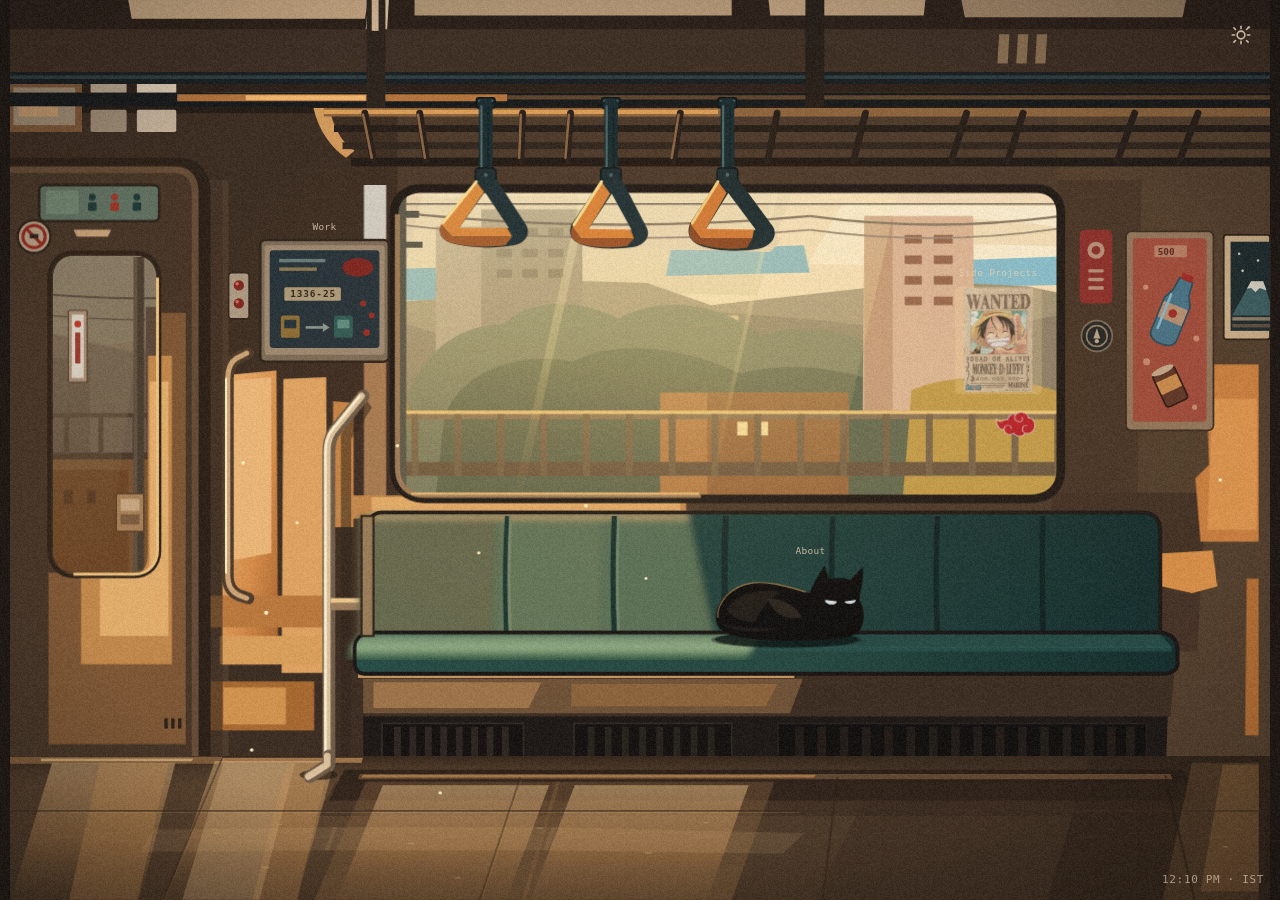
==== index.html @ a6ea59b6 "Add files via upload" ====
<!DOCTYPE html>
<html lang="en">
<head>
  <meta charset="UTF-8" />
  <meta name="viewport" content="width=device-width, initial-scale=1.0" />
  <title>Golden Hour Commuter Train — Animated Vector Scene</title>
    <link rel="stylesheet" href="style.css" />
</head>
<body data-speed="slow">

  <!-- MAIN FULL-VIEWPORT ANIMATED VECTOR STAGE -->
  <div class="viewport-stage" id="sceneContainer">
    <svg id="commuterTrainSvg" xmlns="http://www.w3.org/2000/svg" viewBox="0 0 1470 1050" preserveAspectRatio="xMidYMid meet">
      <defs>
        <linearGradient id="skyWarmGrad" x1="0%" y1="0%" x2="0%" y2="100%">
          <stop offset="0%" stop-color="#F7DFB9"/>
          <stop offset="55%" stop-color="#FCE8BE"/>
          <stop offset="100%" stop-color="#F5CA7B"/>
        </linearGradient>

        <linearGradient id="doorWindowSky" x1="0%" y1="0%" x2="0%" y2="100%">
          <stop offset="0%" stop-color="#F9E8C8"/>
          <stop offset="65%" stop-color="#E7BA78"/>
          <stop offset="100%" stop-color="#C88246"/>
        </linearGradient>

        <linearGradient id="windowShaftSoftGrad" x1="0%" y1="0%" x2="0%" y2="100%">
          <stop offset="0%" stop-color="#FFF4C8" stop-opacity="0.44"/>
          <stop offset="55%" stop-color="#FCE294" stop-opacity="0.26"/>
          <stop offset="100%" stop-color="#E6A958" stop-opacity="0.02"/>
        </linearGradient>

        <!-- Small, localized 3.5px blur to soften the hard diagonal sunlight edge on the bench -->
        <filter id="benchSunSoftBlur" x="-4%" y="-6%" width="108%" height="112%">
          <feGaussianBlur stdDeviation="3.5" />
        </filter>

        <linearGradient id="sunlightWallSlash" x1="0%" y1="0%" x2="100%" y2="100%">
          <stop offset="0%" stop-color="#F1B875"/>
          <stop offset="60%" stop-color="#DA8E49"/>
          <stop offset="100%" stop-color="#A6612A"/>
        </linearGradient>

        <linearGradient id="benchBackBaseGrad" x1="0%" y1="0%" x2="100%" y2="0%">
          <stop offset="0%" stop-color="#274640"/>
          <stop offset="55%" stop-color="#1D3F3B"/>
          <stop offset="100%" stop-color="#142C2B"/>
        </linearGradient>

        <linearGradient id="benchCushionBaseGrad" x1="0%" y1="0%" x2="100%" y2="0%">
          <stop offset="0%" stop-color="#254B44"/>
          <stop offset="55%" stop-color="#21463F"/>
          <stop offset="100%" stop-color="#122B2A"/>
        </linearGradient>

        <linearGradient id="floorBaseGrad" x1="0%" y1="0%" x2="100%" y2="0%">
          <stop offset="0%" stop-color="#4E3A28"/>
          <stop offset="28%" stop-color="#5E442D"/>
          <stop offset="62%" stop-color="#4E3A28"/>
          <stop offset="100%" stop-color="#35261A"/>
        </linearGradient>

        <linearGradient id="floorDepthGrad" x1="0%" y1="0%" x2="0%" y2="100%">
          <stop offset="0%" stop-color="#261A11" stop-opacity="0.72"/>
          <stop offset="22%" stop-color="#4E3A28" stop-opacity="0.15"/>
          <stop offset="100%" stop-color="#2A1E14" stop-opacity="0.45"/>
        </linearGradient>

        <linearGradient id="floorSunBeamGrad" x1="0%" y1="0%" x2="0%" y2="100%">
          <stop offset="0%" stop-color="#DFB680" stop-opacity="0.52"/>
          <stop offset="55%" stop-color="#C98F52" stop-opacity="0.38"/>
          <stop offset="100%" stop-color="#7D5A38" stop-opacity="0.12"/>
        </linearGradient>

        <!-- Night Scene Gradients -->
        <linearGradient id="nightSkyGrad" x1="0%" y1="0%" x2="0%" y2="100%">
          <stop offset="0%" stop-color="#0B0F24"/>
          <stop offset="48%" stop-color="#181F42"/>
          <stop offset="82%" stop-color="#2B2956"/>
          <stop offset="100%" stop-color="#48365E"/>
        </linearGradient>

        <linearGradient id="doorNightSkyGrad" x1="0%" y1="0%" x2="0%" y2="100%">
          <stop offset="0%" stop-color="#0D122A"/>
          <stop offset="55%" stop-color="#1E244B"/>
          <stop offset="85%" stop-color="#352F5B"/>
          <stop offset="100%" stop-color="#543B60"/>
        </linearGradient>

        <linearGradient id="horizonCityGlowGrad" x1="0%" y1="0%" x2="0%" y2="100%">
          <stop offset="0%" stop-color="#FFAE52" stop-opacity="0"/>
          <stop offset="55%" stop-color="#FF9E44" stop-opacity="0.22"/>
          <stop offset="100%" stop-color="#FF7B29" stop-opacity="0.48"/>
        </linearGradient>

        <radialGradient id="moonSoftHaloGrad" cx="50%" cy="50%" r="50%">
          <stop offset="0%" stop-color="#FFF9E6" stop-opacity="0.95"/>
          <stop offset="28%" stop-color="#FCEBBE" stop-opacity="0.45"/>
          <stop offset="62%" stop-color="#A8B8F0" stop-opacity="0.14"/>
          <stop offset="100%" stop-color="#A8B8F0" stop-opacity="0"/>
        </radialGradient>

        <radialGradient id="streetOrbGlowGrad" cx="50%" cy="50%" r="50%">
          <stop offset="0%" stop-color="#FFF7DC" stop-opacity="1"/>
          <stop offset="22%" stop-color="#FFCA64" stop-opacity="0.88"/>
          <stop offset="55%" stop-color="#F5882E" stop-opacity="0.34"/>
          <stop offset="100%" stop-color="#E06519" stop-opacity="0"/>
        </radialGradient>

        <radialGradient id="platformLightGlowGrad" cx="50%" cy="50%" r="50%">
          <stop offset="0%" stop-color="#FFFDF0" stop-opacity="0.96"/>
          <stop offset="30%" stop-color="#FFD885" stop-opacity="0.65"/>
          <stop offset="70%" stop-color="#E8913A" stop-opacity="0.18"/>
          <stop offset="100%" stop-color="#E8913A" stop-opacity="0"/>
        </radialGradient>

        <linearGradient id="ceilingPanelHaloGrad" x1="0%" y1="0%" x2="0%" y2="100%">
          <stop offset="0%" stop-color="#FFD685" stop-opacity="0.42"/>
          <stop offset="55%" stop-color="#FFD685" stop-opacity="0.12"/>
          <stop offset="100%" stop-color="#FFD685" stop-opacity="0"/>
        </linearGradient>

        <!-- Soft, radial distance-faded ceiling light washes (40% lower opacity, soft lateral & vertical fade) -->
        <radialGradient id="ceilingWallWashA" cx="285" cy="18" r="460" fx="285" fy="18" gradientUnits="userSpaceOnUse">
          <stop offset="0%" stop-color="#FFE6B0" stop-opacity="0.22"/>
          <stop offset="35%" stop-color="#F7C26B" stop-opacity="0.10"/>
          <stop offset="72%" stop-color="#D9933D" stop-opacity="0.03"/>
          <stop offset="100%" stop-color="#B87328" stop-opacity="0"/>
        </radialGradient>

        <radialGradient id="ceilingWallWashB" cx="655" cy="18" r="520" fx="655" fy="18" gradientUnits="userSpaceOnUse">
          <stop offset="0%" stop-color="#FFE6B0" stop-opacity="0.24"/>
          <stop offset="38%" stop-color="#F7C26B" stop-opacity="0.11"/>
          <stop offset="75%" stop-color="#D9933D" stop-opacity="0.035"/>
          <stop offset="100%" stop-color="#B87328" stop-opacity="0"/>
        </radialGradient>

        <radialGradient id="ceilingWallWashC" cx="1180" cy="18" r="540" fx="1180" fy="18" gradientUnits="userSpaceOnUse">
          <stop offset="0%" stop-color="#FFE6B0" stop-opacity="0.23"/>
          <stop offset="38%" stop-color="#F7C26B" stop-opacity="0.10"/>
          <stop offset="75%" stop-color="#D9933D" stop-opacity="0.03"/>
          <stop offset="100%" stop-color="#B87328" stop-opacity="0"/>
        </radialGradient>

        <radialGradient id="seatCeilingPoolGrad" cx="50%" cy="50%" r="50%">
          <stop offset="0%" stop-color="#FFDF9E" stop-opacity="0.19"/>
          <stop offset="52%" stop-color="#E5A24B" stop-opacity="0.08"/>
          <stop offset="100%" stop-color="#B87328" stop-opacity="0"/>
        </radialGradient>

        <radialGradient id="floorCeilingPoolGrad" cx="50%" cy="50%" r="50%">
          <stop offset="0%" stop-color="#FFD994" stop-opacity="0.15"/>
          <stop offset="58%" stop-color="#D6903E" stop-opacity="0.06"/>
          <stop offset="100%" stop-color="#8C521E" stop-opacity="0"/>
        </radialGradient>

        <linearGradient id="streetSweepSoftGrad" x1="0%" y1="0%" x2="100%" y2="0%">
          <stop offset="0%" stop-color="#F5A64C" stop-opacity="0"/>
          <stop offset="25%" stop-color="#FFE19C" stop-opacity="0.26"/>
          <stop offset="50%" stop-color="#FFE6AD" stop-opacity="0.34"/>
          <stop offset="75%" stop-color="#F5A64C" stop-opacity="0.20"/>
          <stop offset="100%" stop-color="#C96B24" stop-opacity="0"/>
        </linearGradient>

        <clipPath id="mainWindowClip" clipPathUnits="userSpaceOnUse">
          <rect x="452" y="224" width="770" height="354" rx="22" ry="22"/>
        </clipPath>

        <clipPath id="doorWindowClip" clipPathUnits="userSpaceOnUse">
          <rect x="50" y="298" width="121" height="370" rx="20" ry="20"/>
        </clipPath>

        <!-- Clip path for night ceiling light washes: strictly excludes both windows so light never crosses glass -->
        <clipPath id="interiorWallSeatFloorClip" clipPathUnits="userSpaceOnUse">
          <path clip-rule="evenodd" d="
            M 0,0 L 1470,0 L 1470,1050 L 0,1050 Z
            M 480,220 L 1196,220 C 1216,220 1226,232 1226,250 L 1226,548 C 1226,570 1212,582 1190,582 L 484,582 C 462,582 448,568 448,546 L 448,250 C 448,232 460,220 480,220 Z
            M 74,295 L 146,295 C 163,295 174,307 174,324 L 174,642 C 174,660 162,672 145,672 L 74,672 C 57,672 46,659 46,642 L 46,324 C 46,307 57,295 74,295 Z
          "/>
        </clipPath>

        <!-- TILE 1: Slow Sky & Clouds (1600px wide, Day & Night separated for sequential fade) -->
        <g id="tile-1-clouds">
          <g class="day-scenery">
            <path d="M 0,242 L 420,235 L 385,308 L 0,316 Z" fill="#FDF2D6" opacity="0.82"/>
            <path d="M 1180,238 L 1600,242 L 1600,316 L 1140,308 Z" fill="#FDF2D6" opacity="0.82"/>
            <path d="M 180,240 C 310,234 520,242 660,266 L 630,336 L 160,328 Z" fill="#F6DFB2" opacity="0.85"/>
            <path d="M 650,230 L 1120,226 L 1080,345 L 615,330 Z" fill="#E4CFA9" opacity="0.65"/>
            <path d="M 265,296 L 392,288 L 398,314 L 462,312 L 458,334 L 290,337 L 258,318 Z" fill="#78B4C6"/>
            <path d="M 170,324 L 280,322 L 276,337 L 166,338 Z" fill="#89C0CE"/>
            <path d="M 645,314 L 782,310 L 786,352 L 640,350 Z" fill="#77B1C4"/>
            <path d="M 980,292 L 1135,286 L 1142,318 L 974,322 Z" fill="#78B4C6"/>
            <path d="M 1310,304 L 1465,298 L 1472,332 L 1304,335 Z" fill="#89C0CE"/>
            <path d="M 310,266 C 380,264 465,268 505,282 L 492,298 L 304,292 Z" fill="#E8CFB0"/>
            <path d="M 890,262 C 965,258 1065,264 1110,278 L 1096,294 L 884,288 Z" fill="#E8CFB0"/>
            <path d="M 1250,256 C 1325,252 1415,258 1460,272 L 1446,288 L 1244,282 Z" fill="#F6DFB2" opacity="0.8"/>
          </g>
          <g class="night-layer">
            <path d="M 0,242 L 420,235 L 385,308 L 0,316 Z" fill="#181F44" opacity="0.88"/>
            <path d="M 1180,238 L 1600,242 L 1600,316 L 1140,308 Z" fill="#181F44" opacity="0.88"/>
            <path d="M 180,240 C 310,234 520,242 660,266 L 630,336 L 160,328 Z" fill="#1D244E" opacity="0.86"/>
            <path d="M 650,230 L 1120,226 L 1080,345 L 615,330 Z" fill="#161C3D" opacity="0.78"/>
            <path d="M 265,296 L 392,288 L 398,314 L 462,312 L 458,334 L 290,337 L 258,318 Z" fill="#283166" opacity="0.85"/>
            <path d="M 645,314 L 782,310 L 786,352 L 640,350 Z" fill="#252E60" opacity="0.85"/>
            <path d="M 980,292 L 1135,286 L 1142,318 L 974,322 Z" fill="#283166" opacity="0.85"/>
            <path d="M 1310,304 L 1465,298 L 1472,332 L 1304,335 Z" fill="#2B346B" opacity="0.85"/>
          </g>
        </g>

        <!-- TILE 2: Distant Mountain & City Horizon Haze (1600px wide) -->
        <g id="tile-2-distant">
          <g class="day-scenery">
            <path d="M 0,345 L 125,334 L 195,356 L 320,352 L 395,328 L 515,332 L 580,358 L 735,348 L 830,326 L 965,330 L 1040,356 L 1185,340 L 1290,328 L 1410,334 L 1495,352 L 1600,345 L 1600,485 L 0,485 Z" fill="#A49576"/>
            <path d="M 0,372 L 155,366 L 225,395 L 410,386 L 490,362 L 650,368 L 745,396 L 915,380 L 1025,362 L 1175,374 L 1310,392 L 1445,368 L 1600,372 L 1600,485 L 0,485 Z" fill="#8E8168"/>
          </g>
          <g class="night-layer">
            <rect x="0" y="295" width="1600" height="115" fill="url(#horizonCityGlowGrad)"/>
            <path d="M 0,345 L 125,334 L 195,356 L 320,352 L 395,328 L 515,332 L 580,358 L 735,348 L 830,326 L 965,330 L 1040,356 L 1185,340 L 1290,328 L 1410,334 L 1495,352 L 1600,345 L 1600,485 L 0,485 Z" fill="#181C38"/>
            <path d="M 0,372 L 155,366 L 225,395 L 410,386 L 490,362 L 650,368 L 745,396 L 915,380 L 1025,362 L 1175,374 L 1310,392 L 1445,368 L 1600,372 L 1600,485 L 0,485 Z" fill="#12152B"/>
            <g fill="#FFCF7C" opacity="0.78">
              <rect x="75" y="382" width="4" height="2"/><rect x="92" y="384" width="3" height="2"/><rect x="140" y="378" width="5" height="2"/>
              <rect x="255" y="396" width="4" height="2"/><rect x="280" y="394" width="6" height="2"/><rect x="350" y="388" width="4" height="2"/>
              <rect x="525" y="374" width="5" height="2"/><rect x="548" y="378" width="3" height="2"/><rect x="610" y="375" width="4" height="2"/>
              <rect x="780" y="395" width="5" height="2"/><rect x="815" y="390" width="4" height="2"/><rect x="885" y="384" width="6" height="2"/>
              <rect x="1065" y="374" width="4" height="2"/><rect x="1110" y="378" width="5" height="2"/><rect x="1220" y="386" width="4" height="2"/>
              <rect x="1395" y="382" width="5" height="2"/><rect x="1480" y="376" width="4" height="2"/><rect x="1535" y="380" width="5" height="2"/>
            </g>
          </g>
        </g>
        <!-- TILE 3: Midground Buildings, Towers & Foliage (1600px wide, Day & Night separated) -->
        <g id="tile-3-midground">
          <g class="day-scenery">
            <path d="M 0,448 C 55,432 125,442 175,468 C 215,448 265,458 295,485 L 295,578 L 0,578 Z" fill="#C49D48"/>
            <path d="M 225,352 L 292,352 L 294,492 L 223,492 Z" fill="#DFC38B"/>
            <path d="M 225,352 L 245,352 L 245,492 L 225,492 Z" fill="#C7A76C"/>
            <g fill="#A88952">
              <rect x="254" y="368" width="10" height="12"/><rect x="272" y="368" width="10" height="12"/>
              <rect x="254" y="390" width="10" height="12"/><rect x="272" y="390" width="10" height="12"/>
              <rect x="254" y="412" width="10" height="12"/><rect x="272" y="412" width="10" height="12"/>
            </g>
            <path d="M 304,334 L 392,334 L 394,488 L 302,488 Z" fill="#E0B68F"/>
            <path d="M 342,312 L 386,312 L 386,336 L 342,336 Z" fill="#D5A67E"/>
            <path d="M 304,376 L 346,376 L 346,488 L 304,488 Z" fill="#CF9F76"/>
            <path d="M 418,238 L 558,238 L 560,488 L 416,488 Z" fill="#E7CCB2"/>
            <path d="M 418,238 L 452,238 L 452,488 L 418,488 Z" fill="#D3B193"/>
            <g fill="#9F6B53">
              <rect x="464" y="256" width="28" height="11" rx="2"/>
              <rect x="464" y="288" width="22" height="10" rx="1"/><rect x="502" y="288" width="24" height="10" rx="1"/>
              <rect x="464" y="312" width="22" height="10" rx="1"/><rect x="502" y="312" width="24" height="10" rx="1"/>
              <rect x="464" y="336" width="22" height="10" rx="1"/><rect x="502" y="336" width="24" height="10" rx="1"/>
              <rect x="464" y="360" width="22" height="10" rx="1"/><rect x="502" y="360" width="24" height="10" rx="1"/>
              <rect x="464" y="384" width="22" height="10" rx="1"/><rect x="502" y="384" width="24" height="10" rx="1"/>
            </g>
            <path d="M 545,456 C 595,436 665,442 725,472 L 775,472 L 775,578 L 535,578 Z" fill="#9E8B44"/>
            <path d="M 765,264 L 878,264 L 878,475 L 765,475 Z" fill="#B5A388"/>
            <path d="M 818,244 L 936,244 L 936,475 L 818,475 Z" fill="#9A8B72"/>
            <g fill="#7A6B56">
              <rect x="836" y="266" width="18" height="10"/><rect x="866" y="266" width="18" height="10"/><rect x="896" y="266" width="18" height="10"/>
              <rect x="836" y="290" width="18" height="10"/><rect x="866" y="290" width="18" height="10"/><rect x="896" y="290" width="18" height="10"/>
              <rect x="836" y="314" width="18" height="10"/><rect x="866" y="314" width="18" height="10"/><rect x="896" y="314" width="18" height="10"/>
            </g>
            <path d="M 1020,368 L 1118,368 L 1118,482 L 1020,482 Z" fill="#DFC38B"/>
            <path d="M 1020,368 L 1046,368 L 1046,482 L 1020,482 Z" fill="#C7A76C"/>
            <path d="M 735,455 C 755,405 798,378 845,378 C 872,348 935,348 978,372 C 1028,342 1102,355 1145,392 C 1195,372 1265,388 1315,425 L 1315,578 L 725,578 Z" fill="#7D8062"/>
            <path d="M 775,485 C 798,430 865,410 925,422 C 975,395 1058,405 1120,436 C 1185,418 1265,432 1335,468 L 1335,578 L 765,578 Z" fill="#636A4F"/>
            <path d="M 1265,252 L 1392,252 L 1394,485 L 1263,485 Z" fill="#DFB896"/>
            <path d="M 1265,252 L 1298,252 L 1298,485 L 1265,485 Z" fill="#C99E7A"/>
            <g fill="#9A684D">
              <rect x="1312" y="274" width="20" height="10"/><rect x="1346" y="274" width="22" height="10"/>
              <rect x="1312" y="298" width="20" height="10"/><rect x="1346" y="298" width="22" height="10"/>
              <rect x="1312" y="322" width="20" height="10"/><rect x="1346" y="322" width="22" height="10"/>
              <rect x="1312" y="346" width="20" height="10"/><rect x="1346" y="346" width="22" height="10"/>
            </g>
            <path d="M 1320,455 C 1375,432 1445,438 1505,462 C 1545,448 1575,444 1600,448 L 1600,578 L 1310,578 Z" fill="#C49D48"/>
          </g>

          <g class="night-layer">
            <path d="M 0,448 C 55,432 125,442 175,468 C 215,448 265,458 295,485 L 295,578 L 0,578 Z" fill="#0E1326"/>
            <path d="M 225,352 L 292,352 L 294,492 L 223,492 Z" fill="#141931"/>
            <path d="M 225,352 L 245,352 L 245,492 L 225,492 Z" fill="#0E1225"/>
            <path d="M 304,334 L 392,334 L 394,488 L 302,488 Z" fill="#171C36"/>
            <path d="M 342,312 L 386,312 L 386,336 L 342,336 Z" fill="#12162C"/>
            <path d="M 304,376 L 346,376 L 346,488 L 304,488 Z" fill="#101429"/>
            <g fill="#FFD882">
              <rect x="254" y="368" width="10" height="12" rx="1"/>
              <rect x="272" y="390" width="10" height="12" rx="1" fill="#FFEAB3"/>
              <rect x="254" y="412" width="10" height="12" rx="1"/>
              <rect x="272" y="434" width="10" height="12" rx="1" fill="#F5B35D"/>
              <rect x="356" y="352" width="11" height="12" rx="1" fill="#FFEAB3"/>
              <rect x="372" y="352" width="11" height="12" rx="1"/>
              <rect x="356" y="378" width="11" height="12" rx="1"/>
              <rect x="372" y="404" width="11" height="12" rx="1" fill="#F5B35D"/>
              <rect x="318" y="396" width="12" height="10" rx="1"/>
              <rect x="318" y="422" width="12" height="10" rx="1" fill="#FFEAB3"/>
            </g>
            <path d="M 418,238 L 558,238 L 560,488 L 416,488 Z" fill="#151A33"/>
            <path d="M 418,238 L 452,238 L 452,488 L 418,488 Z" fill="#0E1224"/>
            <circle cx="435" cy="236" r="2.5" fill="#FF4D4D"/>
            <circle cx="542" cy="236" r="2.5" fill="#FF4D4D"/>
            <g fill="#FFE094">
              <rect x="464" y="256" width="28" height="11" rx="1.5" fill="#FFF0C2"/>
              <rect x="502" y="288" width="24" height="10" rx="1"/>
              <rect x="464" y="312" width="22" height="10" rx="1" fill="#F7B963"/>
              <rect x="502" y="312" width="24" height="10" rx="1" fill="#FFF0C2"/>
              <rect x="464" y="336" width="22" height="10" rx="1"/>
              <rect x="502" y="360" width="24" height="10" rx="1"/>
              <rect x="464" y="384" width="22" height="10" rx="1" fill="#FFF0C2"/>
              <rect x="502" y="384" width="24" height="10" rx="1" fill="#F7B963"/>
              <rect x="464" y="408" width="22" height="10" rx="1"/>
              <rect x="502" y="432" width="24" height="10" rx="1" fill="#FFF0C2"/>
            </g>
            <path d="M 545,456 C 595,436 665,442 725,472 L 775,472 L 775,578 L 535,578 Z" fill="#0F1428"/>
            <path d="M 765,264 L 878,264 L 878,475 L 765,475 Z" fill="#13182E"/>
            <path d="M 818,244 L 936,244 L 936,475 L 818,475 Z" fill="#171D38"/>
            <g fill="#FFD984">
              <rect x="780" y="284" width="16" height="9" rx="1"/>
              <rect x="780" y="308" width="16" height="9" rx="1" fill="#FFF1C4"/>
              <rect x="780" y="356" width="16" height="9" rx="1"/>
              <rect x="836" y="266" width="18" height="10" rx="1" fill="#FFF1C4"/>
              <rect x="896" y="266" width="18" height="10" rx="1"/>
              <rect x="866" y="290" width="18" height="10" rx="1"/>
              <rect x="896" y="290" width="18" height="10" rx="1" fill="#F5B258"/>
              <rect x="836" y="314" width="18" height="10" rx="1"/>
              <rect x="866" y="314" width="18" height="10" rx="1" fill="#FFF1C4"/>
              <rect x="836" y="338" width="18" height="10" rx="1" fill="#F5B258"/>
              <rect x="896" y="338" width="18" height="10" rx="1"/>
            </g>
            <path d="M 1020,368 L 1118,368 L 1118,482 L 1020,482 Z" fill="#151B34"/>
            <rect x="1062" y="388" width="14" height="12" rx="1" fill="#FFE299"/>
            <rect x="1086" y="388" width="14" height="12" rx="1" fill="#F5B258"/>
            <path d="M 735,455 C 755,405 798,378 845,378 C 872,348 935,348 978,372 C 1028,342 1102,355 1145,392 C 1195,372 1265,388 1315,425 L 1315,578 L 725,578 Z" fill="#0D1224"/>
            <path d="M 775,485 C 798,430 865,410 925,422 C 975,395 1058,405 1120,436 C 1185,418 1265,432 1335,468 L 1335,578 L 765,578 Z" fill="#090D1C"/>
            <path d="M 1265,252 L 1392,252 L 1394,485 L 1263,485 Z" fill="#151A34"/>
            <path d="M 1265,252 L 1298,252 L 1298,485 L 1265,485 Z" fill="#0F1326"/>
            <circle cx="1378" cy="250" r="2.5" fill="#FF4D4D"/>
            <g fill="#FFE296">
              <rect x="1312" y="274" width="20" height="10" rx="1"/>
              <rect x="1346" y="298" width="22" height="10" rx="1" fill="#FFF0C4"/>
              <rect x="1312" y="322" width="20" height="10" rx="1" fill="#F5B258"/>
              <rect x="1346" y="322" width="22" height="10" rx="1"/>
              <rect x="1312" y="346" width="20" height="10" rx="1" fill="#FFF0C4"/>
              <rect x="1346" y="370" width="22" height="10" rx="1"/>
              <rect x="1312" y="394" width="20" height="10" rx="1"/>
            </g>
            <path d="M 1320,455 C 1375,432 1445,438 1505,462 C 1545,448 1575,444 1600,448 L 1600,578 L 1310,578 Z" fill="#0E1326"/>
          </g>
        </g>

        <!-- TILE 4: Fast Closer Rooftops & Guardrail (1600px wide, Day & Night separated) -->
        <g id="tile-4-rooftops-guardrail">
          <g class="day-scenery">
            <path d="M 90,462 L 285,462 L 285,578 L 90,578 Z" fill="#BA8149"/>
            <path d="M 140,462 L 295,462 L 295,578 L 140,578 Z" fill="#9C6B3E"/>
            <rect x="175" y="494" width="12" height="16" fill="#FCE5A2"/>
            <rect x="196" y="494" width="12" height="16" fill="#FCE5A2"/>
            <rect x="218" y="494" width="10" height="16" fill="#E3B968"/>
            <path d="M 620,454 L 830,454 L 830,578 L 620,578 Z" fill="#B57B43"/>
            <path d="M 675,454 L 840,454 L 840,578 L 675,578 Z" fill="#946336"/>
            <rect x="710" y="492" width="12" height="16" fill="#FCE5A2"/>
            <rect x="732" y="492" width="12" height="16" fill="#E3B968"/>
            <path d="M 1160,458 L 1370,458 L 1370,578 L 1160,578 Z" fill="#BA8149"/>
            <path d="M 1215,458 L 1380,458 L 1380,578 L 1215,578 Z" fill="#9C6B3E"/>
            <rect x="1250" y="492" width="12" height="16" fill="#FCE5A2"/>
            <rect x="1274" y="492" width="12" height="16" fill="#FCE5A2"/>
            <rect x="0" y="479" width="1600" height="10" fill="#8C7454"/>
            <rect x="0" y="479" width="1600" height="4" fill="#F3C979"/>
            <rect x="0" y="539" width="1600" height="16" fill="#6D583F"/>
            <g fill="#7A6548">
              <rect x="20" y="483" width="8" height="72"/><rect x="70" y="483" width="8" height="72"/>
              <rect x="120" y="483" width="8" height="72"/><rect x="170" y="483" width="8" height="72"/>
              <rect x="220" y="483" width="8" height="72"/><rect x="270" y="483" width="8" height="72"/>
              <rect x="320" y="483" width="8" height="72"/><rect x="370" y="483" width="8" height="72"/>
              <rect x="420" y="483" width="8" height="72"/><rect x="470" y="483" width="8" height="72"/>
              <rect x="520" y="483" width="8" height="72"/><rect x="570" y="483" width="8" height="72"/>
              <rect x="620" y="483" width="8" height="72"/><rect x="670" y="483" width="8" height="72"/>
              <rect x="720" y="483" width="8" height="72"/><rect x="770" y="483" width="8" height="72"/>
              <rect x="820" y="483" width="8" height="72"/><rect x="870" y="483" width="8" height="72"/>
              <rect x="920" y="483" width="8" height="72"/><rect x="970" y="483" width="8" height="72"/>
              <rect x="1020" y="483" width="8" height="72"/><rect x="1070" y="483" width="8" height="72"/>
              <rect x="1120" y="483" width="8" height="72"/><rect x="1170" y="483" width="8" height="72"/>
              <rect x="1220" y="483" width="8" height="72"/><rect x="1270" y="483" width="8" height="72"/>
              <rect x="1320" y="483" width="8" height="72"/><rect x="1370" y="483" width="8" height="72"/>
              <rect x="1420" y="483" width="8" height="72"/><rect x="1470" y="483" width="8" height="72"/>
              <rect x="1520" y="483" width="8" height="72"/><rect x="1570" y="483" width="8" height="72"/>
            </g>
          </g>
          <g class="night-layer">
            <path d="M 90,462 L 295,462 L 295,578 L 90,578 Z" fill="#0B0F1F"/>
            <rect x="175" y="494" width="12" height="16" rx="1" fill="#FFE69E"/>
            <rect x="196" y="494" width="12" height="16" rx="1" fill="#FFC966"/>
            <rect x="218" y="494" width="10" height="16" rx="1" fill="#FFE69E"/>
            <path d="M 620,454 L 840,454 L 840,578 L 620,578 Z" fill="#0B0F1F"/>
            <rect x="710" y="492" width="12" height="16" rx="1" fill="#FFE69E"/>
            <rect x="732" y="492" width="12" height="16" rx="1" fill="#FFC966"/>
            <path d="M 1160,458 L 1380,458 L 1380,578 L 1160,578 Z" fill="#0B0F1F"/>
            <rect x="1250" y="492" width="12" height="16" rx="1" fill="#FFE69E"/>
            <rect x="1274" y="492" width="12" height="16" rx="1" fill="#FFE69E"/>
            <g>
              <rect x="438" y="438" width="5" height="44" fill="#182038"/>
              <ellipse cx="440" cy="436" rx="46" ry="28" fill="url(#platformLightGlowGrad)"/>
              <ellipse cx="440" cy="436" rx="12" ry="6" fill="#FFFDF0"/>
              <rect x="978" y="436" width="5" height="46" fill="#182038"/>
              <ellipse cx="980" cy="434" rx="50" ry="30" fill="url(#platformLightGlowGrad)"/>
              <ellipse cx="980" cy="434" rx="13" ry="6" fill="#FFFDF0"/>
              <rect x="1488" y="438" width="5" height="44" fill="#182038"/>
              <ellipse cx="1490" cy="436" rx="46" ry="28" fill="url(#platformLightGlowGrad)"/>
              <ellipse cx="1490" cy="436" rx="12" ry="6" fill="#FFFDF0"/>
            </g>
            <rect x="0" y="479" width="1600" height="10" fill="#151B30"/>
            <rect x="0" y="479" width="1600" height="2.5" fill="#5D6B99" opacity="0.65"/>
            <rect x="0" y="539" width="1600" height="16" fill="#0E1222"/>
            <g fill="#12172A">
              <rect x="20" y="483" width="8" height="72"/><rect x="70" y="483" width="8" height="72"/>
              <rect x="120" y="483" width="8" height="72"/><rect x="170" y="483" width="8" height="72"/>
              <rect x="220" y="483" width="8" height="72"/><rect x="270" y="483" width="8" height="72"/>
              <rect x="320" y="483" width="8" height="72"/><rect x="370" y="483" width="8" height="72"/>
              <rect x="420" y="483" width="8" height="72"/><rect x="470" y="483" width="8" height="72"/>
              <rect x="520" y="483" width="8" height="72"/><rect x="570" y="483" width="8" height="72"/>
              <rect x="620" y="483" width="8" height="72"/><rect x="670" y="483" width="8" height="72"/>
              <rect x="720" y="483" width="8" height="72"/><rect x="770" y="483" width="8" height="72"/>
              <rect x="820" y="483" width="8" height="72"/><rect x="870" y="483" width="8" height="72"/>
              <rect x="920" y="483" width="8" height="72"/><rect x="970" y="483" width="8" height="72"/>
              <rect x="1020" y="483" width="8" height="72"/><rect x="1070" y="483" width="8" height="72"/>
              <rect x="1120" y="483" width="8" height="72"/><rect x="1170" y="483" width="8" height="72"/>
              <rect x="1220" y="483" width="8" height="72"/><rect x="1270" y="483" width="8" height="72"/>
              <rect x="1320" y="483" width="8" height="72"/><rect x="1370" y="483" width="8" height="72"/>
              <rect x="1420" y="483" width="8" height="72"/><rect x="1470" y="483" width="8" height="72"/>
              <rect x="1520" y="483" width="8" height="72"/><rect x="1570" y="483" width="8" height="72"/>
            </g>
          </g>
        </g>

        <!-- TILE 5: Utility Poles & Sagging Catenary Wires (1600px wide) -->
        <g id="tile-5-poles-wires">
          <g class="catenary-wire-group">
            <path d="M 0,252 Q 160,274 320,248 Q 720,296 1120,248 Q 1360,274 1600,252" fill="none" stroke="#8C7B65" stroke-width="2.8"/>
            <path d="M 0,268 Q 160,290 320,262 Q 720,314 1120,262 Q 1360,290 1600,268" fill="none" stroke="#9F8E77" stroke-width="2.1"/>
            <path d="M 0,238 L 1600,238" fill="none" stroke="#756A58" stroke-width="1.8" opacity="0.8"/>
          </g>
          <g class="day-scenery">
            <rect x="314" y="224" width="15" height="352" fill="#6F6756"/>
            <rect x="314" y="224" width="5" height="352" fill="#9E8D6C"/>
            <rect x="294" y="246" width="48" height="7" fill="#5D5948"/>
            <rect x="1114" y="224" width="15" height="352" fill="#5D5948"/>
            <rect x="1114" y="224" width="5" height="352" fill="#8E7E60"/>
            <rect x="1090" y="246" width="54" height="8" fill="#5D5948"/>
            <rect x="1084" y="282" width="64" height="7" fill="#5D5948"/>
          </g>
          <g class="night-layer">
            <rect x="314" y="224" width="15" height="352" fill="#0B0E1B"/>
            <rect x="294" y="246" width="48" height="7" fill="#0B0E1B"/>
            <path d="M 326,358 L 366,348" stroke="#151B30" stroke-width="4.5" stroke-linecap="round"/>
            <circle cx="372" cy="348" r="68" fill="url(#streetOrbGlowGrad)"/>
            <ellipse cx="372" cy="348" rx="22" ry="10" fill="#FFE6A3" opacity="0.9"/>
            <circle cx="372" cy="348" r="8" fill="#FFFDF5"/>
            <rect x="1114" y="224" width="15" height="352" fill="#0B0E1B"/>
            <rect x="1090" y="246" width="54" height="8" fill="#0B0E1B"/>
            <rect x="1084" y="282" width="64" height="7" fill="#0B0E1B"/>
            <path d="M 1126,354 L 1168,344" stroke="#151B30" stroke-width="4.5" stroke-linecap="round"/>
            <circle cx="1174" cy="344" r="72" fill="url(#streetOrbGlowGrad)"/>
            <ellipse cx="1174" cy="344" rx="24" ry="11" fill="#FFE6A3" opacity="0.9"/>
            <circle cx="1174" cy="344" r="8.5" fill="#FFFDF5"/>
          </g>
        </g>

        <!-- LEFT DOOR WINDOW TILES (600px wide, Day & Night separated) -->
        <g id="door-tile-distant">
          <g class="day-scenery">
            <path d="M 0,395 L 135,382 L 265,412 L 410,368 L 520,402 L 600,395 L 600,540 L 0,540 Z" fill="#B9A68E"/>
            <path d="M 55,418 L 210,418 L 210,540 L 55,540 Z" fill="#9A8872"/>
            <path d="M 275,358 L 415,358 L 415,555 L 275,555 Z" fill="#8B7258"/>
            <path d="M 455,388 L 575,388 L 575,540 L 455,540 Z" fill="#9A8872"/>
          </g>
          <g class="night-layer">
            <rect x="0" y="340" width="600" height="100" fill="url(#horizonCityGlowGrad)"/>
            <path d="M 0,395 L 135,382 L 265,412 L 410,368 L 520,402 L 600,395 L 600,540 L 0,540 Z" fill="#171B36"/>
            <path d="M 55,418 L 210,418 L 210,540 L 55,540 Z" fill="#13172E"/>
            <path d="M 275,358 L 415,358 L 415,555 L 275,555 Z" fill="#101429"/>
            <path d="M 455,388 L 575,388 L 575,540 L 455,540 Z" fill="#13172E"/>
            <g fill="#FFE094">
              <rect x="85" y="438" width="8" height="10" rx="1"/>
              <rect x="115" y="458" width="8" height="10" rx="1"/>
              <rect x="305" y="382" width="10" height="11" rx="1" fill="#FFF0C4"/>
              <rect x="335" y="382" width="10" height="11" rx="1"/>
              <rect x="305" y="410" width="10" height="11" rx="1"/>
              <rect x="365" y="410" width="10" height="11" rx="1" fill="#F5B258"/>
              <rect x="488" y="415" width="9" height="10" rx="1"/>
              <rect x="518" y="438" width="9" height="10" rx="1" fill="#FFF0C4"/>
            </g>
          </g>
        </g>

        <g id="door-tile-mid">
          <g class="day-scenery">
            <rect x="0" y="535" width="600" height="133" fill="#D58D49"/>
            <rect x="28" y="562" width="115" height="106" fill="#C27435"/>
            <rect x="195" y="548" width="95" height="120" fill="#B86B2E"/>
            <rect x="335" y="566" width="135" height="102" fill="#C27435"/>
            <rect x="505" y="554" width="75" height="114" fill="#B86B2E"/>
            <g fill="#7A441E">
              <rect x="46" y="582" width="10" height="16"/><rect x="70" y="582" width="10" height="16"/><rect x="94" y="582" width="10" height="16"/>
              <rect x="46" y="612" width="10" height="18"/><rect x="70" y="612" width="10" height="18"/><rect x="94" y="612" width="10" height="18"/>
              <rect x="215" y="572" width="10" height="16"/><rect x="242" y="572" width="10" height="16"/>
              <rect x="358" y="592" width="10" height="16"/><rect x="382" y="592" width="10" height="16"/><rect x="406" y="592" width="10" height="16"/>
              <rect x="525" y="582" width="10" height="16"/><rect x="548" y="582" width="10" height="16"/>
            </g>
          </g>
          <g class="night-layer">
            <rect x="0" y="535" width="600" height="133" fill="#0B0E1D"/>
            <rect x="28" y="562" width="115" height="106" fill="#0E1326"/>
            <rect x="195" y="548" width="95" height="120" fill="#0C1022"/>
            <rect x="335" y="566" width="135" height="102" fill="#0E1326"/>
            <rect x="505" y="554" width="75" height="114" fill="#0C1022"/>
            <g fill="#FFE296">
              <rect x="46" y="582" width="10" height="16" rx="1"/>
              <rect x="94" y="582" width="10" height="16" rx="1" fill="#FFF0C4"/>
              <rect x="70" y="612" width="10" height="18" rx="1" fill="#F5B258"/>
              <rect x="215" y="572" width="10" height="16" rx="1" fill="#FFF0C4"/>
              <rect x="358" y="592" width="10" height="16" rx="1"/>
              <rect x="406" y="592" width="10" height="16" rx="1" fill="#F5B258"/>
              <rect x="525" y="582" width="10" height="16" rx="1" fill="#FFF0C4"/>
            </g>
          </g>
        </g>

        <g id="door-tile-guardrail">
          <g class="day-scenery">
            <rect x="0" y="482" width="600" height="5" fill="#6F5B45"/>
            <rect x="0" y="528" width="600" height="8" fill="#5D4A36"/>
            <g fill="#6F5B45">
              <rect x="16" y="484" width="6" height="46"/><rect x="56" y="484" width="6" height="46"/>
              <rect x="96" y="484" width="6" height="46"/><rect x="136" y="484" width="6" height="46"/>
              <rect x="176" y="484" width="6" height="46"/><rect x="216" y="484" width="6" height="46"/>
              <rect x="256" y="484" width="6" height="46"/><rect x="296" y="484" width="6" height="46"/>
              <rect x="336" y="484" width="6" height="46"/><rect x="376" y="484" width="6" height="46"/>
              <rect x="416" y="484" width="6" height="46"/><rect x="456" y="484" width="6" height="46"/>
              <rect x="496" y="484" width="6" height="46"/><rect x="536" y="484" width="6" height="46"/>
              <rect x="576" y="484" width="6" height="46"/>
            </g>
          </g>
          <g class="night-layer">
            <ellipse cx="220" cy="468" rx="38" ry="22" fill="url(#platformLightGlowGrad)"/>
            <circle cx="220" cy="468" r="6" fill="#FFFDF0"/>
            <ellipse cx="520" cy="468" rx="38" ry="22" fill="url(#platformLightGlowGrad)"/>
            <circle cx="520" cy="468" r="6" fill="#FFFDF0"/>
            <rect x="0" y="482" width="600" height="5" fill="#151B30"/>
            <rect x="0" y="528" width="600" height="8" fill="#0E1222"/>
            <g fill="#12172A">
              <rect x="16" y="484" width="6" height="46"/><rect x="56" y="484" width="6" height="46"/>
              <rect x="96" y="484" width="6" height="46"/><rect x="136" y="484" width="6" height="46"/>
              <rect x="176" y="484" width="6" height="46"/><rect x="216" y="484" width="6" height="46"/>
              <rect x="256" y="484" width="6" height="46"/><rect x="296" y="484" width="6" height="46"/>
              <rect x="336" y="484" width="6" height="46"/><rect x="376" y="484" width="6" height="46"/>
              <rect x="416" y="484" width="6" height="46"/><rect x="456" y="484" width="6" height="46"/>
              <rect x="496" y="484" width="6" height="46"/><rect x="536" y="484" width="6" height="46"/>
              <rect x="576" y="484" width="6" height="46"/>
            </g>
          </g>
        </g>

        <g id="door-tile-poles">
          <path d="M 0,340 Q 150,356 300,340 Q 450,356 600,340" fill="none" stroke="#8B7965" stroke-width="2.5"/>
          <path d="M 0,364 Q 150,382 300,364 Q 450,382 600,364" fill="none" stroke="#9E8B74" stroke-width="1.8"/>
          <g class="day-scenery">
            <rect x="140" y="300" width="12" height="366" fill="#635847"/>
            <rect x="140" y="300" width="4" height="366" fill="#9E8B70"/>
            <rect x="440" y="300" width="12" height="366" fill="#635847"/>
            <rect x="440" y="300" width="4" height="366" fill="#9E8B70"/>
          </g>
          <g class="night-layer">
            <rect x="140" y="300" width="12" height="366" fill="#0B0E1B"/>
            <circle cx="164" cy="392" r="48" fill="url(#streetOrbGlowGrad)"/>
            <circle cx="164" cy="392" r="6.5" fill="#FFFDF5"/>
            <rect x="440" y="300" width="12" height="366" fill="#0B0E1B"/>
            <circle cx="464" cy="392" r="48" fill="url(#streetOrbGlowGrad)"/>
            <circle cx="464" cy="392" r="6.5" fill="#FFFDF5"/>
          </g>
        </g>
      </defs>

      <!-- ========================================================================= -->
      <!-- WHOLE TRAIN CARRIAGE MOTION WRAPPERS                                      -->
      <!-- ========================================================================= -->
      <g id="train-slow-sway-group">
        <g id="train-micro-vibe-group">
          <g id="train-jolt-group">

            <!-- =================================================================== -->
            <!-- LAYER 01: PARALLAX BACKGROUND (SEQUENTIAL DAY/NIGHT FADE)           -->
            <!-- =================================================================== -->
            <g id="background-sky-city">
              <!-- A. MAIN WINDOW EXTERIOR (x: 452..1222, y: 224..578) -->
              <g id="main-window-exterior" clip-path="url(#mainWindowClip)">
                <!-- Neutral dusk/twilight base behind day & night skies -->
                <rect x="452" y="224" width="770" height="354" fill="#181D38"/>
                <!-- Day Sky Base (fades out first via .day-scenery) -->
                <rect class="day-scenery" x="452" y="224" width="770" height="354" fill="url(#skyWarmGrad)"/>

                <g id="main-night-sky-group">
                  <rect x="452" y="224" width="770" height="354" fill="url(#nightSkyGrad)"/>
                  <g fill="#FFF9E8">
                    <circle class="star-twinkle-a" cx="496" cy="248" r="1.3"/>
                    <circle class="star-twinkle-b" cx="542" cy="272" r="1.0"/>
                    <circle cx="588" cy="242" r="1.4" opacity="0.8"/>
                    <circle class="star-twinkle-a" cx="638" cy="264" r="1.1"/>
                    <circle cx="678" cy="238" r="1.5" opacity="0.9"/>
                    <circle class="star-twinkle-b" cx="728" cy="256" r="1.2"/>
                    <circle cx="776" cy="244" r="1.0" opacity="0.7"/>
                    <circle class="star-twinkle-a" cx="826" cy="268" r="1.4"/>
                    <circle cx="882" cy="240" r="1.1" opacity="0.75"/>
                    <circle class="star-twinkle-b" cx="924" cy="254" r="1.3"/>
                    <circle cx="1048" cy="246" r="1.2" opacity="0.85"/>
                    <circle class="star-twinkle-a" cx="1096" cy="266" r="1.5"/>
                    <circle class="star-twinkle-b" cx="1152" cy="242" r="1.1"/>
                    <circle cx="1194" cy="262" r="1.3" opacity="0.8"/>
                  </g>
                  <circle cx="988" cy="276" r="56" fill="url(#moonSoftHaloGrad)"/>
                  <circle cx="988" cy="276" r="16.5" fill="#FFFDF2" opacity="0.96"/>
                  <circle cx="983" cy="272" r="3.2" fill="#E6DEC8" opacity="0.35"/>
                  <circle cx="993" cy="281" r="2.4" fill="#E6DEC8" opacity="0.3"/>
                </g>

                <g id="ext-layer-1-clouds">
                  <use href="#tile-1-clouds" x="-200" y="0"/>
                  <use href="#tile-1-clouds" x="1400" y="0"/>
                </g>

                <g id="ext-layer-2-distant">
                  <use href="#tile-2-distant" x="-200" y="0"/>
                  <use href="#tile-2-distant" x="1400" y="0"/>
                </g>

                <g id="ext-layer-3-midground">
                  <use href="#tile-3-midground" x="-200" y="0"/>
                  <use href="#tile-3-midground" x="1400" y="0"/>
                </g>

                <g id="ext-layer-4-rooftops-guardrail">
                  <use href="#tile-4-rooftops-guardrail" x="-200" y="0"/>
                  <use href="#tile-4-rooftops-guardrail" x="1400" y="0"/>
                </g>

                <g id="window-light-shafts">
                  <polygon points="495,220 690,220 610,580 415,580" fill="url(#windowShaftSoftGrad)"/>
                  <polygon points="680,220 910,220 830,580 600,580" fill="url(#windowShaftSoftGrad)"/>
                  <polygon points="905,220 1050,220 970,580 825,580" fill="url(#windowShaftSoftGrad)" opacity="0.72"/>
                </g>

                <g id="ext-layer-5-poles-wires">
                  <use href="#tile-5-poles-wires" x="-200" y="0"/>
                  <use href="#tile-5-poles-wires" x="1400" y="0"/>
                </g>

                <rect id="main-sky-shade-overlay" x="452" y="224" width="770" height="354" fill="#2A364B"/>
              </g>

              <!-- B. LEFT SLIDING DOOR WINDOW EXTERIOR (x: 50..171, y: 298..668) -->
              <g id="door-window-exterior" clip-path="url(#doorWindowClip)">
                <rect x="50" y="298" width="121" height="370" fill="#181D38"/>
                <g class="day-scenery">
                  <rect x="50" y="298" width="121" height="370" fill="url(#doorWindowSky)"/>
                  <path d="M 50,298 L 171,298 L 171,395 L 50,410 Z" fill="#F9EBC8"/>
                </g>

                <g id="door-night-sky-group">
                  <rect x="50" y="298" width="121" height="370" fill="url(#doorNightSkyGrad)"/>
                  <g fill="#FFF9E8">
                    <circle class="star-twinkle-a" cx="72" cy="318" r="1.2"/>
                    <circle cx="108" cy="312" r="1.4" opacity="0.85"/>
                    <circle class="star-twinkle-b" cx="146" cy="326" r="1.1"/>
                    <circle cx="86" cy="346" r="1.0" opacity="0.7"/>
                    <circle class="star-twinkle-a" cx="132" cy="354" r="1.3"/>
                  </g>
                </g>

                <g id="door-ext-layer-2-distant">
                  <use href="#door-tile-distant" x="-100" y="0"/>
                  <use href="#door-tile-distant" x="500" y="0"/>
                </g>

                <g id="door-ext-layer-3-midground">
                  <use href="#door-tile-mid" x="-100" y="0"/>
                  <use href="#door-tile-mid" x="500" y="0"/>
                </g>

                <g id="door-ext-layer-4-guardrail">
                  <use href="#door-tile-guardrail" x="-100" y="0"/>
                  <use href="#door-tile-guardrail" x="500" y="0"/>
                </g>

                <g id="door-window-sun-shaft">
                  <polygon points="60,298 175,298 125,668 15,668" fill="url(#windowShaftSoftGrad)"/>
                </g>

                <g id="door-ext-layer-5-poles">
                  <use href="#door-tile-poles" x="-100" y="0"/>
                  <use href="#door-tile-poles" x="500" y="0"/>
                </g>

                <rect id="door-sky-shade-overlay" x="50" y="298" width="121" height="370" fill="#2A364B"/>
              </g>
            </g>

            <!-- =================================================================== -->
            <!-- LAYER 02: TRAIN INTERIOR WALL BASE & CEILING STRUCTURE              -->
            <!-- =================================================================== -->
            <g id="train-wall-base">
              <path fill="#4B3829" fill-rule="evenodd" d="
                M 0,0 L 1470,0 L 1470,890 L 0,890 Z
                M 480,224 L 1196,224 C 1212,224 1222,234 1222,250 L 1222,548 C 1222,566 1208,578 1190,578 L 484,578 C 464,578 452,565 452,546 L 452,250 C 452,234 464,224 480,224 Z
                M 74,298 L 146,298 C 161,298 171,309 171,324 L 171,642 C 171,658 160,668 145,668 L 74,668 C 59,668 50,657 50,642 L 50,324 C 50,309 60,298 74,298 Z
              "/>

              <path d="M 0,0 L 452,0 L 452,885 L 255,885 L 255,210 L 0,210 Z" fill="#3B2B1F"/>
              <path d="M 1222,120 L 1470,120 L 1470,885 L 1222,885 Z" fill="#523D2B"/>
              <path d="M 1222,210 L 1320,210 L 1315,595 L 1222,595 Z" fill="#463324"/>
              <path d="M 1215,575 L 1395,575 L 1385,760 L 1215,760 Z" fill="#423022"/>

              <rect x="0" y="0" width="1470" height="108" fill="#2A1E17"/>
              <rect x="0" y="34" width="1470" height="52" fill="#3D2D22"/>
              
              <path d="M 138,0 L 418,0 L 414,22 L 142,22 Z" fill="#C9A882"/>
              <path d="M 418,0 L 442,0 L 440,34 L 415,34 Z" fill="#DEC39E"/>
              <path d="M 472,0 L 842,0 L 842,18 L 472,18 Z" fill="#B29674"/>
              <path d="M 885,0 L 1068,0 L 1066,18 L 887,18 Z" fill="#B99C7A"/>
              <path d="M 1110,0 L 1372,0 L 1368,20 L 1114,20 Z" fill="#9E8364"/>

              <g fill="#8B6F52">
                <path d="M 1154,40 L 1166,40 L 1164,74 L 1152,74 Z"/>
                <path d="M 1176,40 L 1188,40 L 1186,74 L 1174,74 Z"/>
                <path d="M 1198,40 L 1210,40 L 1208,74 L 1196,74 Z"/>
              </g>

              <rect x="0" y="84" width="1470" height="14" fill="#1C1511"/>
              <rect x="0" y="122" width="1470" height="10" fill="#231A14"/>
              <path d="M 225,108 L 580,108 L 580,122 L 225,122 Z" fill="#8C5930"/>
              <path d="M 275,110 L 420,110 L 420,120 L 275,120 Z" fill="#D58A44"/>
              <path d="M 580,108 L 1470,108 L 1470,122 L 580,122 Z" fill="#5A3D28"/>

              <rect x="0" y="96" width="84" height="58" fill="#7D5536"/>
              <rect x="4" y="102" width="72" height="44" fill="#9F8B72"/>
              <rect x="10" y="110" width="58" height="8" fill="#4B5D52"/>
              <rect x="10" y="124" width="46" height="12" fill="#C49A6C"/>
              <rect x="94" y="96" width="42" height="24" rx="2" fill="#B9A68E"/>
              <rect x="148" y="96" width="46" height="24" rx="2" fill="#DFCDB4"/>
              <rect x="94" y="128" width="42" height="26" rx="2" fill="#9E8B74"/>
              <rect x="148" y="128" width="46" height="26" rx="2" fill="#C8B49B"/>
            </g>

            <!-- =================================================================== -->
            <!-- LAYER 03: MASTER --sun DRIVEN SUNLIGHT WALL SLASHES                 -->
            <!-- =================================================================== -->
            <g id="lighting-pole-flicker-wrap">
              <g id="lighting-slashes">
                <g id="sun-wall-zone-2">
                  <path d="M 262,438 L 324,432 L 326,775 L 260,775 Z" fill="url(#sunlightWallSlash)"/>
                  <path d="M 266,445 L 318,440 L 318,645 L 266,655 Z" fill="#F0B978"/>
                  <path d="M 332,442 L 382,440 L 384,785 L 330,785 Z" fill="#E3A561"/>
                  <path d="M 390,468 L 414,470 L 414,615 L 390,615 Z" fill="#C98544"/>
                  <path d="M 235,695 L 382,695 L 382,732 L 235,732 Z" fill="#BD793B"/>
                  <path d="M 258,742 L 382,742 L 382,775 L 258,775 Z" fill="#DDA059"/>
                  <path d="M 235,795 L 368,795 L 368,852 L 235,852 Z" fill="#A9682E"/>
                  <path d="M 262,802 L 335,802 L 335,845 L 262,845 Z" fill="#D5944D"/>
                </g>

                <g id="sun-wall-zone-3">
                  <path d="M 426,216 L 452,216 L 452,320 L 426,320 Z" fill="#D4CFC4"/>
                  <path d="M 426,320 L 452,320 L 452,585 L 426,585 Z" fill="#A97B50"/>
                  <path d="M 395,578 L 650,578 L 650,605 L 395,605 Z" fill="#C6894B"/>
                  <path d="M 435,580 L 648,580 L 648,596 L 435,596 Z" fill="#E6AD68"/>
                </g>

                <g id="sun-wall-zone-4">
                  <path d="M 646,578 L 802,578 L 802,605 L 646,605 Z" fill="#C6894B"/>
                  <path d="M 644,580 L 795,580 L 795,596 L 644,596 Z" fill="#E6AD68"/>
                </g>

                <g id="sun-wall-zone-5">
                  <path d="M 1408,425 L 1470,425 L 1470,632 L 1402,632 L 1396,558 L 1412,542 Z" fill="#C97E3D"/>
                  <path d="M 1416,465 L 1468,465 L 1468,618 L 1410,618 Z" fill="#DB944C"/>
                  <path d="M 1352,646 L 1416,642 L 1422,684 L 1392,692 L 1348,682 Z" fill="#D88E46"/>
                  <path d="M 1456,675 L 1470,675 L 1470,858 L 1454,858 Z" fill="#B56E32"/>
                </g>
              </g>
            </g>

            <!-- =================================================================== -->
            <!-- LAYER 04: LEFT SLIDING DOOR ASSEMBLY, MOLDING & STANCHION PIPE      -->
            <!-- =================================================================== -->
            <g id="door-assembly">
              <path d="M 0,178 L 208,178 C 232,178 248,195 248,220 L 248,885 L 0,885 Z" fill="#3B2B1E" fill-opacity="0.6"/>
              <path d="M 0,184 L 198,184 C 220,184 234,200 234,224 L 234,885 L 218,885 L 218,224 C 218,208 206,198 190,198 L 0,198 Z" fill="#2A1E15"/>
              <path d="M 0,194 L 192,194 C 210,194 220,206 220,224 L 220,885 L 208,885 L 208,224 C 208,212 198,204 184,204 L 0,204 Z" fill="#634932"/>

              <path fill="#453324" fill-rule="evenodd" d="
                M 0,202 L 192,202 C 204,202 212,210 212,224 L 212,885 L 0,885 Z
                M 74,298 L 146,298 C 161,298 171,309 171,324 L 171,642 C 171,658 160,668 145,668 L 74,668 C 59,668 50,657 50,642 L 50,324 C 50,309 60,298 74,298 Z
              "/>

              <path d="M 171,365 L 205,365 L 205,868 L 45,868 L 45,668 L 148,668 C 162,668 171,658 171,642 Z" fill="#7D5532"/>
              <g id="sun-wall-zone-1">
                <path id="door-sun-panel-outer" d="M 174,415 L 202,415 L 202,775 L 96,775 L 96,672 L 154,672 C 166,672 174,662 174,646 Z" fill="#C48849"/>
                <path id="door-sun-panel-inner" d="M 176,445 L 198,445 L 198,742 L 118,742 L 118,674 L 160,674 C 170,674 176,665 176,650 Z" fill="#E6AF6B"/>
              </g>

              <path d="M 74,295 L 146,295 C 163,295 174,307 174,324 L 174,642 C 174,660 162,672 145,672 L 74,672 C 57,672 46,659 46,642 L 46,324 C 46,307 57,295 74,295 Z" fill="none" stroke="#2D2016" stroke-width="5"/>
              <path d="M 172,324 L 172,642 C 172,658 161,670 145,670 L 74,670" fill="none" stroke="#F1C37E" stroke-width="3.5"/>

              <g id="door-window-stickers">
                <rect x="68" y="362" width="22" height="84" rx="2" fill="#A68B71" stroke="#5A4535" stroke-width="1.5"/>
                <rect x="72" y="367" width="14" height="74" fill="#D9CFC0"/>
                <circle cx="79" cy="378" r="4" fill="#B63728"/>
                <rect x="76" y="388" width="6" height="36" fill="#9A3628"/>
                <rect x="124" y="576" width="32" height="44" rx="2" fill="#A97F55" stroke="#5C4028" stroke-width="1.5"/>
                <rect x="129" y="582" width="22" height="14" fill="#C9A882"/>
                <rect x="129" y="600" width="22" height="12" fill="#7C5A3C"/>
              </g>

              <rect x="34" y="216" width="140" height="42" rx="6" fill="#5E6E5D" stroke="#2B2118" stroke-width="3"/>
              <rect x="42" y="222" width="38" height="28" rx="2" fill="#6F826D"/>
              <circle cx="96" cy="230" r="4" fill="#1D3834"/>
              <rect x="91" y="236" width="10" height="10" rx="2" fill="#1D3834"/>
              <circle cx="122" cy="230" r="4" fill="#9D3526"/>
              <rect x="117" y="236" width="10" height="10" rx="2" fill="#9D3526"/>
              <circle cx="148" cy="230" r="4" fill="#1D3834"/>
              <rect x="143" y="236" width="10" height="10" rx="2" fill="#1D3834"/>

              <path d="M 74,268 L 118,268 L 114,276 L 78,276 Z" fill="#C49E74"/>

              <circle cx="28" cy="276" r="19" fill="#B59B80" stroke="#2B1F16" stroke-width="2.5"/>
              <circle cx="28" cy="276" r="13" fill="none" stroke="#8F281E" stroke-width="3.5"/>
              <line x1="19" y1="267" x2="37" y2="285" stroke="#8F281E" stroke-width="3.5"/>
              <rect x="23" y="273" width="10" height="5" fill="#2B1F16"/>

              <g fill="#2A1E15">
                <rect x="180" y="838" width="4" height="12"/>
                <rect x="188" y="838" width="4" height="12"/>
                <rect x="196" y="838" width="4" height="12"/>
              </g>

              <path d="M 278,412 L 265,418 C 258,422 254,430 254,442 L 254,672 C 254,682 258,690 266,694 L 278,698" fill="none" stroke="#4D3928" stroke-width="14" stroke-linecap="round"/>
              <path d="M 276,412 L 264,418 C 258,422 254,430 254,442 L 254,672 C 254,682 258,690 266,694 L 276,698" fill="none" stroke="#D1A675" stroke-width="6" stroke-linecap="round"/>
              <path d="M 252,442 L 252,668" fill="none" stroke="#FFF2C2" stroke-width="2.5" stroke-linecap="round"/>

              <path d="M 416,466 L 386,506 L 386,892 L 398,892 L 398,512 L 422,476 Z" fill="#312419" opacity="0.55"/>
              <path d="M 412,462 L 378,504 C 374,510 372,518 372,528 L 372,892 L 350,906" fill="none" stroke="#6E5A46" stroke-width="15" stroke-linecap="round" stroke-linejoin="round"/>
              <path d="M 410,462 L 376,504 C 372,510 370,518 370,528 L 370,892 L 348,906" fill="none" stroke="#DFC39D" stroke-width="8" stroke-linecap="round" stroke-linejoin="round"/>
              <path d="M 408,462 L 374,504 C 370,510 368,518 368,528 L 368,888" fill="none" stroke="#FFF5D4" stroke-width="3" stroke-linecap="round"/>
              <path d="M 374,698 L 418,698 L 418,712 L 374,712 Z" fill="#9E7E5B"/>
              <path d="M 374,698 L 418,698 L 418,703 L 374,703 Z" fill="#F1CB8E"/>
            </g>

            <!-- =================================================================== -->
            <!-- LAYER 05: MAIN WINDOW FRAME, WANTED POSTER & AKATSUKI LOGO DECALS   -->
            <!-- =================================================================== -->
            <g id="window-and-decals">
              <path d="M 480,220 L 1196,220 C 1216,220 1226,232 1226,250 L 1226,548 C 1226,570 1212,582 1190,582 L 484,582 C 462,582 448,568 448,546 L 448,250 C 448,232 460,220 480,220 Z" fill="none" stroke="#1E1814" stroke-width="10"/>
              <path d="M 452,250 L 452,546 C 452,566 464,578 484,578 L 806,578" fill="none" stroke="#9E7C56" stroke-width="6"/>
              <path d="M 468,576 L 804,576" fill="none" stroke="#E8B772" stroke-width="3"/>




              <!-- Interactive Wanted Poster Decal ("Side Projects" Trigger) -->
              <g id="blue-window-decal"
                 role="button"
                 tabindex="0"
                 aria-label="Open Side Projects section">
                <!-- Transparent hit-box so the entire poster area is clickable -->
                <rect x="1096" y="328" width="114" height="138" rx="8" fill="#000000" fill-opacity="0" style="pointer-events: all; cursor: pointer;"/>

                <clipPath id="wantedPosterClip">
                  <rect x="1102" y="334" width="102" height="126" rx="6" />
                </clipPath>

                <g id="wanted-poster-sheet">
                  <g clip-path="url(#wantedPosterClip)">
                    <image
                      href="images/wantedposter.png"
                      x="1102"
                      y="334"
                      width="102"
                      height="126"
                      preserveAspectRatio="xMidYMid slice"
                    />
                    <!-- Faint warm daylight glow on the poster paper -->
                    <rect id="poster-day-warm-glow" x="1102" y="334" width="102" height="126" fill="#FFE3A8"/>
                    <!-- Night dimming & blue-brown tint matching the rest of the carriage -->
                    <rect class="decal-night-tint" x="1102" y="334" width="102" height="126" fill="#111628"/>
                  </g>
                  <!-- Subtle warm hover glow around the poster edge -->
                  <rect id="wanted-poster-glow" x="1100" y="332" width="106" height="130" rx="7" fill="none" stroke="#F5E6CE" stroke-width="2.2"/>
                </g>

                <!-- Small "Side Projects" tooltip above the poster -->
                <g id="wanted-poster-tooltip">
                  <text x="1153" y="322" text-anchor="middle">Side Projects</text>
                </g>
              </g>



              <!-- Akatsuki / Orange Sticker Decal with Matching Day/Night Tint -->
              <g id="small-window-sticker">
                <clipPath id="orangeStickerClip">
                  <rect x="1148" y="478" width="50" height="32" rx="4" />
                </clipPath>
                <g clip-path="url(#orangeStickerClip)">
                  <image
                    href="images/orange.png"
                    x="1148"
                    y="478"
                    width="50"
                    height="32"
                    preserveAspectRatio="xMidYMid meet"
                  />
                  <rect class="decal-night-tint" x="1148" y="478" width="50" height="32" fill="#111628"/>
                </g>
              </g>
            </g>
            <!-- =================================================================== -->
            <!-- LAYER 06: WALL POSTERS, ROUTE MAP & CONTROL SWITCHES                -->
            <!-- =================================================================== -->
            <g id="wall-posters-and-signs">
              <g id="door-switch-panel">
                <rect x="255" y="318" width="24" height="54" rx="4" fill="#AE9A82" stroke="#2F231A" stroke-width="2"/>
                <circle cx="267" cy="333" r="6" fill="#7D241B"/>
                <circle cx="267" cy="354" r="6" fill="#7D241B"/>
                <circle cx="265" cy="331" r="2" fill="#D46A5E"/>
                <circle cx="265" cy="352" r="2" fill="#D46A5E"/>
              </g>

              <g id="route-map-panel"
                 role="button"
                 tabindex="0"
                 aria-label="Open Work section"
                 style="cursor: pointer; pointer-events: bounding-box;">
                <!-- Transparent hit-target rect so every pixel of the panel is 100% clickable -->
                <rect x="290" y="278" width="154" height="146" rx="8" fill="#000000" fill-opacity="0" style="pointer-events: all; cursor: pointer;"/>

                <rect x="292" y="280" width="150" height="142" rx="6" fill="#7D6B57" stroke="#2D2218" stroke-width="3"/>
                <rect x="297" y="286" width="140" height="128" rx="4" fill="#9E8970"/>
                <rect x="303" y="292" width="128" height="114" rx="4" fill="#233038"/>
                <rect x="314" y="302" width="54" height="4" fill="#687B78"/>
                <rect x="314" y="312" width="44" height="4" fill="#8A7652"/>
                <ellipse cx="406" cy="312" rx="18" ry="11" fill="#7E231D"/>
                <rect x="320" y="335" width="66" height="16" rx="2" fill="#AE9A78"/>
                <text x="327" y="347" fill="#2B241B" font-family="monospace" font-weight="bold" font-size="11" letter-spacing="1">1336-25</text>
                <rect x="316" y="368" width="22" height="26" rx="3" fill="#8E6C32"/>
                <rect x="320" y="373" width="14" height="10" fill="#233038"/>
                <path d="M 345,382 L 368,382" stroke="#8A998E" stroke-width="3"/>
                <polygon points="365,377 373,382 365,387" fill="#8A998E"/>
                <rect x="378" y="368" width="22" height="26" rx="3" fill="#2D5852"/>
                <rect x="382" y="373" width="14" height="10" fill="#5E8C7E"/>
                <circle cx="412" cy="354" r="3.5" fill="#962B20"/>
                <circle cx="422" cy="368" r="3.5" fill="#962B20"/>
                <circle cx="416" cy="388" r="4" fill="#962B20"/>

                <!-- Subtle warm hover glow around the panel frame (drawn on top of the panel) -->
                <rect id="route-map-glow" x="290" y="278" width="154" height="146" rx="8" fill="none" stroke="#F5E6CE" stroke-width="2.5"/>

                <!-- Small "Work" tooltip above the panel -->
                <g id="route-map-tooltip">
                  <text x="367" y="268" text-anchor="middle">Work</text>
                </g>
              </g>

              <g id="right-wall-stickers">
                <rect x="1248" y="268" width="38" height="86" rx="6" fill="#8B2D29"/>
                <circle cx="1267" cy="292" r="10" fill="#B58E76"/>
                <circle cx="1267" cy="292" r="5" fill="#8B2D29"/>
                <rect x="1258" y="314" width="18" height="4" rx="1.5" fill="#B58E76"/>
                <rect x="1258" y="324" width="18" height="4" rx="1.5" fill="#B58E76"/>
                <rect x="1258" y="334" width="18" height="4" rx="1.5" fill="#B58E76"/>

                <circle cx="1268" cy="392" r="18" fill="#232522" stroke="#7E6B56" stroke-width="2"/>
                <circle cx="1268" cy="392" r="12" fill="none" stroke="#8C7B65" stroke-width="2"/>
                <path d="M 1268,383 L 1264,395 L 1272,395 Z" fill="#B5A48B"/>
                <circle cx="1268" cy="398" r="2.5" fill="#B5A48B"/>
              </g>

              <g id="beverage-poster">
                <rect x="1302" y="270" width="102" height="232" rx="6" fill="#927559" stroke="#3B2B1E" stroke-width="2"/>
                <rect x="1310" y="278" width="86" height="214" rx="4" fill="#A04B39"/>
                <rect x="1335" y="286" width="38" height="14" rx="2" fill="#B67C63"/>
                <text x="1339" y="297" fill="#5A271D" font-family="monospace" font-weight="bold" font-size="11">500</text>
                <g transform="translate(1358, 362) rotate(22)">
                  <path d="M -8,-38 L 8,-38 L 10,-22 L 16,-10 L 16,32 C 16,38 10,42 0,42 C -10,42 -16,38 -16,32 L -16,-10 L -10,-22 Z" fill="#467285" stroke="#2D4A56" stroke-width="2"/>
                  <rect x="-7" y="-45" width="14" height="8" rx="2" fill="#9E2A22"/>
                  <rect x="-15" y="-6" width="30" height="20" fill="#B58E72"/>
                  <circle cx="0" cy="4" r="5" fill="#9E2A22"/>
                  <path d="M -10,-16 L -10,26" stroke="#85B8CB" stroke-width="3" stroke-linecap="round"/>
                </g>
                <g transform="translate(1354, 452) rotate(-25)">
                  <rect x="-14" y="-22" width="28" height="42" rx="4" fill="#5E3524" stroke="#2D1A12" stroke-width="2"/>
                  <ellipse cx="0" cy="-22" rx="14" ry="4" fill="#C4A688"/>
                  <rect x="-13" y="-12" width="26" height="16" fill="#C98A4B"/>
                </g>
                <circle cx="1325" cy="335" r="3" fill="#C98A6B"/>
                <circle cx="1384" cy="395" r="3.5" fill="#C98A6B"/>
                <circle cx="1326" cy="422" r="4" fill="#C98A6B"/>
                <circle cx="1382" cy="475" r="3" fill="#C98A6B"/>
              </g>

              <g id="fuji-framed-art">
                <rect x="1416" y="274" width="54" height="122" rx="3" fill="#C9AC86" stroke="#2D2016" stroke-width="2"/>
                <rect x="1424" y="282" width="46" height="104" fill="#1C292B"/>
                <path d="M 1426,368 L 1448,328 L 1462,328 L 1470,352 L 1470,368 Z" fill="#3B5B5E"/>
                <path d="M 1443,337 L 1448,328 L 1462,328 L 1466,339 L 1458,336 L 1453,341 L 1448,336 Z" fill="#D5CFC2"/>
                <circle cx="1434" cy="296" r="1.5" fill="#D5CFC2"/>
                <circle cx="1456" cy="304" r="1.5" fill="#D5CFC2"/>
                <circle cx="1438" cy="316" r="1.5" fill="#D5CFC2"/>
                <rect x="1426" y="370" width="44" height="4" fill="#8C7B65"/>
                <rect x="1426" y="378" width="44" height="4" fill="#5D4E3E"/>
              </g>
            </g>

            <!-- =================================================================== -->
            <!-- LAYER 07: COMMUTER BENCH SEAT (SOFTENED SUN EDGE) & BLACK CAT       -->
            <!-- =================================================================== -->
            <g id="bench-seat">
              <path d="M 412,805 L 1352,805 L 1348,906 L 412,906 Z" fill="#1B1614"/>
              
              <rect x="434" y="844" width="165" height="58" fill="#110E0D" stroke="#2E2520" stroke-width="2"/>
              <g fill="#2A221D">
                <rect x="448" y="848" width="8" height="50"/>
                <rect x="466" y="848" width="8" height="50"/>
                <rect x="484" y="848" width="8" height="50"/>
                <rect x="502" y="848" width="8" height="50"/>
                <rect x="520" y="848" width="8" height="50"/>
                <rect x="538" y="848" width="8" height="50"/>
                <rect x="556" y="848" width="8" height="50"/>
                <rect x="574" y="848" width="8" height="50"/>
              </g>

              <rect x="658" y="844" width="184" height="58" fill="#110E0D" stroke="#2E2520" stroke-width="2"/>
              <g fill="#261F1A">
                <rect x="674" y="848" width="8" height="50"/>
                <rect x="694" y="848" width="8" height="50"/>
                <rect x="714" y="848" width="8" height="50"/>
                <rect x="734" y="848" width="8" height="50"/>
                <rect x="754" y="848" width="8" height="50"/>
                <rect x="774" y="848" width="8" height="50"/>
                <rect x="794" y="848" width="8" height="50"/>
                <rect x="814" y="848" width="8" height="50"/>
              </g>

              <rect x="896" y="844" width="430" height="58" fill="#0F0D0C" stroke="#241D19" stroke-width="2"/>
              <g fill="#1F1916">
                <rect x="916" y="848" width="10" height="50"/>
                <rect x="942" y="848" width="10" height="50"/>
                <rect x="968" y="848" width="10" height="50"/>
                <rect x="994" y="848" width="10" height="50"/>
                <rect x="1020" y="848" width="10" height="50"/>
                <rect x="1046" y="848" width="10" height="50"/>
                <rect x="1072" y="848" width="10" height="50"/>
                <rect x="1098" y="848" width="10" height="50"/>
                <rect x="1124" y="848" width="10" height="50"/>
                <rect x="1150" y="848" width="10" height="50"/>
                <rect x="1176" y="848" width="10" height="50"/>
                <rect x="1202" y="848" width="10" height="50"/>
                <rect x="1228" y="848" width="10" height="50"/>
                <rect x="1254" y="848" width="10" height="50"/>
                <rect x="1280" y="848" width="10" height="50"/>
                <rect x="1302" y="848" width="10" height="50"/>
              </g>

              <path d="M 405,786 L 1358,786 L 1354,836 L 408,836 Z" fill="#3B2B1F"/>
              <path d="M 412,792 L 925,792 L 910,832 L 412,832 Z" fill="#6F5135"/>
              <path d="M 424,796 L 620,796 L 605,826 L 424,826 Z" fill="#9E7348" style="opacity: var(--sun);"/>
              <path d="M 655,798 L 895,798 L 882,824 L 655,824 Z" fill="#8C633B" style="opacity: var(--sun);"/>
              <path d="M 406,784 L 915,784 L 915,791 L 406,791 Z" fill="#C4965F" style="opacity: var(--sun);"/>

              <path d="M 434,598 L 1322,598 C 1335,598 1342,606 1342,620 L 1342,746 L 416,746 L 416,620 C 416,606 424,598 434,598 Z" fill="url(#benchBackBaseGrad)" stroke="#1E1814" stroke-width="4"/>

              <!-- Softened diagonal sunlight edge on backrest (uses #benchSunSoftBlur) -->
              <g id="bench-sun-backrest">
                <path d="M 420,602 L 806,602 L 836,744 L 420,744 Z" fill="#586A50"/>
                <path d="M 420,604 L 580,604 L 576,740 L 420,740 Z" fill="#6A6A4E" opacity="0.82"/>
                <path d="M 582,604 L 704,604 L 702,740 L 580,740 Z" fill="#637859" opacity="0.88"/>
                <path d="M 708,604 L 805,604 L 828,740 L 706,740 Z" fill="#587358" opacity="0.9"/>
                <path d="M 432,598 L 806,598 L 806,606 L 432,606 Z" fill="#B59B6B"/>
              </g>

              <path d="M 580,602 C 577,645 577,695 579,742" fill="none" stroke="#18322F" stroke-width="5"/>
              <path d="M 584,604 C 582,645 582,695 584,742" fill="none" stroke="#7A8968" stroke-width="3" style="opacity: var(--sun);"/>
              <path d="M 705,602 C 703,645 703,695 705,742" fill="none" stroke="#16302D" stroke-width="6"/>
              <path d="M 710,604 C 708,645 708,695 710,742" fill="none" stroke="#6E8568" stroke-width="3" style="opacity: var(--sun);"/>
              <path d="M 835,602 C 833,645 833,695 835,742" fill="none" stroke="#132927" stroke-width="7"/>
              <path d="M 960,602 C 958,645 958,695 960,742" fill="none" stroke="#112523" stroke-width="6"/>
              <path d="M 1082,602 C 1080,645 1080,695 1082,742" fill="none" stroke="#0F2221" stroke-width="6"/>
              <path d="M 1205,602 C 1204,645 1204,695 1205,742" fill="none" stroke="#0E201F" stroke-width="6"/>

              <!-- Re-stroke backrest outer border so the soft sun blur stays cleanly inside the cushion -->
              <path d="M 434,598 L 1322,598 C 1335,598 1342,606 1342,620 L 1342,746 L 416,746 L 416,620 C 416,606 424,598 434,598 Z" fill="none" stroke="#1E1814" stroke-width="4"/>

              <path d="M 424,738 L 1340,738 C 1354,738 1362,746 1362,758 L 1362,774 C 1362,782 1355,786 1344,786 L 414,786 C 406,786 402,781 402,773 L 402,756 C 402,745 410,738 424,738 Z" fill="url(#benchCushionBaseGrad)" stroke="#181412" stroke-width="4"/>
              <path d="M 422,740 L 1342,740 L 1356,756 L 408,756 Z" fill="#234843"/>

              <!-- Softened diagonal sunlight edge on seat cushion (uses #benchSunSoftBlur) -->
              <g id="bench-sun-cushion">
                <path d="M 422,740 L 892,740 L 872,768 L 406,768 Z" fill="#587A59"/>
                <path d="M 422,740 L 892,740 L 872,756 L 408,756 Z" fill="#7D9874"/>
                <path d="M 412,752 L 882,752 L 878,760 L 412,760 Z" fill="#92AE85"/>
              </g>
              <path d="M 875,754 L 1355,754 L 1355,760 L 875,760 Z" fill="#2B5650" opacity="0.6"/>
              <path d="M 424,738 L 1340,738 C 1354,738 1362,746 1362,758 L 1362,774 C 1362,782 1355,786 1344,786 L 414,786 C 406,786 402,781 402,773 L 402,756 C 402,745 410,738 424,738 Z" fill="none" stroke="#181412" stroke-width="4"/>

              <path d="M 410,602 L 424,602 L 424,742 L 410,742 Z" fill="#9A7C58" stroke="#2A1E15" stroke-width="2.5"/>


              
              <!-- INTERACTIVE BLACK CAT SITTING ON BENCH -->
              <g id="black-cat" transform="translate(822, 660)" role="button" tabindex="0" aria-label="About Sanju">
                <rect x="-10" y="-18" width="194" height="118" fill="transparent"/>

                <ellipse cx="84" cy="86.5" rx="88" ry="9.5" fill="#07100E" opacity="0.38"/>
                <path opacity="0.78" d="M84 95C130.392 95 168 90.9706 168 86C168 81.0294 130.392 77 84 77C37.6081 77 0 81.0294 0 86C0 90.9706 37.6081 95 84 95Z" fill="#0A1412"/>

                <g id="cat-figure-wrap">
                  <g id="cat-breathe-group">
                    <path id="cat-hover-glow-rim" d="M2.00014 66C-1.99986 46 16.0001 24 44.0001 20C66.0001 17 90.0001 26 112 32C116 20 122 10 128 0L133 16C142 14 152 14 160 17L173 1C174 14 172 28 168 39C176 50 176 66 168 78C158 86 128 87 84.0001 87C36.0001 87 6.00014 82 2.00014 66Z" fill="none" stroke="#E8D5BC" stroke-width="2.6" stroke-linejoin="round"/>

                    <path d="M2.00014 66C-1.99986 46 16.0001 24 44.0001 20C66.0001 17 90.0001 26 112 32L133 16C142 14 152 14 160 17L168 39C176 50 176 66 168 78C158 86 128 87 84.0001 87C36.0001 87 6.00014 82 2.00014 66Z" fill="#0B0B0B"/>

                    <g id="cat-haunch-group">
                      <path d="M14 49.9999C26 31.9999 52 25.9999 78 29.9999C64 37.9999 52 51.9999 48 65.9999C32 65.9999 18 59.9999 14 49.9999Z" fill="#1D1916"/>
                      <path d="M62 38C78 38 94 46 102 60C86 64 70 60 62 38Z" fill="#27211C"/>
                    </g>

                    <path id="cat-sun-rim" d="M3.5 60C3 43 18 24 44 20C64 17.5 85 24.5 106 30.5" stroke="#E5A95C" stroke-width="1.3" stroke-linecap="round" fill="none"/>
                    <path id="cat-night-rim" d="M44 20C66 17 90 26 112 32" stroke="#8FA5DB" stroke-width="1.1" stroke-linecap="round" fill="none"/>

                    <g id="cat-tail-sway-wrap">
                      <g id="cat-tail-group">
                        <path d="M4 66C14 64 26 68 42 70C24 75 10 73 4 66Z" fill="#0B0B0B"/>
                        <path d="M8 68C25 72 55 74 78 72C58 79 22 79 8 68Z" fill="#1A1715"/>
                      </g>
                    </g>

                    <g id="cat-head-group">
                      <path d="M110 34C114 22 124 15 133 16C142 14 152 14 160 17C167 22 170 31 169 42C175 51 174 65 167 76C154 83 132 83 114 76C106 64 106 46 110 34Z" fill="#0B0B0B"/>

                      <g id="cat-ear-left">
                        <path d="M111 33C115 20 122 10 128 0L135 19Z" fill="#0B0B0B"/>
                      </g>
                      <g id="cat-ear-right">
                        <path d="M157 18L173 1C174 14 172 28 167 40Z" fill="#0B0B0B"/>
                      </g>

                      <g id="cat-eyes-gaze-wrap">
                        <g id="cat-eyes-group">
                          <path d="M129 39L143 41C142 46 134 47 129 42V39Z" fill="#DCE4E6"/>
                          <path d="M128 39L144 41" stroke-width="1.5" stroke="#0B0B0B"/>
                          <path d="M152 41L165 39C165 44 157 46 152 43V41Z" fill="#DCE4E6"/>
                          <path d="M151 41L166 39" stroke-width="1.5" stroke="#0B0B0B"/>
                        </g>
                      </g>
                    </g>
                  </g>
                </g>

                <g id="cat-hover-bubble" class="cat-speech-bubble">
                  <text x="112" y="-14" text-anchor="middle">About</text>
                </g>

                <g id="cat-psst-bubble" class="cat-speech-bubble">
                  <text x="142" y="-14" text-anchor="middle">PSST...</text>
                </g>
              </g>
            </g>

            <!-- =================================================================== -->
            <!-- LAYER 08: PERSPECTIVE LINOLEUM TRAIN FLOOR                          -->
            <!-- =================================================================== -->
            <g id="floor-reflections">
              <rect x="0" y="882" width="1470" height="168" fill="url(#floorBaseGrad)"/>
              <rect x="0" y="882" width="1470" height="168" fill="url(#floorDepthGrad)"/>

              <path d="M 1020,882 L 1470,882 L 1470,1050 L 940,1050 Z" fill="#3B2B1E" opacity="0.55"/>
              <path d="M 1260,882 L 1470,882 L 1470,1050 L 1210,1050 Z" fill="#2B1F16" opacity="0.65"/>

              <path d="M 390,898 L 1368,898 L 1385,934 L 372,934 Z" fill="#231912" opacity="0.78"/>
              <path d="M 380,912 L 1375,912 L 1395,952 L 358,952 Z" fill="#312319" opacity="0.45"/>

              <path d="M 0,883 L 248,883 L 244,891 L 0,891 Z" fill="#7D5A38"/>
              <path d="M 36,885 L 214,885 L 212,888 L 36,888 Z" fill="#DFB680" opacity="0.75"/>
              <path d="M 248,884 L 412,884 L 410,890 L 246,890 Z" fill="#9E7348"/>
              <path d="M 408,903 L 1354,903 L 1356,909 L 406,909 Z" fill="#5E442D"/>
              <path d="M 412,904 L 940,904 L 938,907 L 410,907 Z" fill="#C98F52" opacity="0.65"/>

              <g id="floor-pole-flicker-wrap">
                <g id="floor-sun-reflections">
                  <g id="floor-sun-zone-1">
                    <path d="M 62,890 L 206,890 L 164,1050 L 14,1050 Z" fill="url(#floorSunBeamGrad)"/>
                    <path d="M 118,890 L 198,890 L 162,1050 L 82,1050 Z" fill="#C98F52" opacity="0.32"/>
                  </g>

                  <g id="floor-sun-zone-2">
                    <path d="M 252,888 L 392,888 L 348,1050 L 195,1050 Z" fill="url(#floorSunBeamGrad)"/>
                    <path d="M 262,890 L 346,890 L 304,1050 L 214,1050 Z" fill="#DFB680" opacity="0.34"/>
                    <path d="M 336,890 L 386,890 L 348,1050 L 296,1050 Z" fill="#C98F52" opacity="0.28"/>
                    <path d="M 180,968 L 395,965 L 385,992 L 165,994 Z" fill="#DFB680" opacity="0.14"/>
                  </g>

                  <g id="floor-sun-zone-3">
                    <path d="M 428,912 L 655,912 L 615,1050 L 368,1050 Z" fill="#7D5A38" opacity="0.46"/>
                    <path d="M 448,916 L 642,916 L 592,1050 L 394,1050 Z" fill="url(#floorSunBeamGrad)"/>
                    <path d="M 390,965 L 650,965 L 640,992 L 380,992 Z" fill="#DFB680" opacity="0.14"/>
                  </g>

                  <g id="floor-sun-zone-4">
                    <path d="M 650,912 L 905,912 L 855,1050 L 610,1050 Z" fill="#7D5A38" opacity="0.46"/>
                    <path d="M 672,916 L 875,916 L 826,1050 L 620,1050 Z" fill="url(#floorSunBeamGrad)"/>
                    <path d="M 645,965 L 940,972 L 915,996 L 635,992 Z" fill="#DFB680" opacity="0.14"/>
                  </g>

                  <g id="floor-sun-zone-5">
                    <path d="M 1392,890 L 1470,890 L 1470,1050 L 1358,1050 Z" fill="#7D5A38" opacity="0.35"/>
                    <path d="M 1428,892 L 1470,892 L 1470,1040 L 1402,1040 Z" fill="#C98F52" opacity="0.24"/>
                  </g>
                </g>
              </g>

              <g fill="none" stroke-linecap="round">
                <line x1="0" y1="946" x2="1470" y2="946" stroke="#3A2A1D" stroke-width="2" opacity="0.65"/>
                <line x1="60" y1="948" x2="920" y2="948" stroke="#DFB680" stroke-width="1" opacity="0.22"/>
                <line x1="246" y1="888" x2="178" y2="1050" stroke="#3A2A1D" stroke-width="2" opacity="0.6"/>
                <line x1="248" y1="888" x2="180" y2="1050" stroke="#C98F52" stroke-width="1" opacity="0.28"/>
                <line x1="595" y1="908" x2="548" y2="1050" stroke="#3A2A1D" stroke-width="2" opacity="0.55"/>
                <line x1="597" y1="908" x2="550" y2="1050" stroke="#C98F52" stroke-width="1" opacity="0.22"/>
                <line x1="965" y1="908" x2="948" y2="1050" stroke="#2B1F16" stroke-width="2" opacity="0.6"/>
                <line x1="1348" y1="906" x2="1382" y2="1050" stroke="#241911" stroke-width="2.2" opacity="0.65"/>
              </g>

              <ellipse cx="360" cy="904" rx="22" ry="6" fill="#231810" opacity="0.7"/>
              <path d="M 372,882 L 372,892 L 350,906" fill="none" stroke="#6E5A46" stroke-width="15" stroke-linecap="round" stroke-linejoin="round"/>
              <path d="M 370,882 L 370,892 L 348,906" fill="none" stroke="#DFC39D" stroke-width="8" stroke-linecap="round" stroke-linejoin="round"/>

              <g fill="#DFB680" opacity="0.32">
                <ellipse cx="242" cy="972" rx="4" ry="1"/>
                <ellipse cx="298" cy="1012" rx="5" ry="1.2"/>
                <ellipse cx="315" cy="962" rx="3" ry="0.9"/>
                <ellipse cx="468" cy="984" rx="4.5" ry="1.1"/>
                <ellipse cx="522" cy="1024" rx="3.5" ry="1"/>
                <ellipse cx="618" cy="966" rx="4" ry="1"/>
                <ellipse cx="745" cy="995" rx="5" ry="1.1"/>
                <ellipse cx="812" cy="960" rx="3.5" ry="0.9"/>
                <ellipse cx="1418" cy="988" rx="4" ry="1"/>
              </g>
            </g>

            <!-- =================================================================== -->
            <!-- FLOATING GOLDEN DUST MOTES IN SUNBEAMS                              -->
            <!-- =================================================================== -->
            <g id="floating-dust-motes" fill="#FFF2C2">
              <circle class="dust-mote-a" style="animation-delay: -0.5s;" cx="285" cy="540" r="2.2"/>
              <circle class="dust-mote-b" style="animation-delay: -2.1s;" cx="348" cy="610" r="1.8"/>
              <circle class="dust-mote-a" style="animation-delay: -4.2s;" cx="312" cy="715" r="2.4"/>
              <circle class="dust-mote-b" style="animation-delay: -1.3s;" cx="465" cy="520" r="2.0"/>
              <circle class="dust-mote-a" style="animation-delay: -5.6s;" cx="560" cy="645" r="1.9"/>
              <circle class="dust-mote-b" style="animation-delay: -3.4s;" cx="685" cy="590" r="2.3"/>
              <circle class="dust-mote-a" style="animation-delay: -6.8s;" cx="755" cy="675" r="1.7"/>
              <circle class="dust-mote-b" style="animation-delay: -2.9s;" cx="295" cy="875" r="2.1"/>
              <circle class="dust-mote-a" style="animation-delay: -4.9s;" cx="515" cy="925" r="2.0"/>
              <circle class="dust-mote-b" style="animation-delay: -0.9s;" cx="1425" cy="560" r="2.1"/>
            </g>

            <!-- =================================================================== -->
            <!-- LAYER 10: INTERIOR SHADE & NIGHT PALETTE OVERLAYS                   -->
            <!-- Placed BEFORE luggage rack & straps so ceiling light never hazes    -->
            <!-- the hanging straps or window glass!                                 -->
            <!-- =================================================================== -->
            <rect id="interior-shade-overlay" x="0" y="0" width="1470" height="1050" fill="#161A24"/>

            <g id="window-night-reflections">
              <g clip-path="url(#mainWindowClip)" opacity="0.22">
                <polygon points="480,242 820,242 835,256 468,256" fill="#FFE6B0" opacity="0.65"/>
                <polygon points="870,242 1185,242 1200,256 858,256" fill="#FFE6B0" opacity="0.55"/>
                <rect x="452" y="274" width="770" height="5" fill="#B89972" opacity="0.45"/>
                <rect x="452" y="292" width="770" height="3" fill="#8C7355" opacity="0.35"/>
                <path d="M 552,276 L 566,332 L 538,332 Z" fill="none" stroke="#E6B87A" stroke-width="2.5" opacity="0.5"/>
                <path d="M 698,276 L 712,332 L 684,332 Z" fill="none" stroke="#E6B87A" stroke-width="2.5" opacity="0.5"/>
                <path d="M 834,276 L 848,332 L 820,332 Z" fill="none" stroke="#E6B87A" stroke-width="2.5" opacity="0.5"/>
                <rect x="462" y="492" width="748" height="62" rx="8" fill="#2A4D47" opacity="0.42"/>
                <rect x="462" y="544" width="748" height="24" rx="4" fill="#8C6239" opacity="0.38"/>
                <polygon points="560,224 635,224 505,578 452,578" fill="#D6E2FF" opacity="0.16"/>
                <polygon points="940,224 985,224 855,578 810,578" fill="#D6E2FF" opacity="0.12"/>
              </g>
              <g clip-path="url(#doorWindowClip)" opacity="0.20">
                <rect x="56" y="318" width="108" height="8" fill="#FFE6B0" opacity="0.55"/>
                <polygon points="68,298 104,298 62,668 50,668" fill="#D6E2FF" opacity="0.18"/>
                <rect x="54" y="545" width="112" height="75" fill="#7D5532" opacity="0.35"/>
              </g>
            </g>

            <g id="interior-night-palette-overlay">
              <path fill="#111628" fill-opacity="0.46" fill-rule="evenodd" d="
                M 0,0 L 1470,0 L 1470,1050 L 0,1050 Z
                M 480,224 L 1196,224 C 1212,224 1222,234 1222,250 L 1222,548 C 1222,566 1208,578 1190,578 L 484,578 C 464,578 452,565 452,546 L 452,250 C 452,234 464,224 480,224 Z
                M 74,298 L 146,298 C 161,298 171,309 171,324 L 171,642 C 171,658 160,668 145,668 L 74,668 C 59,668 50,657 50,642 L 50,324 C 50,309 60,298 74,298 Z
              "/>
              <rect x="405" y="802" width="955" height="106" fill="#090C16" opacity="0.48"/>
            </g>

            <!-- C. Soft, Distance-Faded Night Ceiling Lights (Strictly Clipped Off Windows & Behind Straps) -->
            <g id="interior-ceiling-lights" clip-path="url(#interiorWallSeatFloorClip)">
              <!-- Soft radial ceiling panel halos -->
              <rect x="120" y="0" width="325" height="50" fill="url(#ceilingPanelHaloGrad)"/>
              <rect x="455" y="0" width="405" height="44" fill="url(#ceilingPanelHaloGrad)"/>
              <rect x="870" y="0" width="215" height="44" fill="url(#ceilingPanelHaloGrad)"/>
              <rect x="1095" y="0" width="295" height="48" fill="url(#ceilingPanelHaloGrad)"/>

              <!-- Lit ceiling diffuser panels -->
              <path d="M 138,0 L 418,0 L 414,22 L 142,22 Z" fill="#FFF6DE"/>
              <path d="M 418,0 L 442,0 L 440,34 L 415,34 Z" fill="#FFFDF2"/>
              <path d="M 472,0 L 842,0 L 842,18 L 472,18 Z" fill="#FFF7E2"/>
              <path d="M 885,0 L 1068,0 L 1066,18 L 887,18 Z" fill="#FFF7E2"/>
              <path d="M 1110,0 L 1372,0 L 1368,20 L 1114,20 Z" fill="#FFF5DC"/>

              <!-- Soft radial distance-faded wall washes (no flat trapezoid edges, clipped off windows) -->
              <ellipse cx="285" cy="95" rx="260" ry="380" fill="url(#ceilingWallWashA)"/>
              <ellipse cx="655" cy="95" rx="340" ry="420" fill="url(#ceilingWallWashB)"/>
              <ellipse cx="1180" cy="95" rx="350" ry="440" fill="url(#ceilingWallWashC)"/>

              <!-- Subtle warm rim on window sill & bench top edge -->
              <path d="M 452,576 L 1218,576" stroke="#E8B772" stroke-width="2" opacity="0.35"/>

              <!-- Soft warm pools on bench backrest, seat cushion & floor -->
              <ellipse cx="645" cy="672" rx="225" ry="74" fill="url(#seatCeilingPoolGrad)"/>
              <ellipse cx="1115" cy="672" rx="235" ry="74" fill="url(#seatCeilingPoolGrad)"/>
              <path d="M 420,738 L 1345,738 L 1356,772 L 406,772 Z" fill="#FFB95E" opacity="0.10"/>
              <path d="M 424,598 L 1325,598 L 1325,605 L 424,605 Z" fill="#FFE0A3" opacity="0.22"/>

              <ellipse cx="265" cy="965" rx="210" ry="72" fill="url(#floorCeilingPoolGrad)"/>
              <ellipse cx="675" cy="975" rx="285" ry="78" fill="url(#floorCeilingPoolGrad)"/>
              <ellipse cx="1135" cy="975" rx="265" ry="75" fill="url(#floorCeilingPoolGrad)"/>
            </g>

            <!-- =================================================================== -->
            <!-- LAYER 11: OVERHEAD LUGGAGE RACK & PENDULUM HAND STRAPS              -->
            <!-- Rendered ABOVE #interior-ceiling-lights so straps stay crisp!       -->
            <!-- =================================================================== -->
            <g id="luggage-rack-and-straps">
              <rect x="0" y="84" width="1470" height="14" fill="#171C1E"/>
              <rect x="0" y="88" width="1470" height="4" fill="#2C3D40"/>
              <rect x="0" y="108" width="1470" height="16" fill="#151819"/>
              <path d="M 195,110 L 580,110 L 580,118 L 195,118 Z" fill="#B5743B"/>
              <path d="M 275,111 L 415,111 L 415,117 L 275,117 Z" fill="#F2B66D"/>
              <path d="M 580,111 L 1470,111 L 1470,116 L 580,116 Z" fill="#5D422B"/>

              <rect x="416" y="0" width="22" height="126" fill="#2B211A"/>
              <rect x="422" y="0" width="8" height="36" fill="#D5B895"/>
              <rect x="928" y="0" width="22" height="126" fill="#241C16"/>

              <path d="M 358,128 C 364,158 378,184 398,194 L 1470,194 L 1470,184 L 404,184 C 388,176 376,154 372,128 Z" fill="#3B2B1E"/>
              <path d="M 354,126 L 372,126 C 378,148 386,166 402,176 L 392,184 C 374,172 360,152 354,126 Z" fill="#D59B5A"/>

              <rect x="366" y="126" width="1104" height="10" fill="#8C633B"/>
              <rect x="366" y="128" width="460" height="5" fill="#DF9E55"/>
              <rect x="378" y="146" width="1092" height="8" fill="#231B15"/>
              <rect x="388" y="166" width="1082" height="8" fill="#2E231B"/>
              <rect x="398" y="184" width="1072" height="10" fill="#1E1712"/>

              <g stroke="#251C16" stroke-width="8" stroke-linecap="round">
                <line x1="414" y1="132" x2="424" y2="188"/>
                <line x1="478" y1="132" x2="486" y2="188"/>
                <line x1="598" y1="132" x2="596" y2="188"/>
                <line x1="654" y1="132" x2="650" y2="188"/>
                <line x1="782" y1="132" x2="774" y2="188"/>
                <line x1="895" y1="132" x2="884" y2="188"/>
                <line x1="998" y1="132" x2="984" y2="188"/>
                <line x1="1116" y1="132" x2="1098" y2="188"/>
                <line x1="1182" y1="132" x2="1164" y2="188"/>
                <line x1="1312" y1="132" x2="1292" y2="188"/>
                <line x1="1386" y1="132" x2="1364" y2="188"/>
              </g>
              <g stroke="#8C6542" stroke-width="3" stroke-linecap="round">
                <line x1="412" y1="134" x2="422" y2="184"/>
                <line x1="476" y1="134" x2="484" y2="184"/>
                <line x1="596" y1="134" x2="594" y2="184"/>
                <line x1="652" y1="134" x2="648" y2="184"/>
                <line x1="780" y1="134" x2="772" y2="184"/>
              </g>

              <!-- STRAP 01 (Pivot: 555, 122) -->
              <g id="strap-jolt-1">
                <!-- Fixed metal rail clasp (never detaches from overhead pipe) -->
                <rect x="544" y="114" width="22" height="12" rx="3" fill="#121E21" stroke="#0A1113" stroke-width="1.5"/>
                <rect x="546" y="116" width="18" height="3" rx="1" fill="#4D6868" opacity="0.7"/>
                <g id="hand-strap-1" style="cursor: grab;">
                  <!-- Dynamic flexible thread/webbing paths (updated by physics) -->
                  <path class="strap-band-main" d="M 555,122 Q 555,162 555,202" fill="none" stroke="#172A2E" stroke-width="16" stroke-linecap="round"/>
                  <path class="strap-band-edge" d="M 550,124 Q 550,162 550,200" fill="none" stroke="#4D6868" stroke-width="2.5" stroke-linecap="round"/>
                  <path class="strap-band-stitch" d="M 558,125 Q 558,162 558,200" fill="none" stroke="#0D181B" stroke-width="1.2" stroke-dasharray="3 3" stroke-linecap="round"/>
                  <!-- Hinged Triangular Handle Ring -->
                  <g class="strap-handle-ring">
                    <rect x="543" y="196" width="24" height="16" rx="4" fill="#1C2C30" stroke="#0E1719" stroke-width="2"/>
                    <circle cx="555" cy="204" r="2.2" fill="#4D6868"/>
                    <path fill="#1E2F33" fill-rule="evenodd" d="
                      M 544,210 L 568,210 L 602,262 C 608,272 602,284 588,286 C 566,290 538,290 516,284 C 502,280 498,270 505,258 Z
                      M 554,224 L 582,266 C 564,270 542,270 524,266 Z
                    "/>
                    <path d="M 544,212 L 553,224 L 524,266 L 580,266 L 586,276 L 516,276 L 503,262 Z" fill="#DF8B3E"/>
                    <path d="M 503,262 L 516,276 L 586,276 L 578,286 C 556,289 532,288 514,283 C 503,280 499,271 503,262 Z" fill="#A65E2E"/>
                    <path d="M 505,260 L 544,212" stroke="#FCE092" stroke-width="3.5" stroke-linecap="round"/>
                  </g>
                </g>
              </g>

              <!-- STRAP 02 (Pivot: 701, 122) -->
              <g id="strap-jolt-2">
                <rect x="690" y="114" width="22" height="12" rx="3" fill="#121E21" stroke="#0A1113" stroke-width="1.5"/>
                <rect x="692" y="116" width="18" height="3" rx="1" fill="#4D6868" opacity="0.7"/>
                <g id="hand-strap-2" style="cursor: grab;">
                  <path class="strap-band-main" d="M 701,122 Q 701,162 701,202" fill="none" stroke="#172A2E" stroke-width="16" stroke-linecap="round"/>
                  <path class="strap-band-edge" d="M 696,124 Q 696,162 696,200" fill="none" stroke="#4D6868" stroke-width="2.5" stroke-linecap="round"/>
                  <path class="strap-band-stitch" d="M 704,125 Q 704,162 704,200" fill="none" stroke="#0D181B" stroke-width="1.2" stroke-dasharray="3 3" stroke-linecap="round"/>
                  <g class="strap-handle-ring">
                    <rect x="689" y="196" width="24" height="16" rx="4" fill="#1C2C30" stroke="#0E1719" stroke-width="2"/>
                    <circle cx="701" cy="204" r="2.2" fill="#4D6868"/>
                    <path fill="#1E2F33" fill-rule="evenodd" d="
                      M 690,210 L 714,210 L 742,264 C 748,274 742,285 728,288 C 708,291 684,291 666,285 C 654,281 650,271 656,260 Z
                      M 702,226 L 725,268 C 708,271 690,271 675,267 Z
                    "/>
                    <path d="M 690,212 L 700,226 L 675,267 L 724,268 L 728,278 L 666,278 L 656,264 Z" fill="#DF8538"/>
                    <path d="M 656,264 L 666,278 L 728,278 L 720,287 C 700,290 680,289 664,284 C 655,280 652,272 656,264 Z" fill="#9E5227"/>
                    <path d="M 658,262 L 690,212" stroke="#FCE092" stroke-width="3.5" stroke-linecap="round"/>
                  </g>
                </g>
              </g>

              <!-- STRAP 03 (Pivot: 837, 122) -->
              <g id="strap-jolt-3">
                <rect x="826" y="114" width="22" height="12" rx="3" fill="#121E21" stroke="#0A1113" stroke-width="1.5"/>
                <rect x="828" y="116" width="18" height="3" rx="1" fill="#4D6868" opacity="0.7"/>
                <g id="hand-strap-3" style="cursor: grab;">
                  <path class="strap-band-main" d="M 837,122 Q 837,162 837,202" fill="none" stroke="#172A2E" stroke-width="16" stroke-linecap="round"/>
                  <path class="strap-band-edge" d="M 832,124 Q 832,162 832,200" fill="none" stroke="#4D6868" stroke-width="2.5" stroke-linecap="round"/>
                  <path class="strap-band-stitch" d="M 840,125 Q 840,162 840,200" fill="none" stroke="#0D181B" stroke-width="1.2" stroke-dasharray="3 3" stroke-linecap="round"/>
                  <g class="strap-handle-ring">
                    <rect x="825" y="196" width="24" height="16" rx="4" fill="#1C2C30" stroke="#0E1719" stroke-width="2"/>
                    <circle cx="837" cy="204" r="2.2" fill="#4D6868"/>
                    <path fill="#1B2B2F" fill-rule="evenodd" d="
                      M 826,210 L 850,210 L 890,264 C 896,274 890,286 874,290 C 852,294 824,294 804,286 C 792,281 788,270 795,258 Z
                      M 838,225 L 870,268 C 850,272 828,272 812,267 Z
                    "/>
                    <path d="M 826,212 L 836,225 L 812,267 L 868,268 L 866,278 L 806,278 L 794,262 Z" fill="#D57A34"/>
                    <path d="M 794,262 L 806,278 L 866,278 L 860,289 C 838,292 818,290 802,284 C 793,280 790,271 794,262 Z" fill="#8C4822"/>
                    <path d="M 796,260 L 826,212" stroke="#F6D17E" stroke-width="3.5" stroke-linecap="round"/>
                  </g>
                </g>
              </g>
              </g>



            <!-- D. Sweeping Streetlight Flashes Across Seat & Floor Only (Clipped Off Windows) -->
            <g id="interior-streetlight-sweep" clip-path="url(#interiorWallSeatFloorClip)">
              <polygon points="600,580 885,580 785,830 500,830" fill="url(#streetSweepSoftGrad)"/>
              <polygon points="635,735 865,735 825,786 595,786" fill="url(#streetSweepSoftGrad)" opacity="0.75"/>
              <polygon points="490,885 805,885 685,1050 370,1050" fill="url(#streetSweepSoftGrad)"/>
            </g>

          </g><!-- /#train-jolt-group -->
        </g><!-- /#train-micro-vibe-group -->
      </g><!-- /#train-slow-sway-group -->
    </svg>
  </div>


  <!-- WORKS SECTION OVERLAY (Opens with page blur when clicking the black cat) -->
  <div id="worksModalBackdrop" class="works-modal-backdrop" role="dialog" aria-modal="true" aria-label="Selected Works">
    <div class="works-modal-card" id="worksModalCard">
      <div class="works-header-row">
        <span>Work</span>
        <button id="worksCloseBtn" class="works-close-btn" type="button" aria-label="Close work overlay">&#10005;</button>
      </div>
      <ul class="works-list">
        <li>
          <a class="works-item-link" href="velo.html" data-project="velo">
            <span class="works-item-title">Velo</span>
            <span class="works-item-line" aria-hidden="true"></span>
            <span class="works-item-desc">Campus Mobility App</span>
          </a>
        </li>
        <li>
          <a class="works-item-link" href="workmate.html" data-project="workmate">
            <span class="works-item-title">WorkMate</span>
            <span class="works-item-line" aria-hidden="true"></span>
            <span class="works-item-desc">A Multilingual Workforce Experience</span>
          </a>
        </li>
        <li>
          <a class="works-item-link" href="esummit.html" data-project="esummit">
            <span class="works-item-title">E-Summit '26</span>
            <span class="works-item-line" aria-hidden="true"></span>
            <span class="works-item-desc">Techfest web design</span>
          </a>
        </li>
        <li>
          <a class="works-item-link" href="dormi.html" data-project="dormi">
            <span class="works-item-title">Dormi</span>
            <span class="works-item-line" aria-hidden="true"></span>
            <span class="works-item-desc">Hostel and PG's Finder</span>
          </a>
        </li>
      </ul>
    </div>
  </div>

  <!-- ABOUT OVERLAY (Opens when clicking the black cat) -->
  <div id="aboutModalBackdrop" class="works-modal-backdrop" role="dialog" aria-modal="true" aria-label="About Me">
    <div class="works-modal-card about-modal-card" id="aboutModalCard">
      <div class="works-header-row">
        <span>About</span>
        <button id="aboutCloseBtn" class="works-close-btn" type="button" aria-label="Close about overlay">&#10005;</button>
      </div>

      <p class="about-bio">
        hi, i'm Sanju. a <strong>product designer</strong> with too many side projects. i like making interfaces that feel personal, and i do my best work late at night with coffee.
      </p>

      <div class="about-section-label">where i've been working</div>

      <ul class="about-timeline">
        <li class="about-row">
          <span class="about-date">jul – aug 2026</span>
          <div class="about-entry">
            <div class="about-role-title"><strong>Rebuild</strong> : UI/UX Intern</div>
            <p class="about-role-desc">
              Designed the Android experience for a social wellness app, now on Google Play.
            </p>
          </div>
        </li>

        <li class="about-row">
          <span class="about-date">may – jul 2026</span>
          <div class="about-entry">
            <div class="about-role-title"><strong>Assanj Web Agency</strong> : Web Design Intern</div>
            <p class="about-role-desc">
              Web agency for roofing & construction clients.
            </p>
          </div>
        </li>

        <li class="about-row">
          <span class="about-date">oct 2025 – oct 2026</span>
          <div class="about-entry">
            <div class="about-role-title"><strong>iConnect GJUS&T</strong> : UI/UX Intern</div>
            <p class="about-role-desc">
              Contributed to achieving 1,500+ registrations by designing an engaging and conversion-focused event experience.
            </p>
          </div>
        </li>
      </ul>

      <div class="about-footer">
        <span class="about-footer-label">find me here</span>
        <div class="about-links">
          <a href="https://linkedin.com/in/isanjukatariya" target="_blank" rel="noopener noreferrer">LinkedIn</a>
          <span class="about-sep">/</span>
          <a href="https://x.com/isanjukatariya" target="_blank" rel="noopener noreferrer">X</a>
          <span class="about-sep">/</span>
          <span class="about-handle">@isanjukatariya</span>
        </div>
      </div>
    </div>
  </div>

  <!-- SIDE PROJECTS OVERLAY (Opens when clicking the Wanted Poster) -->
  <div id="sideProjectsBackdrop" class="works-modal-backdrop" role="dialog" aria-modal="true" aria-label="Side Projects">
    <div class="works-modal-card" id="sideProjectsCard">
      <div class="works-header-row">
        <span>Side Projects</span>
        <button id="sideProjectsCloseBtn" class="works-close-btn" type="button" aria-label="Close side projects overlay">&#10005;</button>
      </div>
      <ul class="works-list">
        <li>
          <a class="works-item-link" href="https://akatsukiflag.vercel.app/" target="_blank" rel="noopener noreferrer">
            <span class="works-item-title">Akatsuki WebGL Render</span>
            <span class="works-item-line" aria-hidden="true"></span>
            <span class="works-item-desc">Interactive Three.js &amp; WebGL emblem</span>
          </a>
        </li>
        <li>
          <a class="works-item-link" href="https://gallery-phi-plum.vercel.app/" target="_blank" rel="noopener noreferrer">
            <span class="works-item-title">Anime Archive</span>
            <span class="works-item-line" aria-hidden="true"></span>
            <span class="works-item-desc">Personal anime watchlist gallery</span>
          </a>
        </li>
        <li>
          <a class="works-item-link" href="https://www.behance.net/gallery/245378075/Konark26-Project" target="_blank" rel="noopener noreferrer">
            <span class="works-item-title">Konark Experience</span>
            <span class="works-item-line" aria-hidden="true"></span>
            <span class="works-item-desc">Event graphics &amp; visual creatives</span>
          </a>
        </li>
        <li>
          <a class="works-item-link" href="#" target="_blank" rel="noopener noreferrer">
            <span class="works-item-title">Just going with the flow</span>
            <span class="works-item-line" aria-hidden="true"></span>
            <span class="works-item-desc">Interactive ship &amp; river experiment</span>
          </a>
        </li>
        <li>
          <a class="works-item-link" href="https://trainwindow.vercel.app/" target="_blank" rel="noopener noreferrer">
            <span class="works-item-title">Transit Window</span>
            <span class="works-item-line" aria-hidden="true"></span>
            <span class="works-item-desc">Cinematic train-window shader scene</span>
          </a>
        </li>
      </ul>
    </div>
  </div>

  <!-- LIGHTWEIGHT ATMOSPHERE & TILED FILM GRAIN OVERLAY -->
  <div class="atmosphere-overlay" aria-hidden="true">
    <div class="window-warm-glow"></div>
    <div class="window-night-glow"></div>
    <div class="cinematic-vignette"></div>
    <div id="grainLayer"></div>
  </div>

  <!-- TOP-RIGHT SUN / MOON CREAM LINE ICON TOGGLE (NO BOX) -->
  <button id="dayNightToggleBtn" class="day-night-toggle" type="button" aria-label="Toggle Day / Night / Auto Mode" title="Mode: Auto (Click or press N to switch)">
    <svg viewBox="0 0 24 24" fill="none" stroke="currentColor" stroke-width="1.75" stroke-linecap="round" stroke-linejoin="round" aria-hidden="true">
      <g id="iconSun">
        <circle cx="12" cy="12" r="4.2"/>
        <line x1="12" y1="2.5" x2="12" y2="5.0"/>
        <line x1="12" y1="19.0" x2="12" y2="21.5"/>
        <line x1="4.22" y1="4.22" x2="5.98" y2="5.98"/>
        <line x1="18.02" y1="18.02" x2="19.78" y2="19.78"/>
        <line x1="2.5" y1="12" x2="5.0" y2="12"/>
        <line x1="19.0" y1="12" x2="21.5" y2="12"/>
        <line x1="4.22" y1="19.78" x2="5.98" y2="18.02"/>
        <line x1="18.02" y1="5.98" x2="19.78" y2="4.22"/>
      </g>
      <g id="iconMoon" style="display: none;">
        <path d="M20.2 14.8A8.5 8.5 0 0 1 9.2 3.8a8.5 8.5 0 1 0 11 11z"/>
      </g>
      <circle id="iconAutoDot" class="auto-dot" cx="20.5" cy="3.5" r="1.4" fill="currentColor" stroke="none"/>
    </svg>
  </button>

  <!-- UNOBTRUSIVE CORNER CONTROL PILL (Press 'D' to toggle debug readout) -->
  <div class="corner-ui" role="region" aria-label="Delhi Time">
    <div id="sunOcclusionBadge" class="sun-hud-badge">--sun: 1.00 | ON</div>
    <div id="delhiClock" class="ist-clock" title="New Delhi, India (IST)">--:-- -- IST</div>
  </div>

  
  
  <script src="script.js"></script>
</body>
</html>
---- style.css ----
/* ==========================================================================
       TWEAKABLE ANIMATION VARIABLES (POLISHED & PERFORMANCE OPTIMIZED)
       ========================================================================== */
    :root {
      --bg-speed: 1;
      --sun: 1;
      --night: 0;             /* Master interior night factor (0..1) */
      --day-ext: 1;           /* Sequential exterior day scenery opacity (fades out first) */
      --night-ext: 0;         /* Sequential exterior night scenery opacity (fades in second) */
      --street-flash: 0;
      --street-x: 0px;
      --sun-slide: 0px;
      --strap-sway: 1.0;

      --dur-clouds: calc(50s * var(--bg-speed));
      --dur-distant: calc(20s * var(--bg-speed));
      --dur-mid: calc(6.5s * var(--bg-speed));
      --dur-rooftops: calc(2.2s * var(--bg-speed));
      --dur-poles: calc(0.95s * var(--bg-speed));
    }

    @media (prefers-reduced-motion: reduce) {
      :root {
        --bg-speed: 2;
        --strap-sway: 0.5;
      }
    }

    body[data-speed="fast"] {
      --bg-speed: 0.68;
      --strap-sway: 1.15;
    }

    body[data-speed="normal"] {
      --bg-speed: 1;
      --strap-sway: 1.0;
    }

    body[data-speed="slow"] {
      --bg-speed: 2.0;
      --strap-sway: 0.65;
    }

    /* Pause all CSS animations when speed is paused OR when the browser tab is hidden */
    body[data-speed="paused"] *,
    body[data-speed="paused"] *::before,
    body[data-speed="paused"] *::after,
    body.tab-hidden *,
    body.tab-hidden *::before,
    body.tab-hidden *::after {
      animation-play-state: paused !important;
    }

    * {
      box-sizing: border-box;
      margin: 0;
      padding: 0;
    }

    html, body {
      width: 100vw;
      height: 100vh;
      overflow: hidden;
      background-color: #1C1511;
      font-family: -apple-system, BlinkMacSystemFont, "Segoe UI", Roboto, sans-serif;
      user-select: none;
      -webkit-font-smoothing: antialiased;
    }

    .viewport-stage {
      position: relative;
      width: 100vw;
      height: 100vh;
      display: flex;
      align-items: center;
      justify-content: center;
      background-color: #1C1511;
      contain: layout paint style;
    }

    svg#commuterTrainSvg {
      width: 100%;
      height: 100%;
      max-width: 100vw;
      max-height: 100vh;
      display: block;
      shape-rendering: auto;
    }

    /* ==========================================================================
       LIGHTWEIGHT ATMOSPHERE OVERLAY
       ========================================================================== */
    .atmosphere-overlay {
      position: fixed;
      inset: 0;
      pointer-events: none;
      z-index: 25;
      overflow: hidden;
      contain: strict;
    }

    .window-warm-glow {
      position: absolute;
      inset: 0;
      background: radial-gradient(
        ellipse 46% 38% at 56% 42%,
        rgba(255, 208, 128, 0.12) 0%,
        rgba(235, 152, 72, 0.04) 52%,
        rgba(28, 21, 17, 0) 100%
      );
      opacity: var(--sun);
    }

    .window-night-glow {
      position: absolute;
      inset: 0;
      background:
        radial-gradient(ellipse 52% 40% at 58% 42%, rgba(46, 62, 118, 0.14) 0%, rgba(20, 26, 54, 0.04) 58%, rgba(10, 12, 22, 0) 100%),
        radial-gradient(ellipse 68% 34% at 52% 8%, rgba(255, 214, 150, 0.07) 0%, rgba(235, 168, 92, 0.02) 52%, rgba(10, 12, 22, 0) 100%);
      opacity: var(--night);
    }

    .cinematic-vignette {
      position: absolute;
      inset: 0;
      background: radial-gradient(
        ellipse 78% 78% at 50% 50%,
        rgba(18, 12, 9, 0) 62%,
        rgba(14, 9, 6, 0.42) 100%
      );
    }

    #grainLayer {
      position: absolute;
      inset: -64px;
      width: calc(100% + 128px);
      height: calc(100% + 128px);
      opacity: 0.055;
      pointer-events: none;
      background-repeat: repeat;
      background-size: 128px 128px;
      will-change: transform;
    }

    /* ==========================================================================
       SUNLIGHT, SOFT BENCH SUN EDGE & SEQUENTIAL DAY/NIGHT SCENERY LAYERS
       ========================================================================== */
    #window-light-shafts,
    #door-window-sun-shaft,
    #lighting-slashes,
    #sun-wall-zone-1,
    #bench-sun-backrest,
    #bench-sun-cushion,
    #floor-sun-reflections,
    #floating-dust-motes {
      opacity: var(--sun);
      transform: translate3d(var(--sun-slide), 0px, 0px);
    }

    /* Soften the hard diagonal sunlight edge on the bench backrest & seat cushion */
    #bench-sun-backrest,
    #bench-sun-cushion {
      filter: url(#benchSunSoftBlur);
    }

    /* Sequential Day/Night Exterior Scenery (No Double-Exposure) */
    .day-scenery {
      opacity: var(--day-ext);
    }
    .night-layer,
    #main-night-sky-group,
    #door-night-sky-group {
      opacity: var(--night-ext);
      pointer-events: none;
    }

    /* Interior Night Layers follow master --night */
    #interior-night-palette-overlay,
    #interior-ceiling-lights,
    #window-night-reflections {
      opacity: var(--night);
      pointer-events: none;
    }

    /* Poster & Akatsuki Logo Day/Night Lighting Adaptation */
    #poster-day-warm-glow {
      opacity: calc(var(--sun) * 0.24);
      pointer-events: none;
    }
    .decal-night-tint {
      opacity: calc(var(--night) * 0.48);
      pointer-events: none;
    }

    #main-sky-shade-overlay,
    #door-sky-shade-overlay {
      opacity: calc((1 - var(--sun)) * var(--day-ext) * 0.32);
    }

    #interior-shade-overlay {
      opacity: calc((1 - var(--sun)) * (1 - var(--night)) * 0.25);
      pointer-events: none;
    }

    #interior-streetlight-sweep {
      opacity: calc(var(--night) * var(--street-flash));
      transform: translate3d(var(--street-x), 0px, 0px);
      pointer-events: none;
    }

    #ext-layer-1-clouds,
    #ext-layer-2-distant,
    #ext-layer-3-midground,
    #ext-layer-4-rooftops-guardrail,
    #ext-layer-5-poles-wires,
    #door-ext-layer-2-distant,
    #door-ext-layer-3-midground,
    #door-ext-layer-4-guardrail,
    #door-ext-layer-5-poles {
      will-change: transform;
      backface-visibility: hidden;
    }

    @keyframes wireSagWave {
      0%, 100% { transform: translate3d(0px, 0px, 0px) scaleY(1); }
      48%      { transform: translate3d(0px, 2.5px, 0px) scaleY(1.04); }
      56%      { transform: translate3d(0px, -1.2px, 0px) scaleY(0.97); }
    }

    .catenary-wire-group {
      transform-box: view-box;
      transform-origin: 800px 260px;
      animation: wireSagWave var(--dur-poles) ease-in-out infinite;
    }

    @keyframes dustFloatA {
      0%   { transform: translate3d(0px, 0px, 0px); opacity: 0; }
      20%  { opacity: 0.85; }
      80%  { opacity: 0.7; }
      100% { transform: translate3d(-34px, -28px, 0px); opacity: 0; }
    }
    @keyframes dustFloatB {
      0%   { transform: translate3d(0px, 0px, 0px); opacity: 0; }
      25%  { opacity: 0.7; }
      75%  { opacity: 0.6; }
      100% { transform: translate3d(-24px, -34px, 0px); opacity: 0; }
    }

    .dust-mote-a { animation: dustFloatA 6.5s ease-in-out infinite; }
    .dust-mote-b { animation: dustFloatB 8.2s ease-in-out infinite; }

    @keyframes starTwinkleA {
      0%, 100% { opacity: 0.35; }
      50%      { opacity: 0.95; }
    }
    @keyframes starTwinkleB {
      0%, 100% { opacity: 0.9; }
      50%      { opacity: 0.28; }
    }
    .star-twinkle-a { animation: starTwinkleA 3.8s ease-in-out infinite; }
    .star-twinkle-b { animation: starTwinkleB 5.1s ease-in-out infinite; }

    /* ==========================================================================
       INTERACTIVE PHYSICS HAND STRAPS & CARRIAGE SUSPENSION
       ========================================================================== */
    #hand-strap-1 {
      transform-box: view-box;
      transform-origin: 555px 122px;
      cursor: grab;
      touch-action: none;
      will-change: transform;
    }
    #hand-strap-2 {
      transform-box: view-box;
      transform-origin: 701px 122px;
      cursor: grab;
      touch-action: none;
      will-change: transform;
    }
    #hand-strap-3 {
      transform-box: view-box;
      transform-origin: 837px 122px;
      cursor: grab;
      touch-action: none;
      will-change: transform;
    }

    #hand-strap-1.is-dragging,
    #hand-strap-2.is-dragging,
    #hand-strap-3.is-dragging {
      cursor: grabbing;
    }

    /* Night window reflection straps follow the real straps */
    #night-ref-strap-1 { transform-box: view-box; transform-origin: 552px 276px; }
    #night-ref-strap-2 { transform-box: view-box; transform-origin: 698px 276px; }
    #night-ref-strap-3 { transform-box: view-box; transform-origin: 834px 276px; }

    #strap-jolt-1 { transform-box: view-box; transform-origin: 555px 122px; }
    #strap-jolt-2 { transform-box: view-box; transform-origin: 701px 122px; }
    #strap-jolt-3 { transform-box: view-box; transform-origin: 837px 122px; }

    @keyframes strapJoltKick1 {
      0%   { transform: rotate(0deg); }
      25%  { transform: rotate(2.2deg); }
      55%  { transform: rotate(-1.5deg); }
      80%  { transform: rotate(0.7deg); }
      100% { transform: rotate(0deg); }
    }
    @keyframes strapJoltKick2 {
      0%   { transform: rotate(0deg); }
      26%  { transform: rotate(-2.0deg); }
      56%  { transform: rotate(1.4deg); }
      82%  { transform: rotate(-0.6deg); }
      100% { transform: rotate(0deg); }
    }
    @keyframes strapJoltKick3 {
      0%   { transform: rotate(0deg); }
      24%  { transform: rotate(2.3deg); }
      54%  { transform: rotate(-1.6deg); }
      80%  { transform: rotate(0.8deg); }
      100% { transform: rotate(0deg); }
    }

    .jolt-active #strap-jolt-1 { animation: strapJoltKick1 1.6s cubic-bezier(0.25, 0.46, 0.45, 0.94) forwards; }
    .jolt-active #strap-jolt-2 { animation: strapJoltKick2 1.75s cubic-bezier(0.25, 0.46, 0.45, 0.94) 0.05s forwards; }
    .jolt-active #strap-jolt-3 { animation: strapJoltKick3 1.65s cubic-bezier(0.25, 0.46, 0.45, 0.94) 0.02s forwards; }

    @keyframes trainSmoothVerticalFloat {
      0%, 100% { transform: translate3d(0px, -0.9px, 0px); }
      50%      { transform: translate3d(0px, 0.9px, 0px); }
    }

    @keyframes trainSlowSway {
      0%, 100% { transform: rotate(-0.14deg) translate3d(0px, 0px, 0px); }
      50%      { transform: rotate(0.14deg) translate3d(0px, 0.6px, 0px); }
    }

    @keyframes trainRailJointBump {
      0%   { transform: translate3d(0px, 0px, 0px); }
      25%  { transform: translate3d(0px, 2.0px, 0px); }
      55%  { transform: translate3d(0px, -0.7px, 0px); }
      80%  { transform: translate3d(0px, 0.3px, 0px); }
      100% { transform: translate3d(0px, 0px, 0px); }
    }

    #train-slow-sway-group {
      transform-box: view-box;
      transform-origin: 735px 525px;
      animation: trainSlowSway calc(6.5s * var(--bg-speed)) ease-in-out infinite;
    }

    #train-micro-vibe-group {
      transform-box: view-box;
      transform-origin: 735px 525px;
      animation: trainSmoothVerticalFloat calc(4.2s * var(--bg-speed)) ease-in-out infinite;
    }

    #train-jolt-group {
      transform-box: view-box;
      transform-origin: 735px 525px;
    }

    .jolt-active #train-jolt-group {
      animation: trainRailJointBump 0.65s cubic-bezier(0.25, 0.46, 0.45, 0.94) forwards;
    }

    /* ==========================================================================
       BLACK CAT SUBTLE ANIMATIONS, SUBTLE HOVER GLOW & PLAIN TEXT LABELS
       ========================================================================== */
    #black-cat {
      cursor: pointer;
      pointer-events: bounding-box;
      outline: none;
    }

    #cat-figure-wrap {
      transition: transform 0.3s cubic-bezier(0.22, 1, 0.36, 1);
    }

    #cat-hover-glow-rim {
      opacity: 0;
      transition: opacity 0.3s ease;
      pointer-events: none;
    }

    #black-cat:hover #cat-figure-wrap,
    #black-cat:focus-visible #cat-figure-wrap {
      transform: translate3d(0px, -0.8px, 0px);
    }

    #black-cat:hover #cat-hover-glow-rim,
    #black-cat:focus-visible #cat-hover-glow-rim {
      opacity: 0.55;
    }

    @keyframes catSlowBreathe {
      0%, 100% { transform: translate3d(0px, 0px, 0px) scale(1, 1); }
      50%      { transform: translate3d(-0.4px, -1.2px, 0px) scale(1.016, 1.042); }
    }

    #cat-breathe-group {
      transform-box: view-box;
      transform-origin: 84px 86px;
      animation: catSlowBreathe 3.6s ease-in-out infinite;
    }

    @keyframes catHaunchShift {
      0%, 100% { transform: translate3d(0px, 0px, 0px) rotate(0deg); }
      50%      { transform: translate3d(0.6px, -1.1px, 0px) rotate(0.8deg); }
    }

    #cat-haunch-group {
      transform-box: view-box;
      transform-origin: 55px 55px;
      animation: catHaunchShift 3.6s ease-in-out infinite;
    }

    @keyframes catHeadSubtleSway {
      0%, 100% { transform: translate3d(0px, 0px, 0px) rotate(0deg); }
      35%      { transform: translate3d(0.5px, -0.9px, 0px) rotate(-1.3deg); }
      70%      { transform: translate3d(-0.4px, 0.3px, 0px) rotate(0.9deg); }
    }

    #cat-head-group {
      transform-box: view-box;
      transform-origin: 142px 52px;
      animation: catHeadSubtleSway 5.4s ease-in-out infinite;
    }

    @keyframes catEarIdleLeft {
      0%, 84%, 100% { transform: rotate(0deg); }
      88%           { transform: rotate(-7deg); }
      92%           { transform: rotate(2.5deg); }
      96%           { transform: rotate(-3.5deg); }
    }
    @keyframes catEarIdleRight {
      0%, 42%, 56%, 100% { transform: rotate(0deg); }
      46%                { transform: rotate(8deg); }
      50%                { transform: rotate(-2deg); }
      53%                { transform: rotate(4deg); }
    }

    @keyframes catEarTwitchLeftActive {
      0%   { transform: rotate(0deg); }
      25%  { transform: rotate(-11deg) translate3d(-0.5px, -0.5px, 0px); }
      52%  { transform: rotate(3.5deg); }
      76%  { transform: rotate(-5.5deg); }
      100% { transform: rotate(0deg); }
    }
    @keyframes catEarTwitchRightActive {
      0%   { transform: rotate(0deg); }
      25%  { transform: rotate(10deg) translate3d(0.5px, -0.5px, 0px); }
      52%  { transform: rotate(-3deg); }
      76%  { transform: rotate(5deg); }
      100% { transform: rotate(0deg); }
    }

    #cat-ear-left {
      transform-box: view-box;
      transform-origin: 123px 22px;
      animation: catEarIdleLeft 6.2s ease-in-out infinite;
    }
    #cat-ear-right {
      transform-box: view-box;
      transform-origin: 164px 24px;
      animation: catEarIdleRight 7.8s ease-in-out infinite;
    }
    #black-cat.ear-twitch-active #cat-ear-left {
      animation: catEarTwitchLeftActive 0.48s cubic-bezier(0.25, 0.46, 0.45, 0.94) forwards;
    }
    #black-cat.ear-twitch-active #cat-ear-right {
      animation: catEarTwitchRightActive 0.44s cubic-bezier(0.25, 0.46, 0.45, 0.94) 0.04s forwards;
    }

    @keyframes catTailGentleSway {
      0%, 100% { transform: rotate(0deg) translate3d(0px, 0px, 0px); }
      50%      { transform: rotate(4.2deg) translate3d(0.8px, -1.8px, 0px); }
    }

    @keyframes catTailFlickAnim {
      0%   { transform: rotate(0deg) translate3d(0px, 0px, 0px); }
      24%  { transform: rotate(10.5deg) translate3d(1.5px, -4.2px, 0px); }
      52%  { transform: rotate(-3.8deg) translate3d(-0.5px, 1.2px, 0px); }
      78%  { transform: rotate(4.8deg) translate3d(0.6px, -1.8px, 0px); }
      100% { transform: rotate(0deg) translate3d(0px, 0px, 0px); }
    }

    #cat-tail-sway-wrap {
      transform-box: view-box;
      transform-origin: 68px 72px;
      animation: catTailGentleSway 3.1s ease-in-out infinite;
    }
    #cat-tail-group {
      transform-box: view-box;
      transform-origin: 68px 72px;
    }
    #black-cat.tail-flick-active #cat-tail-group {
      animation: catTailFlickAnim 0.88s cubic-bezier(0.25, 0.46, 0.45, 0.94) forwards;
    }

    @keyframes catEyeGazeShift {
      0%, 100% { transform: translate3d(0px, 0px, 0px); }
      40%      { transform: translate3d(-0.9px, 0.2px, 0px); }
      75%      { transform: translate3d(0.6px, -0.2px, 0px); }
    }

    @keyframes catSlowBlinkEye {
      0%, 100% { transform: scaleY(1); }
      38%, 62% { transform: scaleY(0.06); }
    }

    #cat-eyes-gaze-wrap {
      transform-box: view-box;
      transform-origin: 147px 41px;
      animation: catEyeGazeShift 6.4s ease-in-out infinite;
    }

    #cat-eyes-group {
      transform-box: view-box;
      transform-origin: 147px 41px;
    }
    #black-cat.blink-active #cat-eyes-group {
      animation: catSlowBlinkEye 0.65s ease-in-out forwards;
    }

    #cat-sun-rim {
      opacity: calc(var(--sun) * 0.65);
      pointer-events: none;
    }
    #cat-night-rim {
      opacity: calc(var(--night) * 0.55);
      pointer-events: none;
    }

    .cat-speech-bubble {
      opacity: 0;
      transform: translate3d(0px, 5px, 0px);
      transition: opacity 0.26s cubic-bezier(0.22, 1, 0.36, 1),
                  transform 0.26s cubic-bezier(0.22, 1, 0.36, 1);
      pointer-events: none;
    }
    .cat-speech-bubble text {
      fill: #E8D5BC;
      font-family: ui-monospace, SFMono-Regular, Menlo, Monaco, Consolas, monospace;
      font-size: 11px;
      letter-spacing: 0.04em;
    }
    #black-cat:hover #cat-hover-bubble,
    #black-cat:focus-visible #cat-hover-bubble,
    #black-cat.hover-bubble-visible #cat-hover-bubble {
      opacity: 0.88;
      transform: translate3d(0px, 0px, 0px);
    }
    #black-cat.psst-visible:not(:hover) #cat-psst-bubble {
      opacity: 0.78;
      transform: translate3d(0px, 0px, 0px);
    }

   /* ==========================================================================
       WALL INFO PANEL ("1336-25") HOVER GLOW & TOOLTIP
       ========================================================================== */
    #route-map-panel {
      cursor: pointer;
      outline: none;
    }

    #route-map-glow {
      opacity: 0;
      transition: opacity 0.28s ease;
      pointer-events: none;
    }

    #route-map-tooltip {
      opacity: 0;
      transform: translate3d(0px, 4px, 0px);
      transition: opacity 0.24s cubic-bezier(0.22, 1, 0.36, 1),
                  transform 0.24s cubic-bezier(0.22, 1, 0.36, 1);
      pointer-events: none;
    }

    #route-map-tooltip text {
      fill: #E8D5BC;
      font-family: ui-monospace, SFMono-Regular, Menlo, Monaco, Consolas, monospace;
      font-size: 11px;
      letter-spacing: 0.04em;
    }

    #route-map-panel:hover #route-map-glow,
    #route-map-panel:focus-visible #route-map-glow {
      opacity: 0.65;
    }

    #route-map-panel:hover #route-map-tooltip,
    #route-map-panel:focus-visible #route-map-tooltip {
      opacity: 0.92;
      transform: translate3d(0px, 0px, 0px);
    }

    /* ==========================================================================
       PLAIN WEBSITE WORK OVERLAY (SLIDES IN, ADAPTS TO DAY/NIGHT & MOBILE)
       ========================================================================== */
    .viewport-stage {
      transition: filter 0.45s cubic-bezier(0.22, 1, 0.36, 1);
    }

    body.works-open .viewport-stage {
      filter: blur(8px) brightness(0.72);
    }

    body.works-open .day-night-toggle,
    body.works-open .corner-ui {
      opacity: 0.15;
      pointer-events: none;
    }

    .works-modal-backdrop {
      position: fixed;
      inset: 0;
      z-index: 40;
      display: flex;
      align-items: center;
      justify-content: center;
      padding: 32px 24px;
      /* Day Scene: Soft warm off-white backdrop */
      background: rgba(248, 245, 238, 0.84);
      backdrop-filter: blur(10px);
      -webkit-backdrop-filter: blur(10px);
      opacity: 0;
      visibility: hidden;
      pointer-events: none;
      transition:
        opacity 0.4s cubic-bezier(0.22, 1, 0.36, 1),
        visibility 0.4s cubic-bezier(0.22, 1, 0.36, 1),
        background-color 0.4s ease;
    }

    /* Night Scene: Deep slate-dark backdrop */
    body.is-night-theme .works-modal-backdrop {
      background: rgba(12, 14, 22, 0.86);
    }

   body.works-open #worksModalBackdrop {
      opacity: 1;
      visibility: visible;
      pointer-events: auto;
    }

    body.works-open #worksModalBackdrop .works-modal-card {
      transform: translate3d(0px, 0px, 0px);
    }

    .works-modal-card {
      width: 100%;
      max-width: 650px;
      transform: translate3d(0px, 24px, 0px);
      transition: transform 0.45s cubic-bezier(0.22, 1, 0.36, 1);
    }

    body.works-open .works-modal-card {
      transform: translate3d(0px, 0px, 0px);
    }

    .works-header-row {
      display: flex;
      align-items: center;
      justify-content: space-between;
      margin-bottom: 28px;
      font-family: ui-monospace, SFMono-Regular, "SF Mono", Menlo, Consolas, monospace;
      font-size: 12px;
      letter-spacing: 0.06em;
      text-transform: uppercase;
      color: rgba(28, 24, 20, 0.55);
    }

    body.is-night-theme .works-header-row {
      color: rgba(255, 255, 255, 0.55);
    }

    .works-close-btn {
      appearance: none;
      border: none;
      background: transparent;
      font-family: -apple-system, BlinkMacSystemFont, "Segoe UI", Roboto, sans-serif;
      font-size: 18px;
      line-height: 1;
      color: rgba(28, 24, 20, 0.65);
      cursor: pointer;
      padding: 6px 8px;
      margin-right: -8px;
      transition: color 0.2s ease, transform 0.2s ease;
    }

    .works-close-btn:hover {
      color: #110E0C;
      transform: scale(1.08);
    }

    body.is-night-theme .works-close-btn {
      color: rgba(255, 255, 255, 0.65);
    }

    body.is-night-theme .works-close-btn:hover {
      color: #FFFFFF;
    }

    .works-list {
      list-style: none;
      display: flex;
      flex-direction: column;
      gap: 22px;
      margin: 0;
      padding: 0;
    }

    .works-item-link {
      display: flex;
      align-items: center;
      gap: 18px;
      text-decoration: none;
      font-family: ui-monospace, SFMono-Regular, "SF Mono", Menlo, Consolas, monospace;
      font-size: 13.5px;
      line-height: 1.4;
      color: #2B2622;
      padding: 6px 0;
      transition: color 0.2s ease, transform 0.2s ease;
    }

    body.is-night-theme .works-item-link {
      color: rgba(255, 255, 255, 0.88);
    }

    .works-item-link:hover,
    .works-item-link:focus-visible {
      transform: translate3d(3px, 0px, 0px);
      outline: none;
    }

    .works-item-title {
      white-space: nowrap;
      font-weight: 500;
      color: #14110F;
    }

    body.is-night-theme .works-item-title {
      color: #FFFFFF;
    }

    .works-item-line {
      flex: 1;
      height: 1px;
      min-width: 28px;
      background-color: rgba(28, 24, 20, 0.2);
      transition: background-color 0.25s ease;
    }

    body.is-night-theme .works-item-line {
      background-color: rgba(255, 255, 255, 0.22);
    }

    .works-item-link:hover .works-item-line {
      background-color: rgba(28, 24, 20, 0.5);
    }

    body.is-night-theme .works-item-link:hover .works-item-line {
      background-color: rgba(255, 255, 255, 0.55);
    }

    .works-item-desc {
      white-space: nowrap;
      color: #5C554E;
      text-align: right;
    }

    body.is-night-theme .works-item-desc {
      color: rgba(255, 255, 255, 0.7);
    }

    /* Mobile Readability */
    @media (max-width: 600px) {
      .works-modal-backdrop {
        padding: 24px 20px;
      }
      .works-item-link {
        flex-wrap: wrap;
        gap: 6px 12px;
        font-size: 13px;
      }
      .works-item-desc {
        white-space: normal;
        text-align: left;
        width: 100%;
        font-size: 12px;
      }
      .works-item-line {
        display: none;
      }
    }

    /* ==========================================================================
       WANTED POSTER ("SIDE PROJECTS") HOVER PEEL, UNFOLD & TOOLTIP
       ========================================================================== */
    #blue-window-decal {
      cursor: pointer;
      outline: none;
      pointer-events: bounding-box;
    }

    #wanted-poster-sheet {
      transform-box: fill-box;
      transform-origin: 50% 8%; /* Anchored near top tape so bottom peels up */
      transition: transform 0.32s cubic-bezier(0.22, 1, 0.36, 1),
                  filter 0.32s ease;
      will-change: transform;
    }

    #wanted-poster-glow {
      opacity: 0;
      transition: opacity 0.28s ease;
      pointer-events: none;
    }

    #wanted-poster-tooltip {
      opacity: 0;
      transform: translate3d(0px, 4px, 0px);
      transition: opacity 0.24s cubic-bezier(0.22, 1, 0.36, 1),
                  transform 0.24s cubic-bezier(0.22, 1, 0.36, 1);
      pointer-events: none;
    }

    #wanted-poster-tooltip text {
      fill: #E8D5BC;
      font-family: ui-monospace, SFMono-Regular, Menlo, Monaco, Consolas, monospace;
      font-size: 11px;
      letter-spacing: 0.04em;
    }

    /* Hover: slight lift, peel tilt, faint warm glow & tooltip */
    #blue-window-decal:hover #wanted-poster-sheet,
    #blue-window-decal:focus-visible #wanted-poster-sheet {
      transform: translate3d(-2px, -4px, 0px) rotate(-3.5deg) scale(1.035);
      filter: drop-shadow(3px 8px 10px rgba(14, 10, 7, 0.45));
    }

    #blue-window-decal:hover #wanted-poster-glow,
    #blue-window-decal:focus-visible #wanted-poster-glow {
      opacity: 0.65;
    }

    #blue-window-decal:hover #wanted-poster-tooltip,
    #blue-window-decal:focus-visible #wanted-poster-tooltip {
      opacity: 0.94;
      transform: translate3d(0px, 0px, 0px);
    }

    /* Click: brief unfold animation toward the viewer */
    @keyframes posterUnfoldTowardViewer {
      0%   { transform: translate3d(-2px, -4px, 0px) rotate(-3.5deg) scale(1.035); }
      45%  { transform: translate3d(-8px, -10px, 0px) rotate(1.5deg) scale(1.22); }
      100% { transform: translate3d(0px, 0px, 0px) rotate(0deg) scale(1); }
    }

    #blue-window-decal.unfolding #wanted-poster-sheet {
      animation: posterUnfoldTowardViewer 0.34s cubic-bezier(0.22, 1, 0.36, 1) forwards;
    }

    /* Dim & blur scene when Side Projects is open (matching Works section) */
    body.side-projects-open .viewport-stage {
      filter: blur(8px) brightness(0.72);
    }

    body.side-projects-open .day-night-toggle,
    body.side-projects-open .corner-ui {
      opacity: 0.15;
      pointer-events: none;
    }

    /* ==========================================================================
       SIDE PROJECTS OVERLAY (GRID & DETAIL VIEW — DAY/NIGHT ADAPTIVE)
       ========================================================================== */
    #sideProjectsBackdrop.is-open {
      opacity: 1;
      visibility: visible;
      pointer-events: auto;
    }

    .sp-modal-card {
      width: 100%;
      max-width: 780px;
      max-height: 86vh;
      overflow-y: auto;
      padding-right: 4px;
      transform: translate3d(0px, 24px, 0px);
      transition: transform 0.45s cubic-bezier(0.22, 1, 0.36, 1);
      scrollbar-width: thin;
    }

    #sideProjectsBackdrop.is-open .works-modal-card {
      transform: translate3d(0px, 0px, 0px);
    }

    .sp-intro {
      font-family: -apple-system, BlinkMacSystemFont, "Segoe UI", Roboto, sans-serif;
      font-size: 14px;
      line-height: 1.5;
      color: #5C554E;
      margin-top: -16px;
      margin-bottom: 24px;
    }

    body.is-night-theme .sp-intro {
      color: rgba(255, 255, 255, 0.68);
    }

    .sp-grid {
      display: grid;
      grid-template-columns: repeat(3, 1fr);
      gap: 18px;
    }

    .sp-card {
      display: flex;
      flex-direction: column;
      text-align: left;
      padding: 14px;
      border-radius: 6px;
      background: rgba(28, 24, 20, 0.035);
      border: 1px solid rgba(28, 24, 20, 0.12);
      cursor: pointer;
      transition: transform 0.24s cubic-bezier(0.22, 1, 0.36, 1),
                  border-color 0.24s ease,
                  background-color 0.24s ease;
    }

    body.is-night-theme .sp-card {
      background: rgba(255, 255, 255, 0.035);
      border-color: rgba(255, 255, 255, 0.12);
    }

    .sp-card:hover,
    .sp-card:focus-visible {
      transform: translate3d(0px, -4px, 0px);
      border-color: rgba(28, 24, 20, 0.32);
      background: rgba(28, 24, 20, 0.06);
      outline: none;
    }

    body.is-night-theme .sp-card:hover,
    body.is-night-theme .sp-card:focus-visible {
      border-color: rgba(255, 255, 255, 0.35);
      background: rgba(255, 255, 255, 0.07);
    }

    .sp-thumb {
      width: 100%;
      aspect-ratio: 16 / 10;
      border-radius: 4px;
      object-fit: cover;
      background: rgba(28, 24, 20, 0.08);
      margin-bottom: 12px;
      display: block;
    }

    body.is-night-theme .sp-thumb {
      background: rgba(255, 255, 255, 0.08);
    }

    .sp-card-title {
      font-family: ui-monospace, SFMono-Regular, "SF Mono", Menlo, Consolas, monospace;
      font-size: 13.5px;
      font-weight: 500;
      color: #14110F;
      margin-bottom: 6px;
    }

    body.is-night-theme .sp-card-title {
      color: #FFFFFF;
    }

    .sp-card-desc {
      font-family: -apple-system, BlinkMacSystemFont, "Segoe UI", Roboto, sans-serif;
      font-size: 12.5px;
      line-height: 1.45;
      color: #5C554E;
      margin-bottom: 12px;
      flex: 1;
    }

    body.is-night-theme .sp-card-desc {
      color: rgba(255, 255, 255, 0.7);
    }

    .sp-tags {
      display: flex;
      flex-wrap: wrap;
      gap: 6px;
    }

    .sp-tag {
      font-family: ui-monospace, SFMono-Regular, "SF Mono", Menlo, Consolas, monospace;
      font-size: 10.5px;
      letter-spacing: 0.03em;
      padding: 2px 7px;
      border-radius: 3px;
      background: rgba(28, 24, 20, 0.08);
      color: #2B2622;
    }

    body.is-night-theme .sp-tag {
      background: rgba(255, 255, 255, 0.12);
      color: rgba(255, 255, 255, 0.85);
    }

    /* Simple Detail View */
    .sp-detail-view {
      display: none;
      flex-direction: column;
      gap: 16px;
    }

    .sp-detail-view.is-active {
      display: flex;
    }

    .sp-grid-view.is-hidden {
      display: none;
    }

    .sp-back-btn {
      align-self: flex-start;
      appearance: none;
      border: none;
      background: transparent;
      font-family: ui-monospace, SFMono-Regular, "SF Mono", Menlo, Consolas, monospace;
      font-size: 12px;
      color: #5C554E;
      cursor: pointer;
      padding: 4px 0;
      transition: color 0.2s ease, transform 0.2s ease;
    }

    .sp-back-btn:hover {
      color: #14110F;
      transform: translate3d(-2px, 0px, 0px);
    }

    body.is-night-theme .sp-back-btn {
      color: rgba(255, 255, 255, 0.65);
    }

    body.is-night-theme .sp-back-btn:hover {
      color: #FFFFFF;
    }

    .sp-detail-cover {
      width: 100%;
      max-height: 260px;
      object-fit: cover;
      border-radius: 6px;
      background: rgba(28, 24, 20, 0.08);
    }

    .sp-detail-title {
      font-family: ui-monospace, SFMono-Regular, "SF Mono", Menlo, Consolas, monospace;
      font-size: 16px;
      font-weight: 500;
      color: #14110F;
    }

    body.is-night-theme .sp-detail-title {
      color: #FFFFFF;
    }

    .sp-detail-writeup {
      font-family: -apple-system, BlinkMacSystemFont, "Segoe UI", Roboto, sans-serif;
      font-size: 14px;
      line-height: 1.6;
      color: #2B2622;
    }

    body.is-night-theme .sp-detail-writeup {
      color: rgba(255, 255, 255, 0.85);
    }

    .sp-detail-tools-label {
      font-family: ui-monospace, SFMono-Regular, "SF Mono", Menlo, Consolas, monospace;
      font-size: 11px;
      text-transform: uppercase;
      letter-spacing: 0.06em;
      color: #5C554E;
      margin-top: 4px;
    }

    body.is-night-theme .sp-detail-tools-label {
      color: rgba(255, 255, 255, 0.55);
    }

    @media (max-width: 680px) {
      .sp-grid {
        grid-template-columns: 1fr;
        gap: 14px;
      }
      .sp-modal-card {
        max-height: 82vh;
      }
    }

    /* ==========================================================================
       TOP-RIGHT SUN / MOON CREAM LINE ICON TOGGLE & CORNER SPEED UI
       ========================================================================== */
    .day-night-toggle {
      position: fixed;
      top: 18px;
      right: 22px;
      z-index: 60;
      appearance: none;
      border: none;
      background: transparent;
      padding: 6px;
      margin: 0;
      cursor: pointer;
      color: #F3E3C9;
      opacity: 0.78;
      transition: opacity 0.25s ease, transform 0.2s ease, color 0.25s ease;
      display: inline-flex;
      align-items: center;
      justify-content: center;
      outline: none;
    }
    .day-night-toggle:hover,
    .day-night-toggle:focus-visible {
      opacity: 1;
      color: #FFF6E5;
      transform: scale(1.06);
    }
    .day-night-toggle:active {
      transform: scale(0.95);
    }
    .day-night-toggle svg {
      width: 22px;
      height: 22px;
      display: block;
      overflow: visible;
    }
    .day-night-toggle .auto-dot {
      transition: opacity 0.25s ease;
    }

    .corner-ui {
      position: fixed;
      bottom: 14px;
      right: 16px;
      z-index: 50;
      display: flex;
      align-items: center;
      gap: 8px;
      opacity: 0.65;
      transition: opacity 0.25s ease;
    }
    .corner-ui:hover,
    .corner-ui:focus-within {
      opacity: 1;
    }

    .sun-hud-badge {
      display: none;
      font-family: ui-monospace, SFMono-Regular, Menlo, Monaco, Consolas, monospace;
      font-size: 10.5px;
      color: #DFB680;
      letter-spacing: 0.03em;
      padding: 3px 8px;
      border-radius: 999px;
      background: rgba(223, 182, 128, 0.1);
      border: 1px solid rgba(223, 182, 128, 0.18);
      white-space: nowrap;
    }
    body.debug-open .sun-hud-badge {
      display: inline-block;
    }

    .ui-btn {
      appearance: none;
      border: none;
      background: transparent;
      color: #E8D5BC;
      font-family: ui-monospace, SFMono-Regular, Menlo, Monaco, Consolas, monospace;
      font-size: 11px;
      letter-spacing: 0.04em;
      cursor: pointer;
      display: inline-flex;
      align-items: center;
      transition: color 0.15s ease;
    }
    .ui-btn:hover {
      color: #FFF3D6;
    }
    .ui-btn:active {
      transform: scale(0.97);
    }

    .ist-clock {
      color: #E8D5BC;
      font-family: ui-monospace, SFMono-Regular, Menlo, Monaco, Consolas, monospace;
      font-size: 11px;
      letter-spacing: 0.06em;
      font-variant-numeric: tabular-nums;
      cursor: default;
      white-space: nowrap;
    }


    #window-night-reflections,
    #interior-night-palette-overlay,
    #interior-ceiling-lights,
    #interior-streetlight-sweep,
    #floating-dust-motes {
      pointer-events: none !important;
    }

    #blue-window-decal,
    #blue-window-decal * {
      pointer-events: all;
      cursor: pointer;
    }

    /* Always show the text labels for Work, Side Projects, and Cat */
    #route-map-tooltip,
    #wanted-poster-tooltip,
    #cat-hover-bubble {
      opacity: 0.85;
      transform: translate3d(0px, 0px, 0px);
    }

    /* Slightly brighten the text while the outline appears */
    #route-map-panel:hover #route-map-tooltip,
    #route-map-panel:focus-visible #route-map-tooltip,
    #blue-window-decal:hover #wanted-poster-tooltip,
    #blue-window-decal:focus-visible #wanted-poster-tooltip,
    #black-cat:hover #cat-hover-bubble,
    #black-cat:focus-visible #cat-hover-bubble {
      opacity: 1;
    }

    /* Hide the idle "PSST..." text so it doesn't overlap the cat's permanent label */
    #cat-psst-bubble {
      display: none;
    }

    /* ==========================================================================
       ABOUT OVERLAY (MINIMALIST EDITORIAL — DAY / NIGHT ADAPTIVE)
       ========================================================================== */
    body.about-open .viewport-stage {
      filter: blur(8px) brightness(0.72);
    }

    body.about-open .day-night-toggle,
    body.about-open .corner-ui {
      opacity: 0.15;
      pointer-events: none;
    }

    body.about-open #aboutModalBackdrop {
      opacity: 1;
      visibility: visible;
      pointer-events: auto;
    }

    body.about-open #aboutModalBackdrop .works-modal-card {
      transform: translate3d(0px, 0px, 0px);
    }

    .about-modal-card {
      max-width: 600px;
      max-height: none;
      overflow: visible;
    }

    /* Only scroll vertically on short mobile screens, never horizontally */
    @media (max-height: 620px) {
      .about-modal-card {
        max-height: 86vh;
        overflow-y: auto;
        overflow-x: hidden;
        padding-right: 8px;
      }
    }

    .about-bio {
      font-family: -apple-system, BlinkMacSystemFont, "Segoe UI", Roboto, sans-serif;
      font-size: 15.5px;
      line-height: 1.7;
      color: #3A342E;
      margin-bottom: 34px;
    }

    .about-bio strong {
      font-weight: 500;
      color: #14110F;
    }

    .about-bio u {
      text-decoration: underline;
      text-decoration-thickness: 1px;
      text-underline-offset: 4px;
      text-decoration-color: rgba(28, 24, 20, 0.35);
    }

    .about-section-label {
      font-family: ui-monospace, SFMono-Regular, "SF Mono", Menlo, Consolas, monospace;
      font-size: 11.5px;
      letter-spacing: 0.04em;
      color: rgba(28, 24, 20, 0.48);
      margin-bottom: 18px;
    }

    .about-timeline {
      list-style: none;
      display: flex;
      flex-direction: column;
      gap: 20px;
      margin: 0 0 36px 0;
      padding: 0;
    }

    .about-row {
      display: grid;
      grid-template-columns: 150px 1fr;
      gap: 18px;
      align-items: baseline;
    }

    .about-date {
      font-family: ui-monospace, SFMono-Regular, "SF Mono", Menlo, Consolas, monospace;
      font-size: 12px;
      color: rgba(28, 24, 20, 0.5);
      white-space: nowrap;
    }

    .about-entry p {
      font-family: -apple-system, BlinkMacSystemFont, "Segoe UI", Roboto, sans-serif;
      font-size: 14px;
      line-height: 1.6;
      color: #3A342E;
    }

    .about-entry strong {
      font-weight: 500;
      color: #14110F;
    }

    .about-role-title {
      font-family: -apple-system, BlinkMacSystemFont, "Segoe UI", Roboto, sans-serif;
      font-size: 14px;
      line-height: 1.4;
      color: #3A342E;
      margin-bottom: 4px;
    }

    .about-role-title strong {
      font-weight: 500;
      color: #14110F;
    }

    .about-role-desc {
      font-family: -apple-system, BlinkMacSystemFont, "Segoe UI", Roboto, sans-serif;
      font-size: 13.5px;
      line-height: 1.58;
      color: #5C554E;
    }

    /* Night theme */
    body.is-night-theme .about-role-title {
      color: rgba(255, 255, 255, 0.78);
    }

    body.is-night-theme .about-role-title strong {
      color: #FFFFFF;
    }

    body.is-night-theme .about-role-desc {
      color: rgba(255, 255, 255, 0.56);
    }

    .about-note {
      font-family: ui-monospace, SFMono-Regular, "SF Mono", Menlo, Consolas, monospace;
      font-size: 11.5px;
      color: rgba(28, 24, 20, 0.48);
      margin-left: 4px;
    }

    .about-footer {
      display: flex;
      align-items: baseline;
      justify-content: space-between;
      gap: 16px;
      padding-top: 20px;
      border-top: 1px solid rgba(28, 24, 20, 0.14);
    }

    .about-footer-label {
      font-family: ui-monospace, SFMono-Regular, "SF Mono", Menlo, Consolas, monospace;
      font-size: 11.5px;
      letter-spacing: 0.04em;
      color: rgba(28, 24, 20, 0.48);
    }

    .about-links {
      display: flex;
      align-items: center;
      gap: 10px;
      font-family: ui-monospace, SFMono-Regular, "SF Mono", Menlo, Consolas, monospace;
      font-size: 12.5px;
    }

    .about-links a {
      color: #14110F;
      text-decoration: none;
      border-bottom: 1px solid rgba(28, 24, 20, 0.28);
      padding-bottom: 1px;
      transition: border-color 0.2s ease, opacity 0.2s ease;
    }

    .about-links a:hover {
      border-bottom-color: #14110F;
    }

    .about-sep,
    .about-handle {
      color: rgba(28, 24, 20, 0.45);
    }

    /* Night theme */
    body.is-night-theme .about-bio,
    body.is-night-theme .about-entry p {
      color: rgba(255, 255, 255, 0.76);
    }

    body.is-night-theme .about-bio strong,
    body.is-night-theme .about-entry strong {
      color: #FFFFFF;
    }

    body.is-night-theme .about-bio u {
      text-decoration-color: rgba(255, 255, 255, 0.35);
    }

    body.is-night-theme .about-section-label,
    body.is-night-theme .about-date,
    body.is-night-theme .about-note,
    body.is-night-theme .about-footer-label,
    body.is-night-theme .about-sep,
    body.is-night-theme .about-handle {
      color: rgba(255, 255, 255, 0.48);
    }

    body.is-night-theme .about-footer {
      border-top-color: rgba(255, 255, 255, 0.14);
    }

    body.is-night-theme .about-links a {
      color: #FFFFFF;
      border-bottom-color: rgba(255, 255, 255, 0.3);
    }

    body.is-night-theme .about-links a:hover {
      border-bottom-color: #FFFFFF;
    }

    /* Mobile stacking */
    @media (max-width: 600px) {
      .about-row {
        grid-template-columns: 1fr;
        gap: 4px;
      }
      .about-footer {
        flex-direction: column;
        gap: 10px;
      }
    }
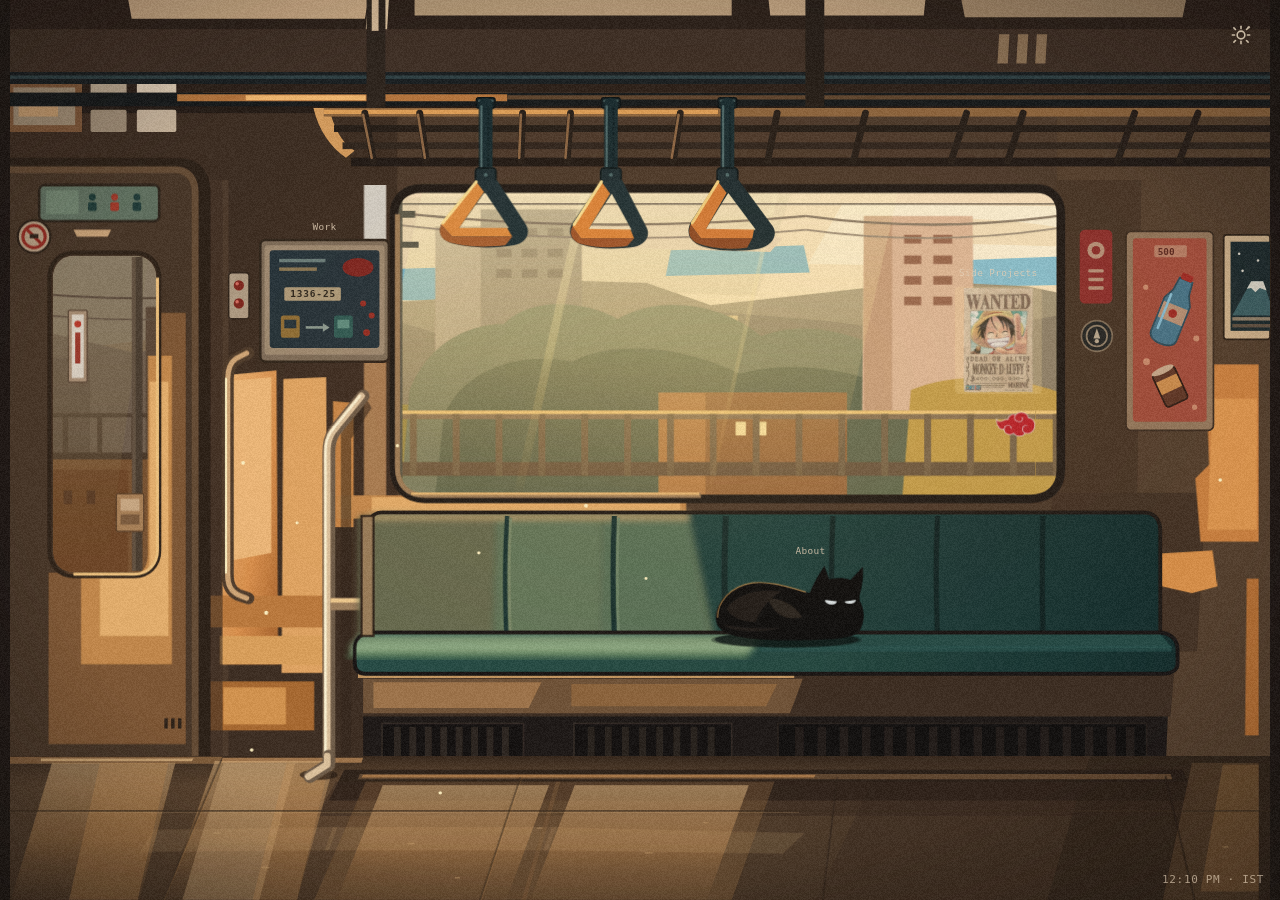
==== commit 7a5b4fbb: "name change" ====
--- a/index.html
+++ b/index.html
@@ -3,7 +3,7 @@
 <head>
   <meta charset="UTF-8" />
   <meta name="viewport" content="width=device-width, initial-scale=1.0" />
-  <title>Golden Hour Commuter Train — Animated Vector Scene</title>
+  <title>Sanju | Product Designer</title>
     <link rel="stylesheet" href="style.css" />
 </head>
 <body data-speed="slow">
@@ -1654,4 +1654,4 @@
   
   <script src="script.js"></script>
 </body>
-</html>+</html>
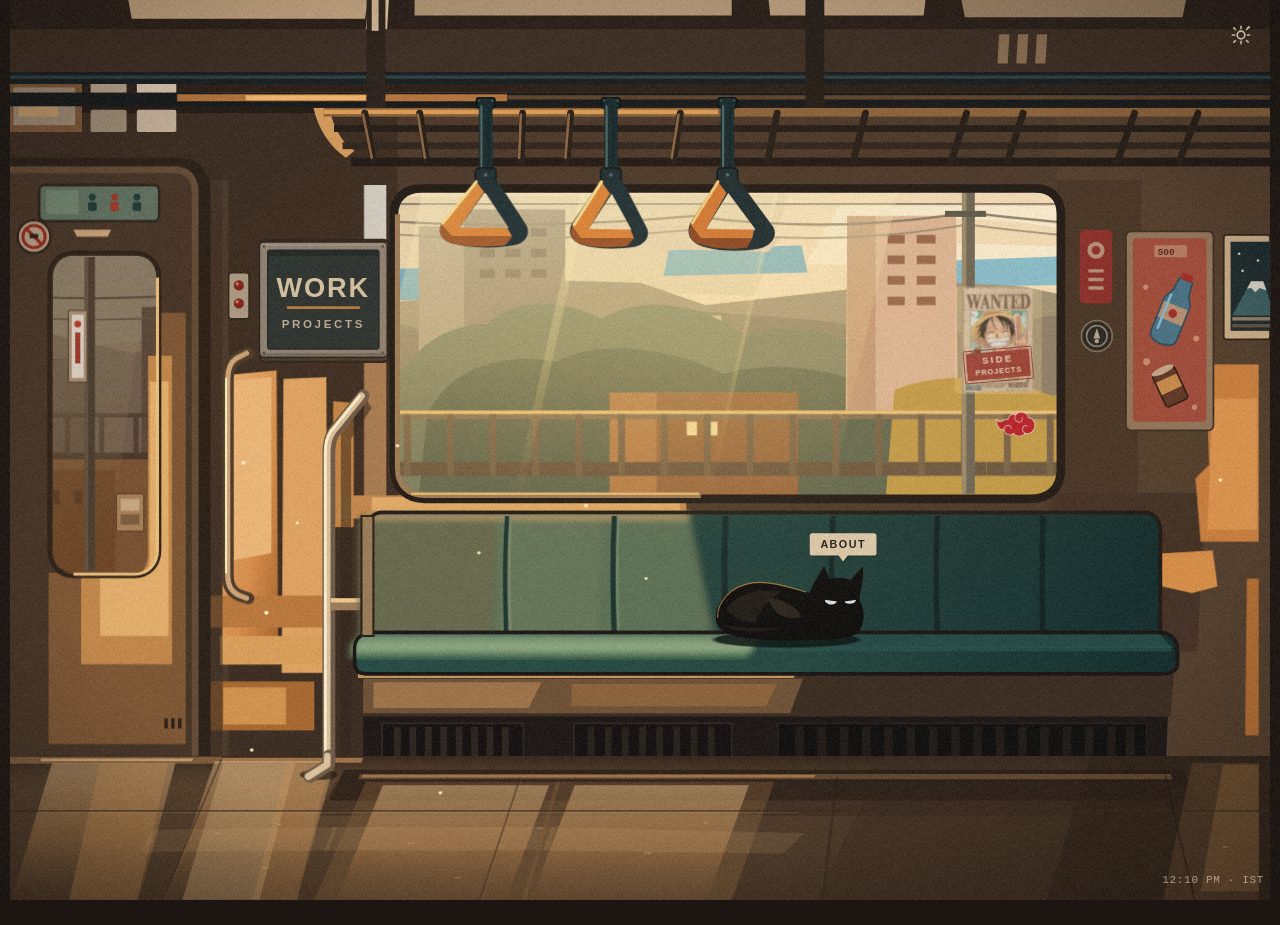
==== commit 09de1136: "Update index.html" ====
--- a/index.html
+++ b/index.html
@@ -3,8 +3,9 @@
 <head>
   <meta charset="UTF-8" />
   <meta name="viewport" content="width=device-width, initial-scale=1.0" />
-  <title>Sanju | Product Designer</title>
+  <title>Golden Hour Commuter Train — Animated Vector Scene</title>
     <link rel="stylesheet" href="style.css" />
+    <script src="audio.js" defer></script>
 </head>
 <body data-speed="slow">
 
@@ -640,15 +641,46 @@
                   <use href="#tile-4-rooftops-guardrail" x="1400" y="0"/>
                 </g>
 
+                <g id="ext-layer-5-poles-wires">
+                  <use href="#tile-5-poles-wires" x="-200" y="0"/>
+                  <use href="#tile-5-poles-wires" x="1400" y="0"/>
+                </g>
+
+                <g id="side-projects-poster" class="train-wanted-poster" role="button" tabindex="0" aria-label="Open Side Projects section">
+                  <rect x="1096" y="328" width="114" height="138" rx="8" fill="#000000" fill-opacity="0" style="pointer-events: all; cursor: pointer;"/>
+                  <clipPath id="wantedPosterClip">
+                    <rect x="1102" y="334" width="102" height="126" rx="6" />
+                  </clipPath>
+
+                  <g id="wanted-poster-sheet">
+                    <g clip-path="url(#wantedPosterClip)">
+                      <image
+                        href="images/wantedposter.png"
+                        x="1102"
+                        y="334"
+                        width="102"
+                        height="126"
+                        preserveAspectRatio="xMidYMid slice"
+                      />
+                      <rect id="poster-day-warm-glow" x="1102" y="334" width="102" height="126" fill="#FFE3A8"/>
+                      <rect class="decal-night-tint" x="1102" y="334" width="102" height="126" fill="#111628"/>
+                    </g>
+                  </g>
+
+                  <svg class="wanted-stamp" x="1111" y="403" width="84" height="45.6" viewBox="0 0 140 76">
+                    <g transform="rotate(-5 70 38)" opacity="0.93">
+                      <rect x="4" y="7" width="132" height="62" rx="2" fill="none" stroke="#9A3B30" stroke-width="2" />
+                      <rect class="stamp-ink" x="8.5" y="11.5" width="123" height="53" rx="1" fill="#9A3B30" />
+                      <text class="stamp-text" x="70" y="34" text-anchor="middle" fill="#EFE2C6" font-family="'Helvetica Neue', Helvetica, Arial, sans-serif" font-size="18.5" font-weight="800" letter-spacing="4.5">SIDE</text>
+                      <text class="stamp-text" x="70" y="54.5" text-anchor="middle" fill="#EFE2C6" font-family="'Helvetica Neue', Helvetica, Arial, sans-serif" font-size="14.5" font-weight="700" letter-spacing="1.6">PROJECTS</text>
+                    </g>
+                  </svg>
+                </g>
+
                 <g id="window-light-shafts">
                   <polygon points="495,220 690,220 610,580 415,580" fill="url(#windowShaftSoftGrad)"/>
                   <polygon points="680,220 910,220 830,580 600,580" fill="url(#windowShaftSoftGrad)"/>
                   <polygon points="905,220 1050,220 970,580 825,580" fill="url(#windowShaftSoftGrad)" opacity="0.72"/>
-                </g>
-
-                <g id="ext-layer-5-poles-wires">
-                  <use href="#tile-5-poles-wires" x="-200" y="0"/>
-                  <use href="#tile-5-poles-wires" x="1400" y="0"/>
                 </g>
 
                 <rect id="main-sky-shade-overlay" x="452" y="224" width="770" height="354" fill="#2A364B"/>
@@ -858,45 +890,6 @@
               <path d="M 452,250 L 452,546 C 452,566 464,578 484,578 L 806,578" fill="none" stroke="#9E7C56" stroke-width="6"/>
               <path d="M 468,576 L 804,576" fill="none" stroke="#E8B772" stroke-width="3"/>
 
-
-
-
-              <!-- Interactive Wanted Poster Decal ("Side Projects" Trigger) -->
-              <g id="blue-window-decal"
-                 role="button"
-                 tabindex="0"
-                 aria-label="Open Side Projects section">
-                <!-- Transparent hit-box so the entire poster area is clickable -->
-                <rect x="1096" y="328" width="114" height="138" rx="8" fill="#000000" fill-opacity="0" style="pointer-events: all; cursor: pointer;"/>
-
-                <clipPath id="wantedPosterClip">
-                  <rect x="1102" y="334" width="102" height="126" rx="6" />
-                </clipPath>
-
-                <g id="wanted-poster-sheet">
-                  <g clip-path="url(#wantedPosterClip)">
-                    <image
-                      href="images/wantedposter.png"
-                      x="1102"
-                      y="334"
-                      width="102"
-                      height="126"
-                      preserveAspectRatio="xMidYMid slice"
-                    />
-                    <!-- Faint warm daylight glow on the poster paper -->
-                    <rect id="poster-day-warm-glow" x="1102" y="334" width="102" height="126" fill="#FFE3A8"/>
-                    <!-- Night dimming & blue-brown tint matching the rest of the carriage -->
-                    <rect class="decal-night-tint" x="1102" y="334" width="102" height="126" fill="#111628"/>
-                  </g>
-                  <!-- Subtle warm hover glow around the poster edge -->
-                  <rect id="wanted-poster-glow" x="1100" y="332" width="106" height="130" rx="7" fill="none" stroke="#F5E6CE" stroke-width="2.2"/>
-                </g>
-
-                <!-- Small "Side Projects" tooltip above the poster -->
-                <g id="wanted-poster-tooltip">
-                  <text x="1153" y="322" text-anchor="middle">Side Projects</text>
-                </g>
-              </g>
 
 
 
@@ -930,14 +923,7 @@
                 <circle cx="265" cy="352" r="2" fill="#D46A5E"/>
               </g>
 
-              <g id="route-map-panel"
-                 role="button"
-                 tabindex="0"
-                 aria-label="Open Work section"
-                 style="cursor: pointer; pointer-events: bounding-box;">
-                <!-- Transparent hit-target rect so every pixel of the panel is 100% clickable -->
-                <rect x="290" y="278" width="154" height="146" rx="8" fill="#000000" fill-opacity="0" style="pointer-events: all; cursor: pointer;"/>
-
+              <g id="route-map-panel">
                 <rect x="292" y="280" width="150" height="142" rx="6" fill="#7D6B57" stroke="#2D2218" stroke-width="3"/>
                 <rect x="297" y="286" width="140" height="128" rx="4" fill="#9E8970"/>
                 <rect x="303" y="292" width="128" height="114" rx="4" fill="#233038"/>
@@ -955,14 +941,6 @@
                 <circle cx="412" cy="354" r="3.5" fill="#962B20"/>
                 <circle cx="422" cy="368" r="3.5" fill="#962B20"/>
                 <circle cx="416" cy="388" r="4" fill="#962B20"/>
-
-                <!-- Subtle warm hover glow around the panel frame (drawn on top of the panel) -->
-                <rect id="route-map-glow" x="290" y="278" width="154" height="146" rx="8" fill="none" stroke="#F5E6CE" stroke-width="2.5"/>
-
-                <!-- Small "Work" tooltip above the panel -->
-                <g id="route-map-tooltip">
-                  <text x="367" y="268" text-anchor="middle">Work</text>
-                </g>
               </g>
 
               <g id="right-wall-stickers">
@@ -1111,13 +1089,14 @@
 
               
               <!-- INTERACTIVE BLACK CAT SITTING ON BENCH -->
-              <g id="black-cat" transform="translate(822, 660)" role="button" tabindex="0" aria-label="About Sanju">
-                <rect x="-10" y="-18" width="194" height="118" fill="transparent"/>
-
-                <ellipse cx="84" cy="86.5" rx="88" ry="9.5" fill="#07100E" opacity="0.38"/>
-                <path opacity="0.78" d="M84 95C130.392 95 168 90.9706 168 86C168 81.0294 130.392 77 84 77C37.6081 77 0 81.0294 0 86C0 90.9706 37.6081 95 84 95Z" fill="#0A1412"/>
-
-                <g id="cat-figure-wrap">
+              <g id="about-cat" class="train-about-cat" role="button" tabindex="0" aria-label="About Sanju">
+                <g id="black-cat" transform="translate(822, 660)">
+                  <rect x="-10" y="-18" width="194" height="118" fill="transparent"/>
+
+                  <ellipse cx="84" cy="86.5" rx="88" ry="9.5" fill="#07100E" opacity="0.38"/>
+                  <path opacity="0.78" d="M84 95C130.392 95 168 90.9706 168 86C168 81.0294 130.392 77 84 77C37.6081 77 0 81.0294 0 86C0 90.9706 37.6081 95 84 95Z" fill="#0A1412"/>
+
+                <g id="cat-figure-wrap" class="cat-body">
                   <g id="cat-breathe-group">
                     <path id="cat-hover-glow-rim" d="M2.00014 66C-1.99986 46 16.0001 24 44.0001 20C66.0001 17 90.0001 26 112 32C116 20 122 10 128 0L133 16C142 14 152 14 160 17L173 1C174 14 172 28 168 39C176 50 176 66 168 78C158 86 128 87 84.0001 87C36.0001 87 6.00014 82 2.00014 66Z" fill="none" stroke="#E8D5BC" stroke-width="2.6" stroke-linejoin="round"/>
 
@@ -1160,12 +1139,21 @@
                   </g>
                 </g>
 
-                <g id="cat-hover-bubble" class="cat-speech-bubble">
-                  <text x="112" y="-14" text-anchor="middle">About</text>
-                </g>
-
-                <g id="cat-psst-bubble" class="cat-speech-bubble">
-                  <text x="142" y="-14" text-anchor="middle">PSST...</text>
+                  <svg class="about-speech-tag" x="108" y="-41" width="84" height="40" viewBox="0 0 110 52" aria-hidden="true">
+                    <defs>
+                      <path id="cat-tag-shape" d="M 8 4 L 102 4 Q 106 4 106 8 L 106 34 Q 106 38 102 38 L 62 38 L 55 47 L 48 38 L 8 38 Q 4 38 4 34 L 4 8 Q 4 4 8 4 Z"/>
+                    </defs>
+
+                    <g class="speech-tag-inner">
+                      <use href="#cat-tag-shape" x="2" y="3" fill="#102523" opacity="0.38"/>
+                      <use href="#cat-tag-shape" fill="#DFCEAE"/>
+                      <text x="55" y="26.5" text-anchor="middle" fill="#241D18" font-family="'Helvetica Neue', Helvetica, Arial, sans-serif" font-size="16.5" font-weight="700" letter-spacing="2.2">ABOUT</text>
+                    </g>
+                  </svg>
+
+                  <g id="cat-psst-bubble" class="cat-speech-bubble">
+                    <text x="142" y="-14" text-anchor="middle">PSST...</text>
+                  </g>
                 </g>
               </g>
             </g>
@@ -1461,6 +1449,22 @@
               <polygon points="635,735 865,735 825,786 595,786" fill="url(#streetSweepSoftGrad)" opacity="0.75"/>
               <polygon points="490,885 805,885 685,1050 370,1050" fill="url(#streetSweepSoftGrad)"/>
             </g>
+
+            <svg id="work-panel" class="train-work-panel" x="290" y="278" width="154" height="146" viewBox="0 0 160 145" role="button" tabindex="0" aria-label="Open Work Projects">
+              <rect x="4" y="5" width="156" height="140" rx="5" fill="#1C1510" opacity="0.55" />
+              <rect class="panel-bezel" x="1" y="1" width="155" height="140" rx="5" fill="#8E8173" stroke="#2A2019" stroke-width="2" />
+              <rect class="panel-bevel" x="3" y="3" width="151" height="3" rx="1.5" fill="#A59888" opacity="0.65" />
+              <rect x="3" y="136" width="151" height="3" rx="1.5" fill="#685D52" opacity="0.7" />
+              <rect class="panel-face" x="11" y="11" width="135" height="120" rx="3" fill="#2A312F" stroke="#1E2322" stroke-width="1.5" />
+              <rect x="12" y="12" width="133" height="6" fill="#1A1F1E" opacity="0.55" />
+              <circle cx="6.5" cy="6.5" r="1.6" fill="#594F45" />
+              <circle cx="150.5" cy="6.5" r="1.6" fill="#594F45" />
+              <circle cx="6.5" cy="135.5" r="1.6" fill="#594F45" />
+              <circle cx="150.5" cy="135.5" r="1.6" fill="#594F45" />
+              <text class="panel-title" x="78.5" y="68" text-anchor="middle" fill="#D6C4A3" font-family="'Helvetica Neue', Helvetica, Arial, sans-serif" font-size="33" font-weight="700" letter-spacing="2.2">WORK</text>
+              <rect class="panel-bar" x="34" y="79" width="89" height="3.5" rx="1.5" fill="#B87A3D" />
+              <text class="panel-sub" x="78.5" y="105" text-anchor="middle" fill="#BCAE93" font-family="'Helvetica Neue', Helvetica, Arial, sans-serif" font-size="14" font-weight="600" letter-spacing="3.2">PROJECTS</text>
+            </svg>
 
           </g><!-- /#train-jolt-group -->
         </g><!-- /#train-micro-vibe-group -->
@@ -1624,25 +1628,53 @@
   </div>
 
   <!-- TOP-RIGHT SUN / MOON CREAM LINE ICON TOGGLE (NO BOX) -->
-  <button id="dayNightToggleBtn" class="day-night-toggle" type="button" aria-label="Toggle Day / Night / Auto Mode" title="Mode: Auto (Click or press N to switch)">
-    <svg viewBox="0 0 24 24" fill="none" stroke="currentColor" stroke-width="1.75" stroke-linecap="round" stroke-linejoin="round" aria-hidden="true">
-      <g id="iconSun">
-        <circle cx="12" cy="12" r="4.2"/>
-        <line x1="12" y1="2.5" x2="12" y2="5.0"/>
-        <line x1="12" y1="19.0" x2="12" y2="21.5"/>
-        <line x1="4.22" y1="4.22" x2="5.98" y2="5.98"/>
-        <line x1="18.02" y1="18.02" x2="19.78" y2="19.78"/>
-        <line x1="2.5" y1="12" x2="5.0" y2="12"/>
-        <line x1="19.0" y1="12" x2="21.5" y2="12"/>
-        <line x1="4.22" y1="19.78" x2="5.98" y2="18.02"/>
-        <line x1="18.02" y1="5.98" x2="19.78" y2="4.22"/>
-      </g>
-      <g id="iconMoon" style="display: none;">
-        <path d="M20.2 14.8A8.5 8.5 0 0 1 9.2 3.8a8.5 8.5 0 1 0 11 11z"/>
-      </g>
-      <circle id="iconAutoDot" class="auto-dot" cx="20.5" cy="3.5" r="1.4" fill="currentColor" stroke="none"/>
-    </svg>
-  </button>
+  <div class="top-controls">
+    <button
+      id="sound-toggle"
+      class="top-icon-btn"
+      type="button"
+      aria-pressed="true"
+      aria-label="Turn music off"
+      title="Music on/off"
+    >
+      <svg
+        viewBox="0 0 24 24"
+        width="18"
+        height="18"
+        fill="none"
+        stroke="currentColor"
+        stroke-width="1.6"
+        stroke-linecap="round"
+        stroke-linejoin="round"
+        aria-hidden="true"
+      >
+        <path d="M9 18V5l12-2v13" />
+        <circle cx="6" cy="18" r="3" />
+        <circle cx="18" cy="16" r="3" />
+        <line class="mute-slash" x1="3" y1="3" x2="21" y2="21" />
+      </svg>
+    </button>
+
+    <button id="dayNightToggleBtn" class="day-night-toggle" type="button" aria-label="Toggle Day / Night / Auto Mode" title="Mode: Auto (Click or press N to switch)">
+      <svg viewBox="0 0 24 24" fill="none" stroke="currentColor" stroke-width="1.75" stroke-linecap="round" stroke-linejoin="round" aria-hidden="true">
+        <g id="iconSun">
+          <circle cx="12" cy="12" r="4.2"/>
+          <line x1="12" y1="2.5" x2="12" y2="5.0"/>
+          <line x1="12" y1="19.0" x2="12" y2="21.5"/>
+          <line x1="4.22" y1="4.22" x2="5.98" y2="5.98"/>
+          <line x1="18.02" y1="18.02" x2="19.78" y2="19.78"/>
+          <line x1="2.5" y1="12" x2="5.0" y2="12"/>
+          <line x1="19.0" y1="12" x2="21.5" y2="12"/>
+          <line x1="4.22" y1="19.78" x2="5.98" y2="18.02"/>
+          <line x1="18.02" y1="5.98" x2="19.78" y2="4.22"/>
+        </g>
+        <g id="iconMoon" style="display: none;">
+          <path d="M20.2 14.8A8.5 8.5 0 0 1 9.2 3.8a8.5 8.5 0 1 0 11 11z"/>
+        </g>
+        <circle id="iconAutoDot" class="auto-dot" cx="20.5" cy="3.5" r="1.4" fill="currentColor" stroke="none"/>
+      </svg>
+    </button>
+  </div>
 
   <!-- UNOBTRUSIVE CORNER CONTROL PILL (Press 'D' to toggle debug readout) -->
   <div class="corner-ui" role="region" aria-label="Delhi Time">
@@ -1650,8 +1682,6 @@
     <div id="delhiClock" class="ist-clock" title="New Delhi, India (IST)">--:-- -- IST</div>
   </div>
 
-  
-  
   <script src="script.js"></script>
 </body>
 </html>
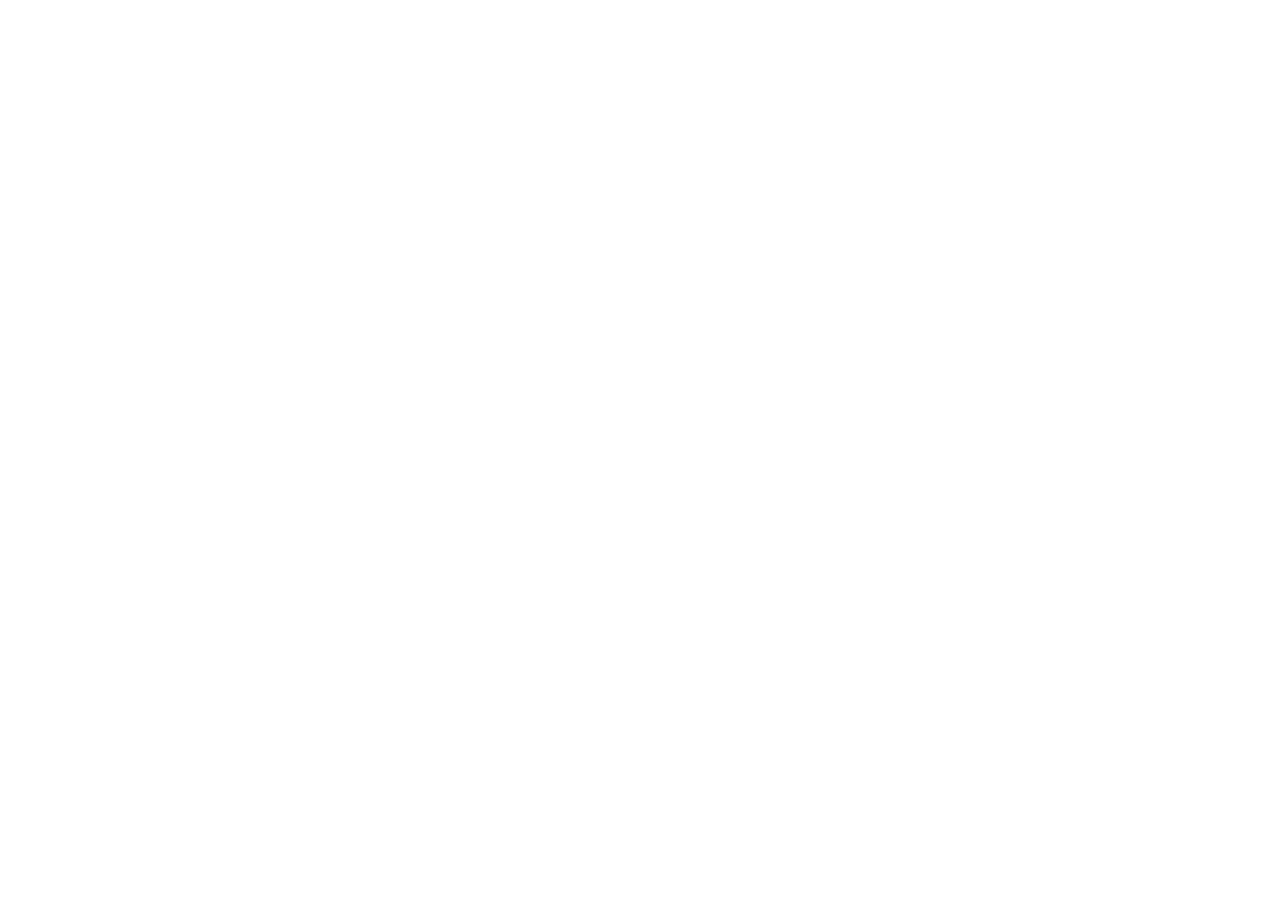
==== commit 0c0f4531: "Update index.html" ====
--- a/index.html
+++ b/index.html
@@ -3,7 +3,7 @@
 <head>
   <meta charset="UTF-8" />
   <meta name="viewport" content="width=device-width, initial-scale=1.0" />
-  <title>Golden Hour Commuter Train — Animated Vector Scene</title>
+  <title>Sanju | Product Designer/title>
     <link rel="stylesheet" href="style.css" />
     <script src="audio.js" defer></script>
 </head>
--- a/style.css
+++ b/style.css
@@ -67,6 +67,18 @@
       -webkit-font-smoothing: antialiased;
     }
 
+    body {
+      transition: opacity 0.16s ease;
+    }
+
+    body.page-leaving {
+      opacity: 0;
+    }
+
+    body.page-entering {
+      opacity: 0;
+    }
+
     .viewport-stage {
       position: relative;
       width: 100vw;
@@ -195,6 +207,7 @@
     #main-sky-shade-overlay,
     #door-sky-shade-overlay {
       opacity: calc((1 - var(--sun)) * var(--day-ext) * 0.32);
+      pointer-events: none;
     }
 
     #interior-shade-overlay {
@@ -366,16 +379,39 @@
     }
 
     /* ==========================================================================
-       BLACK CAT SUBTLE ANIMATIONS, SUBTLE HOVER GLOW & PLAIN TEXT LABELS
+       BLACK CAT ANIMATIONS, SPEECH TAG HOVER & SUBTLE GLOW
        ========================================================================== */
     #black-cat {
       cursor: pointer;
       pointer-events: bounding-box;
+    }
+
+    .train-about-cat {
+      cursor: pointer;
       outline: none;
     }
 
-    #cat-figure-wrap {
-      transition: transform 0.3s cubic-bezier(0.22, 1, 0.36, 1);
+    .train-about-cat .speech-tag-inner {
+      transform-box: fill-box;
+      transform-origin: 50% 100%;
+      transition: transform 0.2s ease, filter 0.18s ease;
+    }
+
+    .train-about-cat .cat-body {
+      transform-box: fill-box;
+      transform-origin: 50% 90%;
+      transition: transform 0.2s ease;
+    }
+
+    .train-about-cat:hover .speech-tag-inner,
+    .train-about-cat:focus-visible .speech-tag-inner {
+      transform: translateY(-3px) scale(1.04);
+      filter: brightness(1.08);
+    }
+
+    .train-about-cat:hover .cat-body,
+    .train-about-cat:focus-visible .cat-body {
+      transform: translateY(-1.5px);
     }
 
     #cat-hover-glow-rim {
@@ -384,13 +420,8 @@
       pointer-events: none;
     }
 
-    #black-cat:hover #cat-figure-wrap,
-    #black-cat:focus-visible #cat-figure-wrap {
-      transform: translate3d(0px, -0.8px, 0px);
-    }
-
-    #black-cat:hover #cat-hover-glow-rim,
-    #black-cat:focus-visible #cat-hover-glow-rim {
+    .train-about-cat:hover #cat-hover-glow-rim,
+    .train-about-cat:focus-visible #cat-hover-glow-rim {
       opacity: 0.55;
     }
 
@@ -546,55 +577,88 @@
       font-size: 11px;
       letter-spacing: 0.04em;
     }
-    #black-cat:hover #cat-hover-bubble,
-    #black-cat:focus-visible #cat-hover-bubble,
-    #black-cat.hover-bubble-visible #cat-hover-bubble {
-      opacity: 0.88;
-      transform: translate3d(0px, 0px, 0px);
-    }
     #black-cat.psst-visible:not(:hover) #cat-psst-bubble {
       opacity: 0.78;
       transform: translate3d(0px, 0px, 0px);
     }
 
-   /* ==========================================================================
-       WALL INFO PANEL ("1336-25") HOVER GLOW & TOOLTIP
-       ========================================================================== */
-    #route-map-panel {
+    .train-work-panel {
       cursor: pointer;
       outline: none;
     }
 
-    #route-map-glow {
-      opacity: 0;
-      transition: opacity 0.28s ease;
-      pointer-events: none;
-    }
-
-    #route-map-tooltip {
-      opacity: 0;
-      transform: translate3d(0px, 4px, 0px);
-      transition: opacity 0.24s cubic-bezier(0.22, 1, 0.36, 1),
-                  transform 0.24s cubic-bezier(0.22, 1, 0.36, 1);
-      pointer-events: none;
-    }
-
-    #route-map-tooltip text {
-      fill: #E8D5BC;
-      font-family: ui-monospace, SFMono-Regular, Menlo, Monaco, Consolas, monospace;
-      font-size: 11px;
-      letter-spacing: 0.04em;
-    }
-
-    #route-map-panel:hover #route-map-glow,
-    #route-map-panel:focus-visible #route-map-glow {
-      opacity: 0.65;
-    }
-
-    #route-map-panel:hover #route-map-tooltip,
-    #route-map-panel:focus-visible #route-map-tooltip {
-      opacity: 0.92;
-      transform: translate3d(0px, 0px, 0px);
+    .train-work-panel .panel-face,
+    .train-work-panel .panel-title,
+    .train-work-panel .panel-sub,
+    .train-work-panel .panel-bar {
+      transition: fill 0.18s ease;
+    }
+
+    .train-work-panel:hover .panel-face,
+    .train-work-panel:focus-visible .panel-face {
+      fill: #343D3A;
+    }
+
+    .train-work-panel:hover .panel-title,
+    .train-work-panel:focus-visible .panel-title {
+      fill: #EADBC0;
+    }
+
+    .train-work-panel:hover .panel-sub,
+    .train-work-panel:focus-visible .panel-sub {
+      fill: #D6C4A3;
+    }
+
+    .train-work-panel:hover .panel-bar,
+    .train-work-panel:focus-visible .panel-bar {
+      fill: #D4934E;
+    }
+
+    .train-work-panel:focus-visible {
+      outline: 2px solid #D6C4A3;
+      outline-offset: 2px;
+    }
+
+    body.is-night-theme .train-work-panel .panel-bezel {
+      fill: #4B4A4F;
+      stroke: #14151A;
+    }
+
+    body.is-night-theme .train-work-panel .panel-bevel {
+      fill: #696870;
+      opacity: 0.4;
+    }
+
+    body.is-night-theme .train-work-panel .panel-face {
+      fill: #1C2327;
+      stroke: #101518;
+    }
+
+    body.is-night-theme .train-work-panel .panel-title {
+      fill: #E6D3B1;
+    }
+
+    body.is-night-theme .train-work-panel .panel-sub {
+      fill: #B7A88E;
+    }
+
+    body.is-night-theme .train-work-panel .panel-bar {
+      fill: #C28240;
+    }
+
+    body.is-night-theme .train-work-panel:hover .panel-face,
+    body.is-night-theme .train-work-panel:focus-visible .panel-face {
+      fill: #252E33;
+    }
+
+    body.is-night-theme .train-work-panel:hover .panel-title,
+    body.is-night-theme .train-work-panel:focus-visible .panel-title {
+      fill: #F5E7CC;
+    }
+
+    body.is-night-theme .train-work-panel:hover .panel-bar,
+    body.is-night-theme .train-work-panel:focus-visible .panel-bar {
+      fill: #DD984F;
     }
 
     /* ==========================================================================
@@ -608,8 +672,9 @@
       filter: blur(8px) brightness(0.72);
     }
 
-    body.works-open .day-night-toggle,
-    body.works-open .corner-ui {
+    body.works-open .top-controls,
+    body.works-open .corner-ui,
+    body.works-open .day-night-toggle {
       opacity: 0.15;
       pointer-events: none;
     }
@@ -797,71 +862,23 @@
       }
     }
 
-    /* ==========================================================================
-       WANTED POSTER ("SIDE PROJECTS") HOVER PEEL, UNFOLD & TOOLTIP
-       ========================================================================== */
-    #blue-window-decal {
+    .train-wanted-poster {
       cursor: pointer;
       outline: none;
-      pointer-events: bounding-box;
-    }
-
-    #wanted-poster-sheet {
       transform-box: fill-box;
-      transform-origin: 50% 8%; /* Anchored near top tape so bottom peels up */
-      transition: transform 0.32s cubic-bezier(0.22, 1, 0.36, 1),
-                  filter 0.32s ease;
-      will-change: transform;
-    }
-
-    #wanted-poster-glow {
-      opacity: 0;
-      transition: opacity 0.28s ease;
-      pointer-events: none;
-    }
-
-    #wanted-poster-tooltip {
-      opacity: 0;
-      transform: translate3d(0px, 4px, 0px);
-      transition: opacity 0.24s cubic-bezier(0.22, 1, 0.36, 1),
-                  transform 0.24s cubic-bezier(0.22, 1, 0.36, 1);
-      pointer-events: none;
-    }
-
-    #wanted-poster-tooltip text {
-      fill: #E8D5BC;
-      font-family: ui-monospace, SFMono-Regular, Menlo, Monaco, Consolas, monospace;
-      font-size: 11px;
-      letter-spacing: 0.04em;
-    }
-
-    /* Hover: slight lift, peel tilt, faint warm glow & tooltip */
-    #blue-window-decal:hover #wanted-poster-sheet,
-    #blue-window-decal:focus-visible #wanted-poster-sheet {
-      transform: translate3d(-2px, -4px, 0px) rotate(-3.5deg) scale(1.035);
-      filter: drop-shadow(3px 8px 10px rgba(14, 10, 7, 0.45));
-    }
-
-    #blue-window-decal:hover #wanted-poster-glow,
-    #blue-window-decal:focus-visible #wanted-poster-glow {
-      opacity: 0.65;
-    }
-
-    #blue-window-decal:hover #wanted-poster-tooltip,
-    #blue-window-decal:focus-visible #wanted-poster-tooltip {
-      opacity: 0.94;
-      transform: translate3d(0px, 0px, 0px);
-    }
-
-    /* Click: brief unfold animation toward the viewer */
-    @keyframes posterUnfoldTowardViewer {
-      0%   { transform: translate3d(-2px, -4px, 0px) rotate(-3.5deg) scale(1.035); }
-      45%  { transform: translate3d(-8px, -10px, 0px) rotate(1.5deg) scale(1.22); }
-      100% { transform: translate3d(0px, 0px, 0px) rotate(0deg) scale(1); }
-    }
-
-    #blue-window-decal.unfolding #wanted-poster-sheet {
-      animation: posterUnfoldTowardViewer 0.34s cubic-bezier(0.22, 1, 0.36, 1) forwards;
+      transform-origin: 50% 6%;
+      transition: transform 0.22s ease, filter 0.2s ease;
+    }
+
+    .train-wanted-poster:hover,
+    .train-wanted-poster:focus-visible {
+      transform: rotate(1.4deg) scale(1.025);
+      filter: brightness(1.09);
+    }
+
+    .train-wanted-poster:focus-visible .stamp-ink {
+      stroke: #EFE2C6;
+      stroke-width: 2;
     }
 
     /* Dim & blur scene when Side Projects is open (matching Works section) */
@@ -869,8 +886,9 @@
       filter: blur(8px) brightness(0.72);
     }
 
-    body.side-projects-open .day-night-toggle,
-    body.side-projects-open .corner-ui {
+    body.side-projects-open .top-controls,
+    body.side-projects-open .corner-ui,
+    body.side-projects-open .day-night-toggle {
       opacity: 0.15;
       pointer-events: none;
     }
@@ -1108,11 +1126,49 @@
     /* ==========================================================================
        TOP-RIGHT SUN / MOON CREAM LINE ICON TOGGLE & CORNER SPEED UI
        ========================================================================== */
+    .top-controls {
+      position: fixed;
+      top: 20px;
+      right: 22px;
+      z-index: 9999;
+      display: flex;
+      align-items: center;
+      gap: 14px;
+    }
+
+    .top-icon-btn {
+      display: inline-flex;
+      align-items: center;
+      justify-content: center;
+      padding: 4px;
+      border: none;
+      background: transparent;
+      color: rgba(223, 206, 174, 0.82);
+      cursor: pointer;
+      transition: color 0.2s ease, opacity 0.2s ease, transform 0.2s ease;
+    }
+
+    .top-icon-btn:hover,
+    .top-icon-btn:focus-visible {
+      color: #f0e4cc;
+      transform: scale(1.06);
+      outline: none;
+    }
+
+    .top-icon-btn .mute-slash {
+      opacity: 0;
+      transition: opacity 0.18s ease;
+    }
+
+    .top-icon-btn.is-muted {
+      opacity: 0.45;
+    }
+
+    .top-icon-btn.is-muted .mute-slash {
+      opacity: 1;
+    }
+
     .day-night-toggle {
-      position: fixed;
-      top: 18px;
-      right: 22px;
-      z-index: 60;
       appearance: none;
       border: none;
       background: transparent;
@@ -1217,31 +1273,13 @@
       pointer-events: none !important;
     }
 
-    #blue-window-decal,
-    #blue-window-decal * {
+    .train-wanted-poster,
+    .train-wanted-poster * {
       pointer-events: all;
       cursor: pointer;
     }
 
-    /* Always show the text labels for Work, Side Projects, and Cat */
-    #route-map-tooltip,
-    #wanted-poster-tooltip,
-    #cat-hover-bubble {
-      opacity: 0.85;
-      transform: translate3d(0px, 0px, 0px);
-    }
-
-    /* Slightly brighten the text while the outline appears */
-    #route-map-panel:hover #route-map-tooltip,
-    #route-map-panel:focus-visible #route-map-tooltip,
-    #blue-window-decal:hover #wanted-poster-tooltip,
-    #blue-window-decal:focus-visible #wanted-poster-tooltip,
-    #black-cat:hover #cat-hover-bubble,
-    #black-cat:focus-visible #cat-hover-bubble {
-      opacity: 1;
-    }
-
-    /* Hide the idle "PSST..." text so it doesn't overlap the cat's permanent label */
+    /* Keep the idle "PSST..." text hidden so it doesn't overlap the speech tag */
     #cat-psst-bubble {
       display: none;
     }
@@ -1253,8 +1291,9 @@
       filter: blur(8px) brightness(0.72);
     }
 
-    body.about-open .day-night-toggle,
-    body.about-open .corner-ui {
+    body.about-open .top-controls,
+    body.about-open .corner-ui,
+    body.about-open .day-night-toggle {
       opacity: 0.15;
       pointer-events: none;
     }
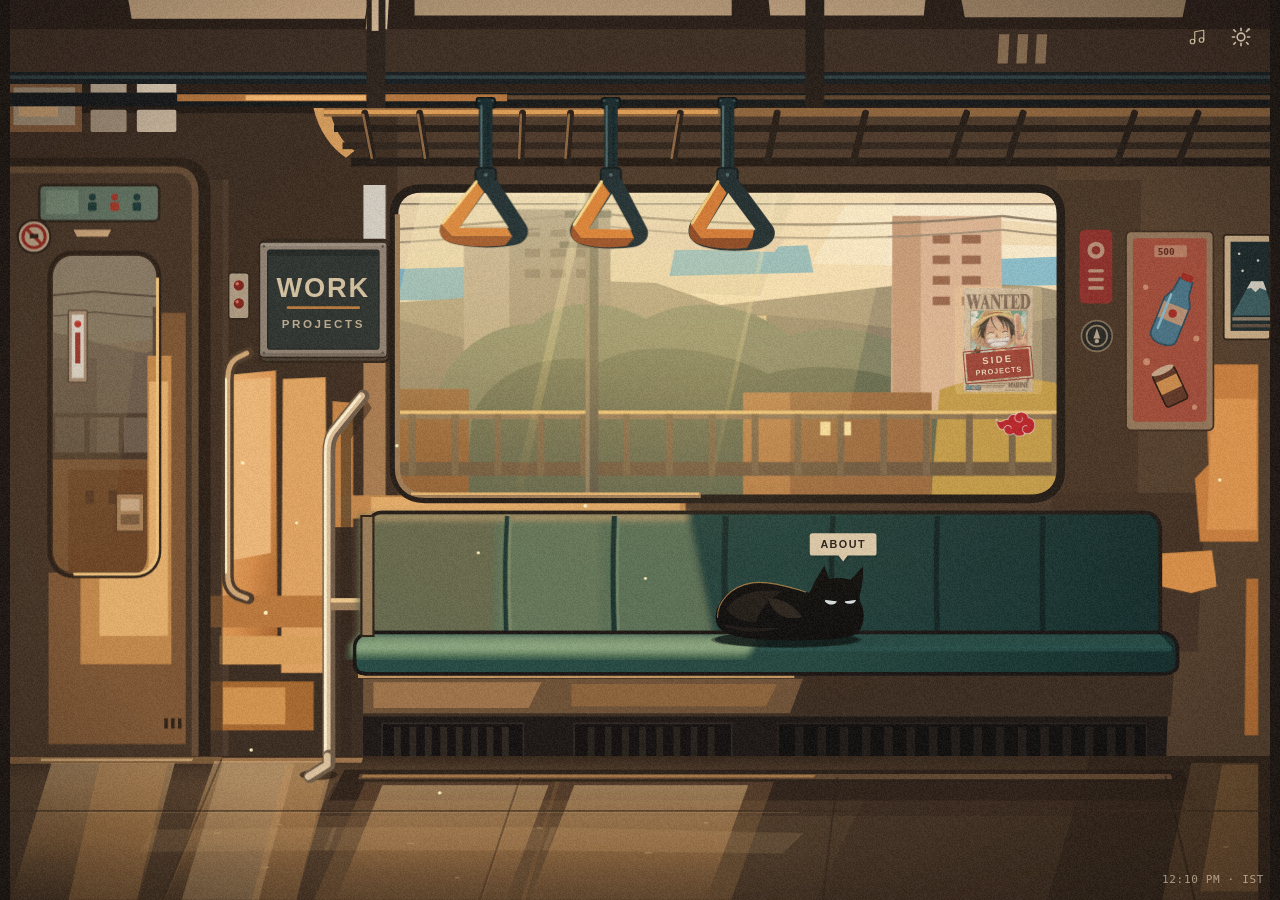
==== commit d99d4e76: "Update index.html" ====
--- a/index.html
+++ b/index.html
@@ -3,7 +3,7 @@
 <head>
   <meta charset="UTF-8" />
   <meta name="viewport" content="width=device-width, initial-scale=1.0" />
-  <title>Sanju | Product Designer/title>
+  <title>Sanju | Product Designer</title>
     <link rel="stylesheet" href="style.css" />
     <script src="audio.js" defer></script>
 </head>
